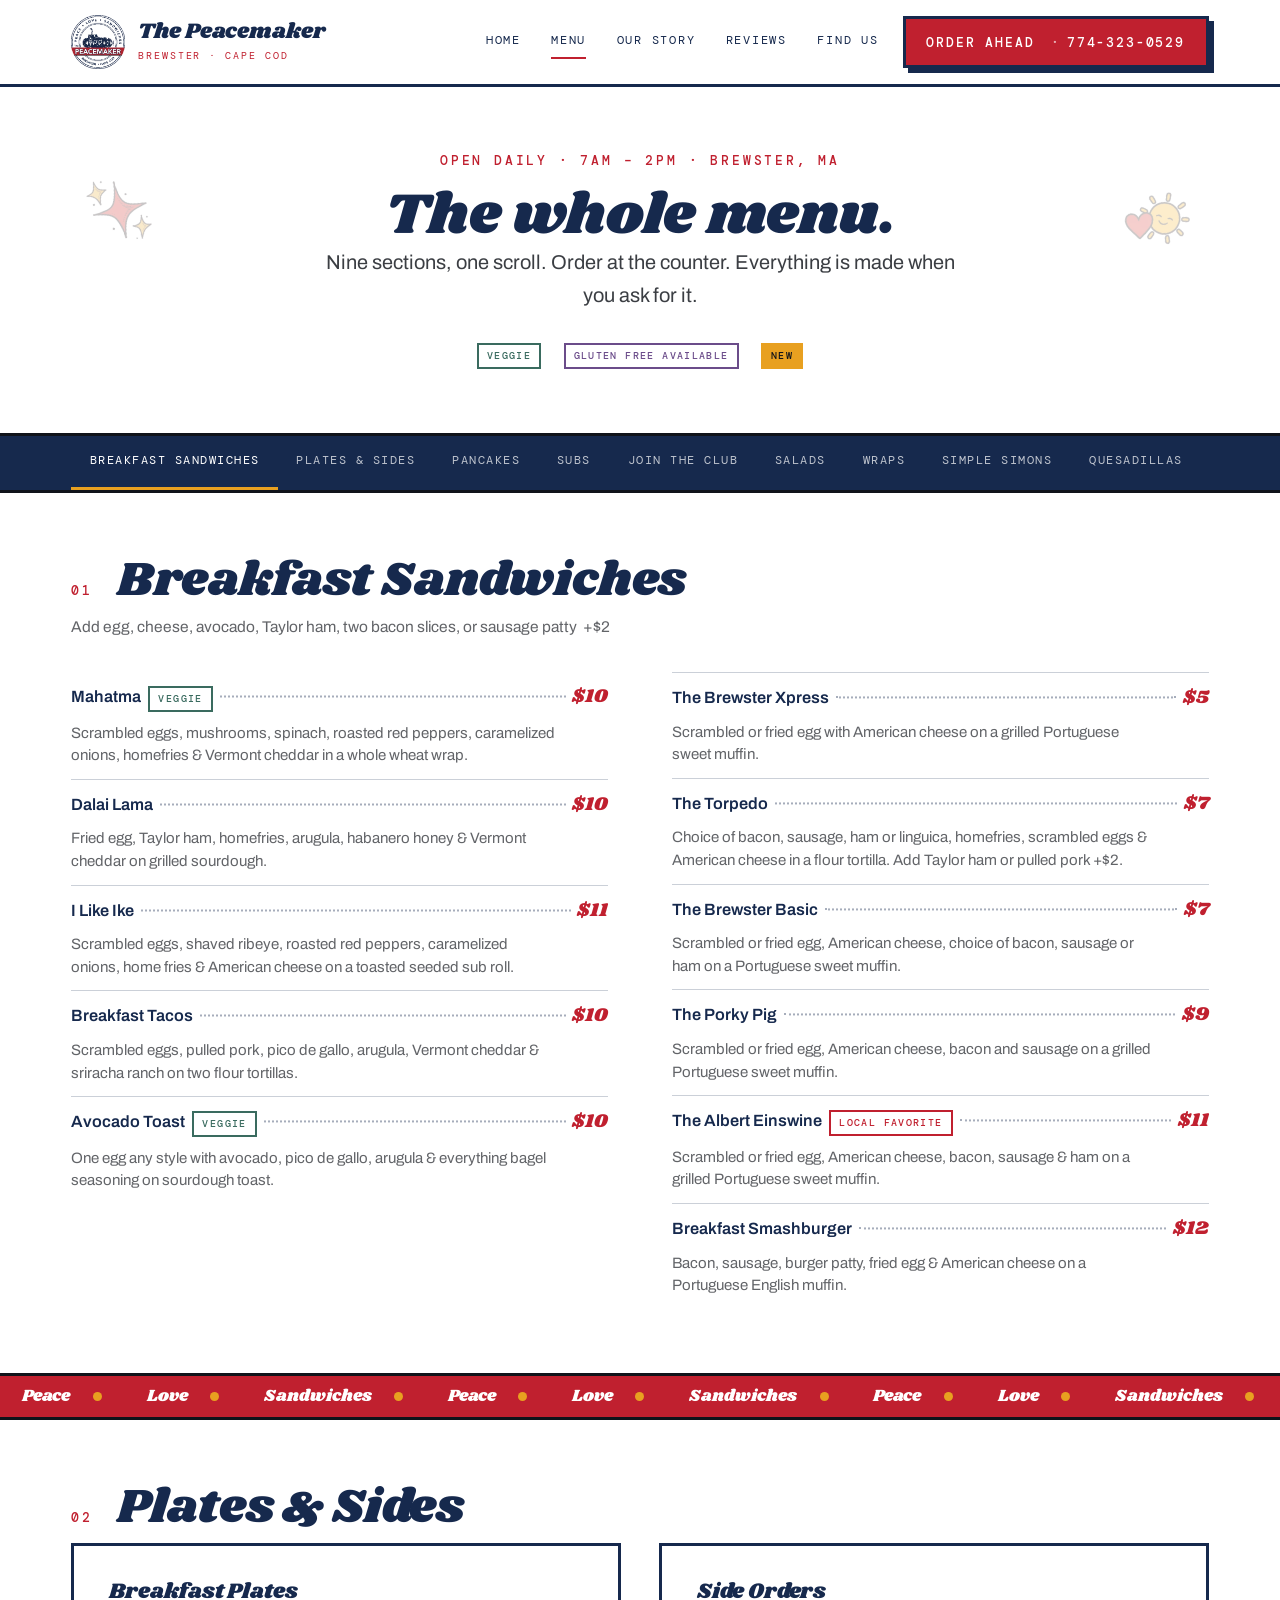
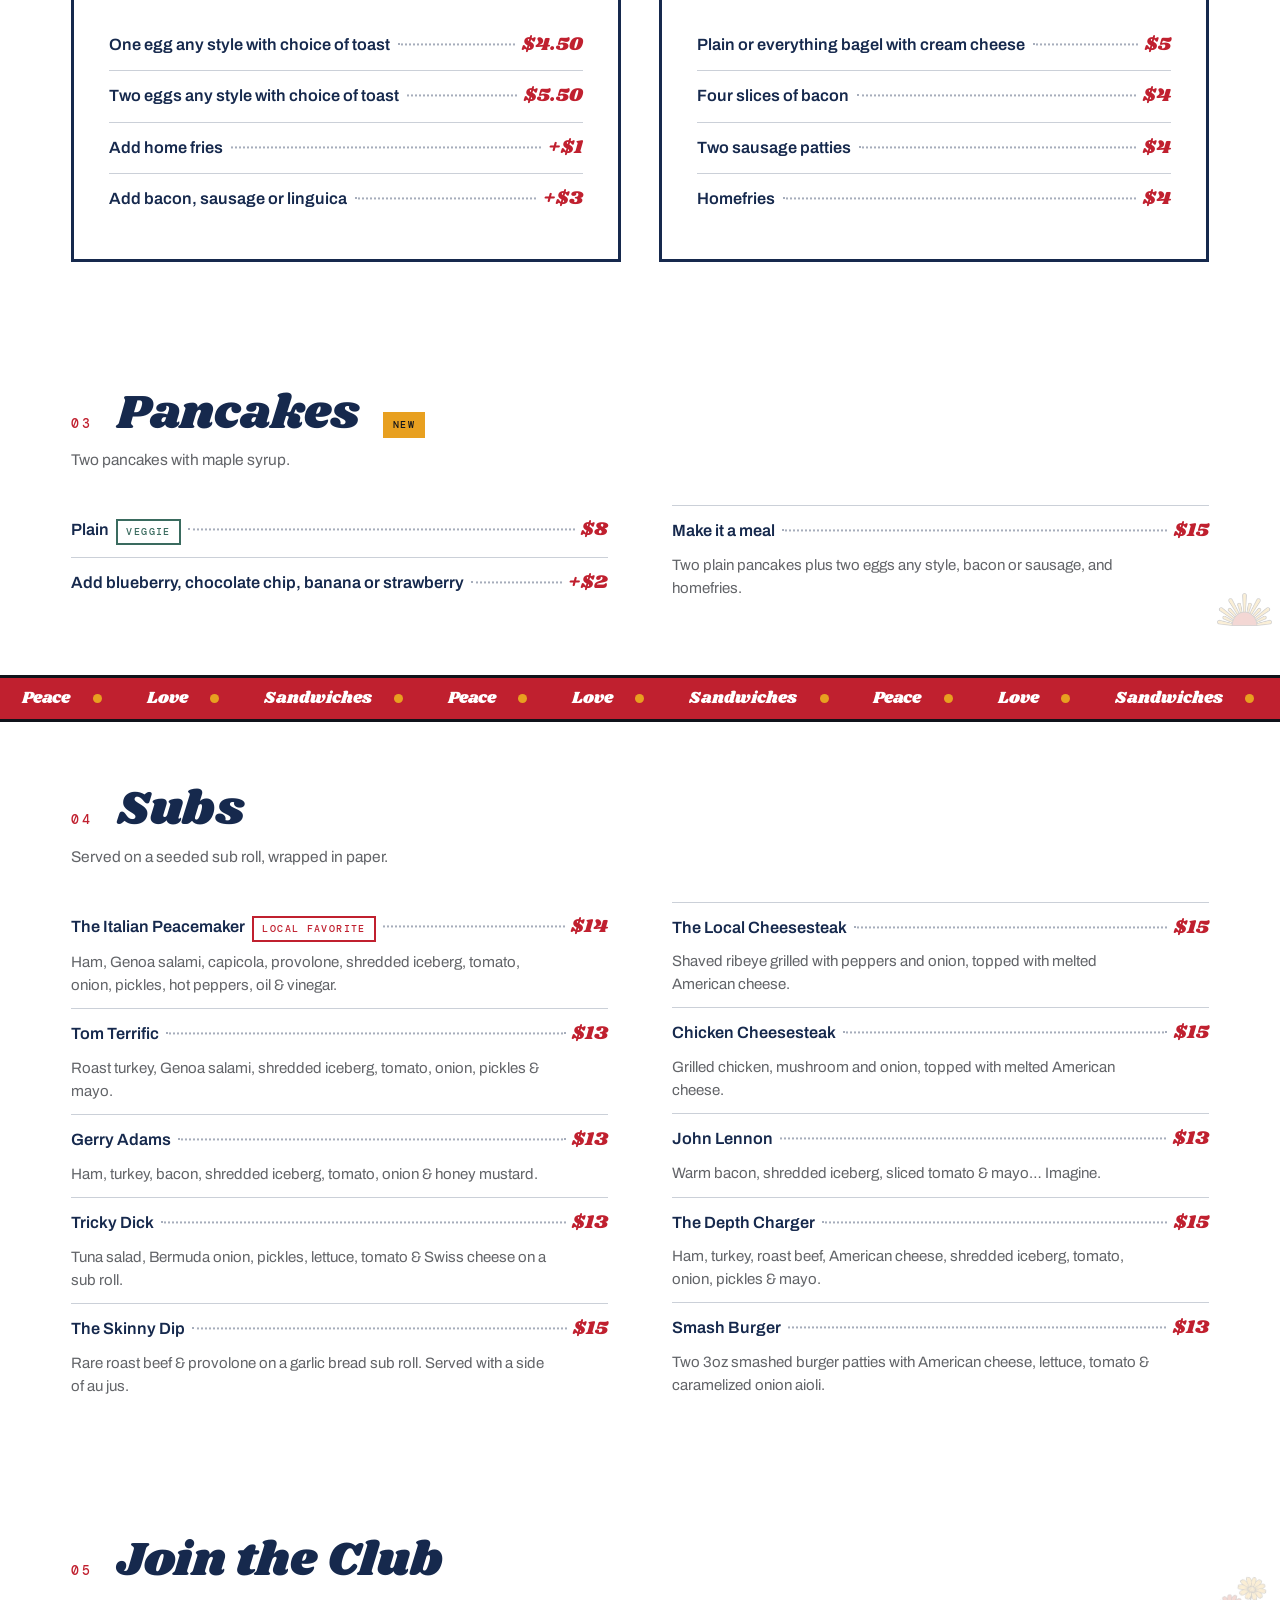
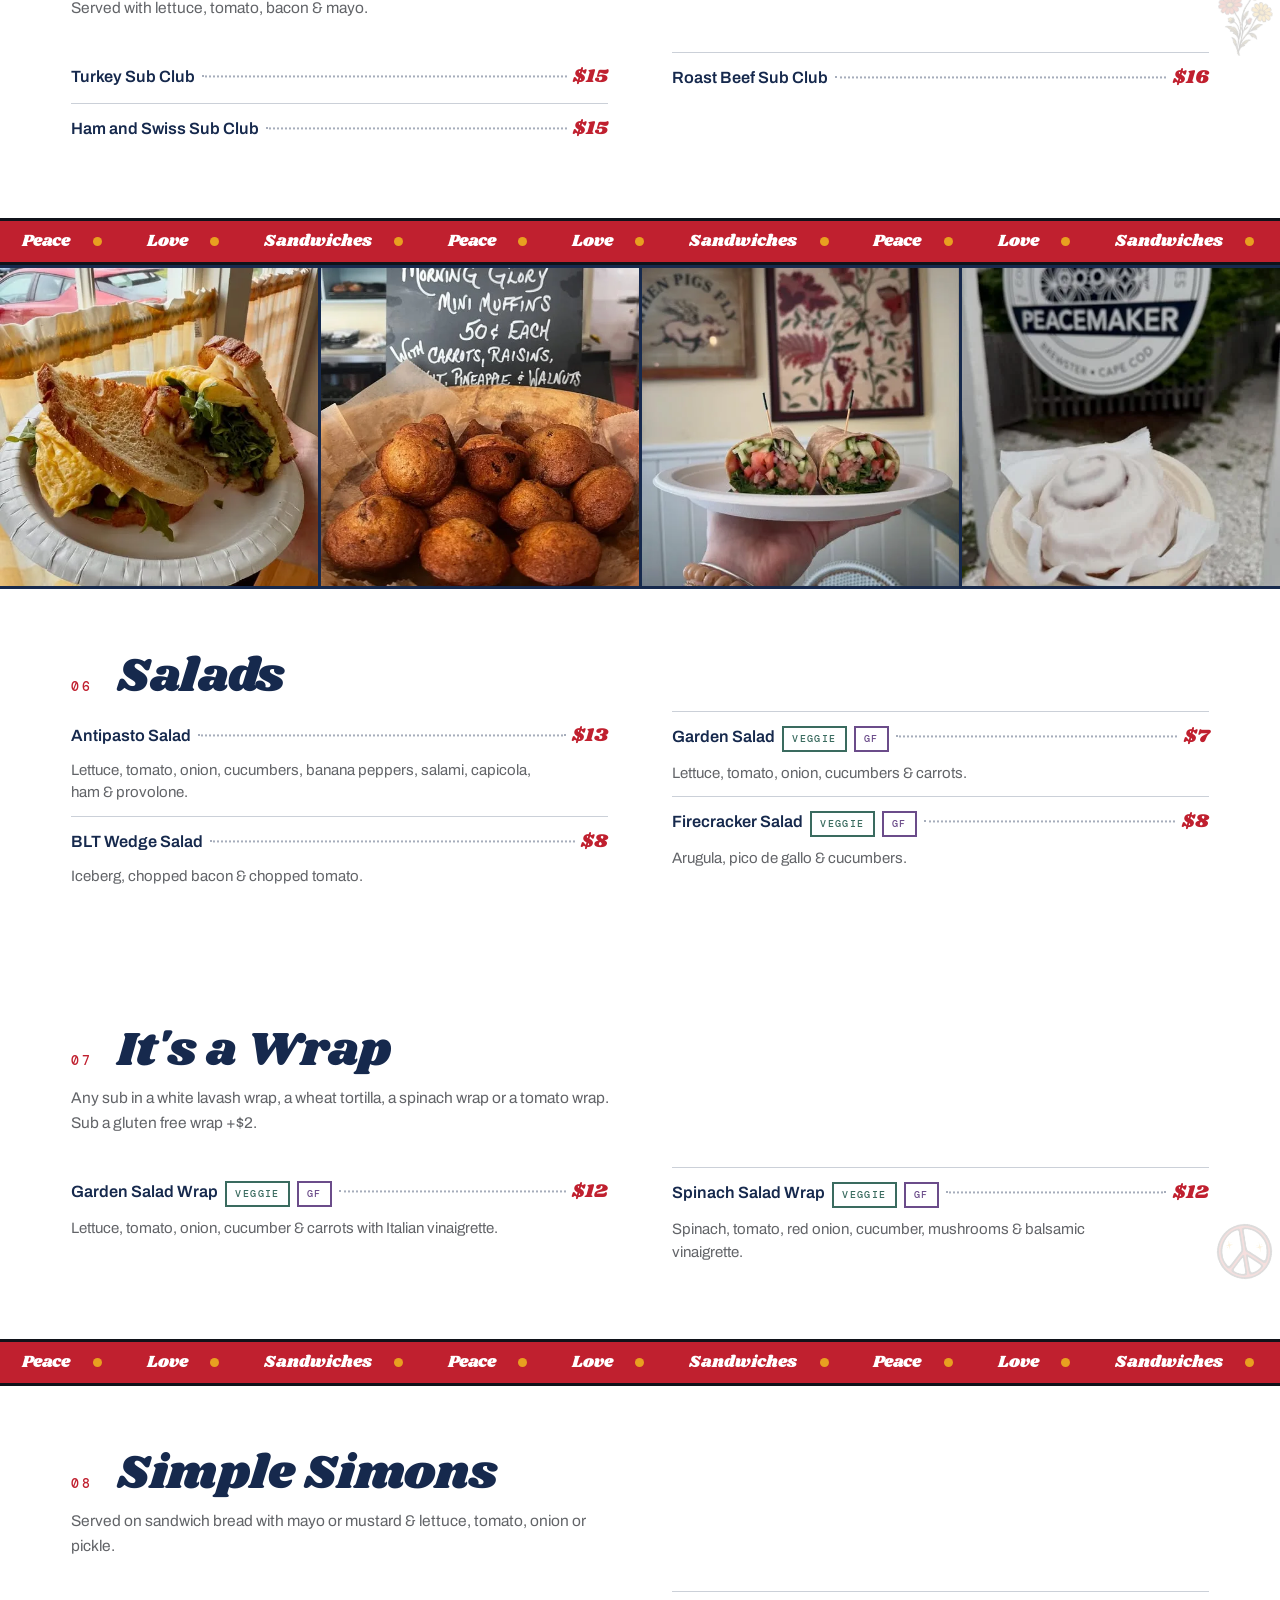
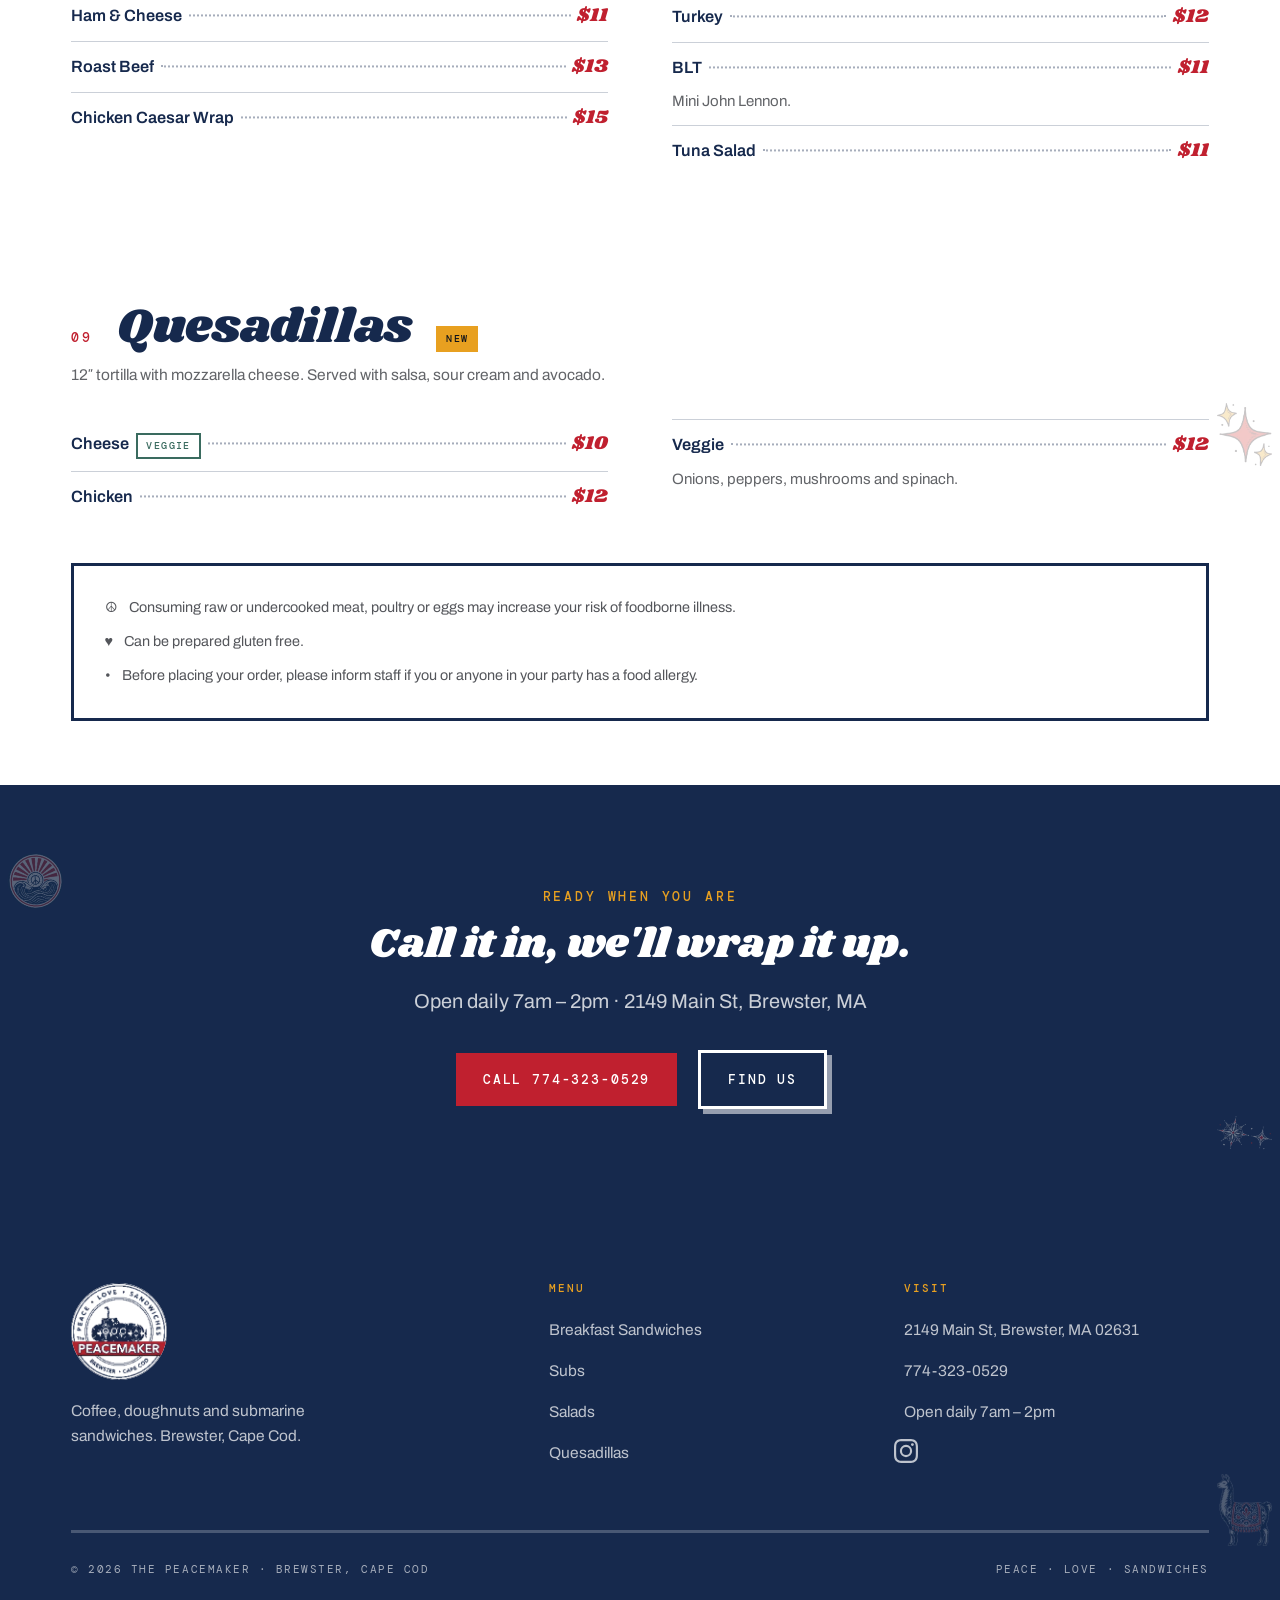
==== menu/index.html @ bcae7b51 "SEO: fix canonical host, orphaned menu schema, titles and H1 Pre-launch SEO pass. Adds the Cloudflar" ====
<!DOCTYPE html>
<html lang="en">
<head>
<meta charset="utf-8">
<meta name="viewport" content="width=device-width, initial-scale=1">
<title>Menu: Breakfast Sandwiches &amp; Subs | The Peacemaker, Brewster</title>
<meta name="description" content="The full Peacemaker menu: breakfast sandwiches, subs, clubs, salads, wraps, quesadillas and pancakes. 2149 Main St, Brewster, MA. Open daily 7am–2pm.">
<link rel="canonical" href="https://www.peacemakerbrewster.com/menu/">
<meta name="theme-color" content="#16294D">
<link rel="icon" href="../favicon.ico" sizes="any">
<link rel="icon" type="image/png" href="../assets/img/logo-mark.png">
<link rel="apple-touch-icon" href="../apple-touch-icon.png">
<meta property="og:site_name" content="The Peacemaker">
<meta property="og:type" content="website">
<meta property="og:locale" content="en_US">
<meta property="og:title" content="Menu | The Peacemaker | Brewster, Cape Cod">
<meta property="og:description" content="The full Peacemaker menu: breakfast sandwiches, plates and sides, pancakes, subs, clubs, salads, wraps, simple simons and quesadillas. 2149 Main St, Brewster, MA.">
<meta property="og:url" content="https://www.peacemakerbrewster.com/menu/">
<meta property="og:image" content="https://www.peacemakerbrewster.com/assets/img/og-image.jpg">
<meta property="og:image:type" content="image/jpeg">
<meta property="og:image:width" content="1200">
<meta property="og:image:height" content="630">
<meta property="og:image:alt" content="The Peacemaker logo: peace, love, sandwiches. Brewster, Cape Cod.">
<meta name="twitter:card" content="summary_large_image">
<meta name="twitter:title" content="Menu | The Peacemaker | Brewster, Cape Cod">
<meta name="twitter:description" content="The full Peacemaker menu: breakfast sandwiches, plates and sides, pancakes, subs, clubs, salads, wraps, simple simons and quesadillas. 2149 Main St, Brewster, MA.">
<meta name="twitter:image" content="https://www.peacemakerbrewster.com/assets/img/og-image.jpg">
<meta name="twitter:image:alt" content="The Peacemaker logo: peace, love, sandwiches. Brewster, Cape Cod.">
<link rel="preconnect" href="https://fonts.googleapis.com">
<link rel="preconnect" href="https://fonts.gstatic.com" crossorigin>
<link href="https://fonts.googleapis.com/css2?family=Archivo:wght@400;600&family=DM+Mono:wght@400;500&family=Shrikhand&display=swap" rel="stylesheet">
<link rel="stylesheet" href="../assets/css/style.css">
<!-- The business node below is repeated from the homepage on purpose. Google
     evaluates each URL's structured data on its own, so an @id pointing at a
     node defined on another page is a dangling reference. Its hasMenu also
     attaches this page's Menu to the establishment that serves it, which is
     what Google's menu markup expects. Keep the two copies in step. -->
<script type="application/ld+json">
{
  "@context": "https://schema.org",
  "@graph": [
    {
      "@type": "Menu",
      "@id": "https://www.peacemakerbrewster.com/menu/#menu",
      "name": "The Peacemaker menu",
      "url": "https://www.peacemakerbrewster.com/menu/",
      "inLanguage": "en-US",
      "hasMenuSection": [
        {
          "@type": "MenuSection",
          "name": "Breakfast Sandwiches",
          "description": "Add egg, cheese, avocado, Taylor ham, two bacon slices, or sausage patty +$2",
          "hasMenuItem": [
            {
              "@type": "MenuItem",
              "name": "Mahatma",
              "description": "Scrambled eggs, mushrooms, spinach, roasted red peppers, caramelized onions, homefries & Vermont cheddar in a whole wheat wrap.",
              "offers": {
                "@type": "Offer",
                "price": "10",
                "priceCurrency": "USD"
              }
            },
            {
              "@type": "MenuItem",
              "name": "Dalai Lama",
              "description": "Fried egg, Taylor ham, homefries, arugula, habanero honey & Vermont cheddar on grilled sourdough.",
              "offers": {
                "@type": "Offer",
                "price": "10",
                "priceCurrency": "USD"
              }
            },
            {
              "@type": "MenuItem",
              "name": "I Like Ike",
              "description": "Scrambled eggs, shaved ribeye, roasted red peppers, caramelized onions, home fries & American cheese on a toasted seeded sub roll.",
              "offers": {
                "@type": "Offer",
                "price": "11",
                "priceCurrency": "USD"
              }
            },
            {
              "@type": "MenuItem",
              "name": "Breakfast Tacos",
              "description": "Scrambled eggs, pulled pork, pico de gallo, arugula, Vermont cheddar & sriracha ranch on two flour tortillas.",
              "offers": {
                "@type": "Offer",
                "price": "10",
                "priceCurrency": "USD"
              }
            },
            {
              "@type": "MenuItem",
              "name": "Avocado Toast",
              "description": "One egg any style with avocado, pico de gallo, arugula & everything bagel seasoning on sourdough toast.",
              "offers": {
                "@type": "Offer",
                "price": "10",
                "priceCurrency": "USD"
              }
            },
            {
              "@type": "MenuItem",
              "name": "The Brewster Xpress",
              "description": "Scrambled or fried egg with American cheese on a grilled Portuguese sweet muffin.",
              "offers": {
                "@type": "Offer",
                "price": "5",
                "priceCurrency": "USD"
              }
            },
            {
              "@type": "MenuItem",
              "name": "The Torpedo",
              "description": "Choice of bacon, sausage, ham or linguica, homefries, scrambled eggs & American cheese in a flour tortilla. Add Taylor ham or pulled pork +$2.",
              "offers": {
                "@type": "Offer",
                "price": "7",
                "priceCurrency": "USD"
              }
            },
            {
              "@type": "MenuItem",
              "name": "The Brewster Basic",
              "description": "Scrambled or fried egg, American cheese, choice of bacon, sausage or ham on a Portuguese sweet muffin.",
              "offers": {
                "@type": "Offer",
                "price": "7",
                "priceCurrency": "USD"
              }
            },
            {
              "@type": "MenuItem",
              "name": "The Porky Pig",
              "description": "Scrambled or fried egg, American cheese, bacon and sausage on a grilled Portuguese sweet muffin.",
              "offers": {
                "@type": "Offer",
                "price": "9",
                "priceCurrency": "USD"
              }
            },
            {
              "@type": "MenuItem",
              "name": "The Albert Einswine",
              "description": "Scrambled or fried egg, American cheese, bacon, sausage & ham on a grilled Portuguese sweet muffin.",
              "offers": {
                "@type": "Offer",
                "price": "11",
                "priceCurrency": "USD"
              }
            },
            {
              "@type": "MenuItem",
              "name": "Breakfast Smashburger",
              "description": "Bacon, sausage, burger patty, fried egg & American cheese on a Portuguese English muffin.",
              "offers": {
                "@type": "Offer",
                "price": "12",
                "priceCurrency": "USD"
              }
            }
          ]
        },
        {
          "@type": "MenuSection",
          "name": "Plates & Sides",
          "hasMenuItem": [
            {
              "@type": "MenuItem",
              "name": "One egg any style with choice of toast",
              "offers": {
                "@type": "Offer",
                "price": "4.50",
                "priceCurrency": "USD"
              }
            },
            {
              "@type": "MenuItem",
              "name": "Two eggs any style with choice of toast",
              "offers": {
                "@type": "Offer",
                "price": "5.50",
                "priceCurrency": "USD"
              }
            },
            {
              "@type": "MenuItem",
              "name": "Add home fries",
              "offers": {
                "@type": "Offer",
                "price": "1",
                "priceCurrency": "USD"
              }
            },
            {
              "@type": "MenuItem",
              "name": "Add bacon, sausage or linguica",
              "offers": {
                "@type": "Offer",
                "price": "3",
                "priceCurrency": "USD"
              }
            },
            {
              "@type": "MenuItem",
              "name": "Plain or everything bagel with cream cheese",
              "offers": {
                "@type": "Offer",
                "price": "5",
                "priceCurrency": "USD"
              }
            },
            {
              "@type": "MenuItem",
              "name": "Four slices of bacon",
              "offers": {
                "@type": "Offer",
                "price": "4",
                "priceCurrency": "USD"
              }
            },
            {
              "@type": "MenuItem",
              "name": "Two sausage patties",
              "offers": {
                "@type": "Offer",
                "price": "4",
                "priceCurrency": "USD"
              }
            },
            {
              "@type": "MenuItem",
              "name": "Homefries",
              "offers": {
                "@type": "Offer",
                "price": "4",
                "priceCurrency": "USD"
              }
            }
          ]
        },
        {
          "@type": "MenuSection",
          "name": "Pancakes",
          "description": "Two pancakes with maple syrup.",
          "hasMenuItem": [
            {
              "@type": "MenuItem",
              "name": "Plain",
              "offers": {
                "@type": "Offer",
                "price": "8",
                "priceCurrency": "USD"
              }
            },
            {
              "@type": "MenuItem",
              "name": "Add blueberry, chocolate chip, banana or strawberry",
              "offers": {
                "@type": "Offer",
                "price": "2",
                "priceCurrency": "USD"
              }
            },
            {
              "@type": "MenuItem",
              "name": "Make it a meal",
              "description": "Two plain pancakes plus two eggs any style, bacon or sausage, and homefries.",
              "offers": {
                "@type": "Offer",
                "price": "15",
                "priceCurrency": "USD"
              }
            }
          ]
        },
        {
          "@type": "MenuSection",
          "name": "Subs",
          "description": "Served on a seeded sub roll, wrapped in paper.",
          "hasMenuItem": [
            {
              "@type": "MenuItem",
              "name": "The Italian Peacemaker",
              "description": "Ham, Genoa salami, capicola, provolone, shredded iceberg, tomato, onion, pickles, hot peppers, oil & vinegar.",
              "offers": {
                "@type": "Offer",
                "price": "14",
                "priceCurrency": "USD"
              }
            },
            {
              "@type": "MenuItem",
              "name": "Tom Terrific",
              "description": "Roast turkey, Genoa salami, shredded iceberg, tomato, onion, pickles & mayo.",
              "offers": {
                "@type": "Offer",
                "price": "13",
                "priceCurrency": "USD"
              }
            },
            {
              "@type": "MenuItem",
              "name": "Gerry Adams",
              "description": "Ham, turkey, bacon, shredded iceberg, tomato, onion & honey mustard.",
              "offers": {
                "@type": "Offer",
                "price": "13",
                "priceCurrency": "USD"
              }
            },
            {
              "@type": "MenuItem",
              "name": "Tricky Dick",
              "description": "Tuna salad, Bermuda onion, pickles, lettuce, tomato & Swiss cheese on a sub roll.",
              "offers": {
                "@type": "Offer",
                "price": "13",
                "priceCurrency": "USD"
              }
            },
            {
              "@type": "MenuItem",
              "name": "The Skinny Dip",
              "description": "Rare roast beef & provolone on a garlic bread sub roll. Served with a side of au jus.",
              "offers": {
                "@type": "Offer",
                "price": "15",
                "priceCurrency": "USD"
              }
            },
            {
              "@type": "MenuItem",
              "name": "The Local Cheesesteak",
              "description": "Shaved ribeye grilled with peppers and onion, topped with melted American cheese.",
              "offers": {
                "@type": "Offer",
                "price": "15",
                "priceCurrency": "USD"
              }
            },
            {
              "@type": "MenuItem",
              "name": "Chicken Cheesesteak",
              "description": "Grilled chicken, mushroom and onion, topped with melted American cheese.",
              "offers": {
                "@type": "Offer",
                "price": "15",
                "priceCurrency": "USD"
              }
            },
            {
              "@type": "MenuItem",
              "name": "John Lennon",
              "description": "Warm bacon, shredded iceberg, sliced tomato & mayo… Imagine.",
              "offers": {
                "@type": "Offer",
                "price": "13",
                "priceCurrency": "USD"
              }
            },
            {
              "@type": "MenuItem",
              "name": "The Depth Charger",
              "description": "Ham, turkey, roast beef, American cheese, shredded iceberg, tomato, onion, pickles & mayo.",
              "offers": {
                "@type": "Offer",
                "price": "15",
                "priceCurrency": "USD"
              }
            },
            {
              "@type": "MenuItem",
              "name": "Smash Burger",
              "description": "Two 3oz smashed burger patties with American cheese, lettuce, tomato & caramelized onion aioli.",
              "offers": {
                "@type": "Offer",
                "price": "13",
                "priceCurrency": "USD"
              }
            }
          ]
        },
        {
          "@type": "MenuSection",
          "name": "Join the Club",
          "description": "Served with lettuce, tomato, bacon & mayo.",
          "hasMenuItem": [
            {
              "@type": "MenuItem",
              "name": "Turkey Sub Club",
              "offers": {
                "@type": "Offer",
                "price": "15",
                "priceCurrency": "USD"
              }
            },
            {
              "@type": "MenuItem",
              "name": "Ham and Swiss Sub Club",
              "offers": {
                "@type": "Offer",
                "price": "15",
                "priceCurrency": "USD"
              }
            },
            {
              "@type": "MenuItem",
              "name": "Roast Beef Sub Club",
              "offers": {
                "@type": "Offer",
                "price": "16",
                "priceCurrency": "USD"
              }
            }
          ]
        },
        {
          "@type": "MenuSection",
          "name": "Salads",
          "hasMenuItem": [
            {
              "@type": "MenuItem",
              "name": "Antipasto Salad",
              "description": "Lettuce, tomato, onion, cucumbers, banana peppers, salami, capicola, ham & provolone.",
              "offers": {
                "@type": "Offer",
                "price": "13",
                "priceCurrency": "USD"
              }
            },
            {
              "@type": "MenuItem",
              "name": "BLT Wedge Salad",
              "description": "Iceberg, chopped bacon & chopped tomato.",
              "offers": {
                "@type": "Offer",
                "price": "8",
                "priceCurrency": "USD"
              }
            },
            {
              "@type": "MenuItem",
              "name": "Garden Salad",
              "description": "Lettuce, tomato, onion, cucumbers & carrots.",
              "offers": {
                "@type": "Offer",
                "price": "7",
                "priceCurrency": "USD"
              }
            },
            {
              "@type": "MenuItem",
              "name": "Firecracker Salad",
              "description": "Arugula, pico de gallo & cucumbers.",
              "offers": {
                "@type": "Offer",
                "price": "8",
                "priceCurrency": "USD"
              }
            }
          ]
        },
        {
          "@type": "MenuSection",
          "name": "It's a Wrap",
          "description": "Any sub in a white lavash wrap, a wheat tortilla, a spinach wrap or a tomato wrap. Sub a gluten free wrap +$2.",
          "hasMenuItem": [
            {
              "@type": "MenuItem",
              "name": "Garden Salad Wrap",
              "description": "Lettuce, tomato, onion, cucumber & carrots with Italian vinaigrette.",
              "offers": {
                "@type": "Offer",
                "price": "12",
                "priceCurrency": "USD"
              }
            },
            {
              "@type": "MenuItem",
              "name": "Spinach Salad Wrap",
              "description": "Spinach, tomato, red onion, cucumber, mushrooms & balsamic vinaigrette.",
              "offers": {
                "@type": "Offer",
                "price": "12",
                "priceCurrency": "USD"
              }
            }
          ]
        },
        {
          "@type": "MenuSection",
          "name": "Simple Simons",
          "description": "Served on sandwich bread with mayo or mustard & lettuce, tomato, onion or pickle.",
          "hasMenuItem": [
            {
              "@type": "MenuItem",
              "name": "Ham & Cheese",
              "offers": {
                "@type": "Offer",
                "price": "11",
                "priceCurrency": "USD"
              }
            },
            {
              "@type": "MenuItem",
              "name": "Roast Beef",
              "offers": {
                "@type": "Offer",
                "price": "13",
                "priceCurrency": "USD"
              }
            },
            {
              "@type": "MenuItem",
              "name": "Chicken Caesar Wrap",
              "offers": {
                "@type": "Offer",
                "price": "15",
                "priceCurrency": "USD"
              }
            },
            {
              "@type": "MenuItem",
              "name": "Turkey",
              "offers": {
                "@type": "Offer",
                "price": "12",
                "priceCurrency": "USD"
              }
            },
            {
              "@type": "MenuItem",
              "name": "BLT",
              "description": "Mini John Lennon.",
              "offers": {
                "@type": "Offer",
                "price": "11",
                "priceCurrency": "USD"
              }
            },
            {
              "@type": "MenuItem",
              "name": "Tuna Salad",
              "offers": {
                "@type": "Offer",
                "price": "11",
                "priceCurrency": "USD"
              }
            }
          ]
        },
        {
          "@type": "MenuSection",
          "name": "Quesadillas",
          "description": "12″ tortilla with mozzarella cheese. Served with salsa, sour cream and avocado.",
          "hasMenuItem": [
            {
              "@type": "MenuItem",
              "name": "Cheese",
              "offers": {
                "@type": "Offer",
                "price": "10",
                "priceCurrency": "USD"
              }
            },
            {
              "@type": "MenuItem",
              "name": "Chicken",
              "offers": {
                "@type": "Offer",
                "price": "12",
                "priceCurrency": "USD"
              }
            },
            {
              "@type": "MenuItem",
              "name": "Veggie",
              "description": "Onions, peppers, mushrooms and spinach.",
              "offers": {
                "@type": "Offer",
                "price": "12",
                "priceCurrency": "USD"
              }
            }
          ]
        }
      ]
    },
    {
      "@type": "CafeOrCoffeeShop",
      "@id": "https://www.peacemakerbrewster.com/#business",
      "name": "The Peacemaker",
      "url": "https://www.peacemakerbrewster.com/",
      "telephone": "+1-774-323-0529",
      "priceRange": "$",
      "servesCuisine": [
        "Sandwiches",
        "Breakfast",
        "Coffee"
      ],
      "image": [
        "https://www.peacemakerbrewster.com/assets/img/storefront.webp"
      ],
      "hasMenu": {
        "@id": "https://www.peacemakerbrewster.com/menu/#menu"
      },
      "address": {
        "@type": "PostalAddress",
        "streetAddress": "2149 Main St",
        "addressLocality": "Brewster",
        "addressRegion": "MA",
        "postalCode": "02631",
        "addressCountry": "US"
      },
      "geo": {
        "@type": "GeoCoordinates",
        "latitude": 41.7640792,
        "longitude": -70.0759229
      },
      "openingHoursSpecification": [
        {
          "@type": "OpeningHoursSpecification",
          "dayOfWeek": [
            "Monday",
            "Tuesday",
            "Wednesday",
            "Thursday",
            "Friday",
            "Saturday",
            "Sunday"
          ],
          "opens": "07:00",
          "closes": "14:00"
        }
      ],
      "sameAs": [
        "https://www.instagram.com/peacemakerbrewster/",
        "https://www.google.com/maps?cid=10643129443793307910"
      ]
    },
    {
      "@type": "WebPage",
      "@id": "https://www.peacemakerbrewster.com/menu/#webpage",
      "url": "https://www.peacemakerbrewster.com/menu/",
      "name": "Menu | The Peacemaker | Brewster, Cape Cod",
      "description": "The full Peacemaker menu: breakfast sandwiches, plates and sides, pancakes, subs, clubs, salads, wraps, simple simons and quesadillas. 2149 Main St, Brewster, MA.",
      "isPartOf": {
        "@id": "https://www.peacemakerbrewster.com/#website"
      },
      "about": {
        "@id": "https://www.peacemakerbrewster.com/#business"
      },
      "inLanguage": "en-US",
      "mainEntity": {
        "@id": "https://www.peacemakerbrewster.com/menu/#menu"
      },
      "breadcrumb": {
        "@id": "https://www.peacemakerbrewster.com/menu/#breadcrumb"
      }
    },
    {
      "@type": "BreadcrumbList",
      "@id": "https://www.peacemakerbrewster.com/menu/#breadcrumb",
      "itemListElement": [
        {
          "@type": "ListItem",
          "position": 1,
          "name": "Home",
          "item": "https://www.peacemakerbrewster.com/"
        },
        {
          "@type": "ListItem",
          "position": 2,
          "name": "Menu"
        }
      ]
    }
  ]
}
</script>
</head>
<body>

<a class="skip" href="#main">Skip to content</a>

<header class="site-header">
  <div class="wrap header-bar">
    <a class="brand" href="../">
      <img src="../assets/img/logo-mark-sm.webp" alt="" width="199" height="200">
      <span>
        <span class="brand-name">The Peacemaker</span>
        <span class="brand-sub">Brewster · Cape Cod</span>
      </span>
    </a>

    <nav class="nav" id="nav" aria-label="Main">
      <a href="../">Home</a>
      <a href="./" aria-current="page">Menu</a>
      <a href="../#story">Our Story</a>
      <a href="../#reviews">Reviews</a>
      <a href="../#find">Find Us</a>
      <a class="btn btn--primary" href="tel:+17743230529">Order Ahead<span class="cta-num">774-323-0529</span></a>
    </nav>

    <a class="btn btn--primary header-cta" href="tel:+17743230529">Order Ahead<span class="cta-num">774-323-0529</span></a>

    <button class="nav-toggle" id="navToggle" aria-expanded="false" aria-controls="nav" aria-label="Menu">
      <span></span>
    </button>
  </div>
</header>

<main id="main">

  <section class="menu-hero deco-host">
    <span class="deco deco--mh-l" aria-hidden="true"></span>
    <span class="deco deco--mh-r" aria-hidden="true"></span>

    <div class="wrap">
      <p class="eyebrow">Open daily · 7am – 2pm · Brewster, MA</p>
      <h1 class="display-l">The whole menu.</h1>
      <p class="lede">Nine sections, one scroll. Order at the counter. Everything is made when you ask for it.</p>

      <div class="menu-legend">
        <span class="tag tag--veg">Veggie</span>
        <span class="tag tag--gf">Gluten free available</span>
        <span class="tag tag--new">New</span>
      </div>
    </div>
  </section>

  <nav class="catnav" id="catnav" aria-label="Menu sections">
    <div class="wrap catnav-scroll">
      <a href="#breakfast">Breakfast Sandwiches</a>
      <a href="#plates">Plates &amp; Sides</a>
      <a href="#pancakes">Pancakes</a>
      <a href="#subs">Subs</a>
      <a href="#club">Join the Club</a>
      <a href="#salads">Salads</a>
      <a href="#wraps">Wraps</a>
      <a href="#simons">Simple Simons</a>
      <a href="#quesadillas">Quesadillas</a>
    </div>
  </nav>

  <!-- Breakfast Sandwiches -->
  <section class="menu-section" id="breakfast">
    <div class="wrap">
      <div class="menu-section-head">
        <p class="eyebrow" style="margin:0">01</p>
        <h2>Breakfast Sandwiches</h2>
      </div>
      <p class="menu-section-note">Add egg, cheese, avocado, Taylor ham, two bacon slices, or sausage patty &nbsp;+$2</p>

      <div class="menu-cols">
        <div class="menu-row">
          <span class="menu-row-name">Mahatma <span class="tag tag--veg">Veggie</span></span>
          <span class="menu-row-price">$10</span>
          <span class="menu-row-desc">Scrambled eggs, mushrooms, spinach, roasted red peppers, caramelized onions, homefries &amp; Vermont cheddar in a whole wheat wrap.</span>
        </div>
        <div class="menu-row">
          <span class="menu-row-name">Dalai Lama</span>
          <span class="menu-row-price">$10</span>
          <span class="menu-row-desc">Fried egg, Taylor ham, homefries, arugula, habanero honey &amp; Vermont cheddar on grilled sourdough.</span>
        </div>
        <div class="menu-row">
          <span class="menu-row-name">I Like Ike</span>
          <span class="menu-row-price">$11</span>
          <span class="menu-row-desc">Scrambled eggs, shaved ribeye, roasted red peppers, caramelized onions, home fries &amp; American cheese on a toasted seeded sub roll.</span>
        </div>
        <div class="menu-row">
          <span class="menu-row-name">Breakfast Tacos</span>
          <span class="menu-row-price">$10</span>
          <span class="menu-row-desc">Scrambled eggs, pulled pork, pico de gallo, arugula, Vermont cheddar &amp; sriracha ranch on two flour tortillas.</span>
        </div>
        <div class="menu-row">
          <span class="menu-row-name">Avocado Toast <span class="tag tag--veg">Veggie</span></span>
          <span class="menu-row-price">$10</span>
          <span class="menu-row-desc">One egg any style with avocado, pico de gallo, arugula &amp; everything bagel seasoning on sourdough toast.</span>
        </div>
        <div class="menu-row">
          <span class="menu-row-name">The Brewster Xpress</span>
          <span class="menu-row-price">$5</span>
          <span class="menu-row-desc">Scrambled or fried egg with American cheese on a grilled Portuguese sweet muffin.</span>
        </div>
        <div class="menu-row">
          <span class="menu-row-name">The Torpedo</span>
          <span class="menu-row-price">$7</span>
          <span class="menu-row-desc">Choice of bacon, sausage, ham or linguica, homefries, scrambled eggs &amp; American cheese in a flour tortilla. Add Taylor ham or pulled pork +$2.</span>
        </div>
        <div class="menu-row">
          <span class="menu-row-name">The Brewster Basic</span>
          <span class="menu-row-price">$7</span>
          <span class="menu-row-desc">Scrambled or fried egg, American cheese, choice of bacon, sausage or ham on a Portuguese sweet muffin.</span>
        </div>
        <div class="menu-row">
          <span class="menu-row-name">The Porky Pig</span>
          <span class="menu-row-price">$9</span>
          <span class="menu-row-desc">Scrambled or fried egg, American cheese, bacon and sausage on a grilled Portuguese sweet muffin.</span>
        </div>
        <div class="menu-row">
          <span class="menu-row-name">The Albert Einswine <span class="tag tag--fav">Local favorite</span></span>
          <span class="menu-row-price">$11</span>
          <span class="menu-row-desc">Scrambled or fried egg, American cheese, bacon, sausage &amp; ham on a grilled Portuguese sweet muffin.</span>
        </div>
        <div class="menu-row">
          <span class="menu-row-name">Breakfast Smashburger</span>
          <span class="menu-row-price">$12</span>
          <span class="menu-row-desc">Bacon, sausage, burger patty, fried egg &amp; American cheese on a Portuguese English muffin.</span>
        </div>
      </div>
    </div>
  </section>

  <div class="ribbon ribbon--thin" aria-hidden="true">
    <div class="ribbon-track">
      <span>Peace</span><span>Love</span><span>Sandwiches</span><span>Peace</span><span>Love</span><span>Sandwiches</span>
      <span>Peace</span><span>Love</span><span>Sandwiches</span><span>Peace</span><span>Love</span><span>Sandwiches</span>
      <span>Peace</span><span>Love</span><span>Sandwiches</span><span>Peace</span><span>Love</span><span>Sandwiches</span>
      <span>Peace</span><span>Love</span><span>Sandwiches</span><span>Peace</span><span>Love</span><span>Sandwiches</span>
    </div>
  </div>

  <!-- Plates & Sides -->
  <section class="menu-section" id="plates">
    <div class="wrap">
      <div class="menu-section-head">
        <p class="eyebrow" style="margin:0">02</p>
        <h2>Plates &amp; Sides</h2>
      </div>

      <div class="grid-2">
        <div class="info-block">
          <h3>Breakfast Plates</h3>
          <div class="menu-row">
            <span class="menu-row-name">One egg any style with choice of toast</span>
            <span class="menu-row-price">$4.50</span>
          </div>
          <div class="menu-row">
            <span class="menu-row-name">Two eggs any style with choice of toast</span>
            <span class="menu-row-price">$5.50</span>
          </div>
          <div class="menu-row">
            <span class="menu-row-name">Add home fries</span>
            <span class="menu-row-price">+$1</span>
          </div>
          <div class="menu-row">
            <span class="menu-row-name">Add bacon, sausage or linguica</span>
            <span class="menu-row-price">+$3</span>
          </div>
        </div>

        <div class="info-block">
          <h3>Side Orders</h3>
          <div class="menu-row">
            <span class="menu-row-name">Plain or everything bagel with cream cheese</span>
            <span class="menu-row-price">$5</span>
          </div>
          <div class="menu-row">
            <span class="menu-row-name">Four slices of bacon</span>
            <span class="menu-row-price">$4</span>
          </div>
          <div class="menu-row">
            <span class="menu-row-name">Two sausage patties</span>
            <span class="menu-row-price">$4</span>
          </div>
          <div class="menu-row">
            <span class="menu-row-name">Homefries</span>
            <span class="menu-row-price">$4</span>
          </div>
        </div>
      </div>
    </div>
  </section>

  <!-- Pancakes -->
  <section class="menu-section deco-host" id="pancakes">
    <span class="deco deco--edge deco--m-pancakes" aria-hidden="true"></span>

    <div class="wrap">
      <div class="menu-section-head">
        <p class="eyebrow" style="margin:0">03</p>
        <h2>Pancakes</h2>
        <span class="tag tag--new">New</span>
      </div>
      <p class="menu-section-note">Two pancakes with maple syrup.</p>

      <div class="menu-cols">
        <div class="menu-row">
          <span class="menu-row-name">Plain <span class="tag tag--veg">Veggie</span></span>
          <span class="menu-row-price">$8</span>
        </div>
        <div class="menu-row">
          <span class="menu-row-name">Add blueberry, chocolate chip, banana or strawberry</span>
          <span class="menu-row-price">+$2</span>
        </div>
        <div class="menu-row">
          <span class="menu-row-name">Make it a meal</span>
          <span class="menu-row-price">$15</span>
          <span class="menu-row-desc">Two plain pancakes plus two eggs any style, bacon or sausage, and homefries.</span>
        </div>
      </div>
    </div>
  </section>

  <div class="ribbon ribbon--thin" aria-hidden="true">
    <div class="ribbon-track">
      <span>Peace</span><span>Love</span><span>Sandwiches</span><span>Peace</span><span>Love</span><span>Sandwiches</span>
      <span>Peace</span><span>Love</span><span>Sandwiches</span><span>Peace</span><span>Love</span><span>Sandwiches</span>
      <span>Peace</span><span>Love</span><span>Sandwiches</span><span>Peace</span><span>Love</span><span>Sandwiches</span>
      <span>Peace</span><span>Love</span><span>Sandwiches</span><span>Peace</span><span>Love</span><span>Sandwiches</span>
    </div>
  </div>

  <!-- Subs -->
  <section class="menu-section" id="subs">
    <div class="wrap">
      <div class="menu-section-head">
        <p class="eyebrow" style="margin:0">04</p>
        <h2>Subs</h2>
      </div>
      <p class="menu-section-note">Served on a seeded sub roll, wrapped in paper.</p>

      <div class="menu-cols">
        <div class="menu-row">
          <span class="menu-row-name">The Italian Peacemaker <span class="tag tag--fav">Local favorite</span></span>
          <span class="menu-row-price">$14</span>
          <span class="menu-row-desc">Ham, Genoa salami, capicola, provolone, shredded iceberg, tomato, onion, pickles, hot peppers, oil &amp; vinegar.</span>
        </div>
        <div class="menu-row">
          <span class="menu-row-name">Tom Terrific</span>
          <span class="menu-row-price">$13</span>
          <span class="menu-row-desc">Roast turkey, Genoa salami, shredded iceberg, tomato, onion, pickles &amp; mayo.</span>
        </div>
        <div class="menu-row">
          <span class="menu-row-name">Gerry Adams</span>
          <span class="menu-row-price">$13</span>
          <span class="menu-row-desc">Ham, turkey, bacon, shredded iceberg, tomato, onion &amp; honey mustard.</span>
        </div>
        <div class="menu-row">
          <span class="menu-row-name">Tricky Dick</span>
          <span class="menu-row-price">$13</span>
          <span class="menu-row-desc">Tuna salad, Bermuda onion, pickles, lettuce, tomato &amp; Swiss cheese on a sub roll.</span>
        </div>
        <div class="menu-row">
          <span class="menu-row-name">The Skinny Dip</span>
          <span class="menu-row-price">$15</span>
          <span class="menu-row-desc">Rare roast beef &amp; provolone on a garlic bread sub roll. Served with a side of au jus.</span>
        </div>
        <div class="menu-row">
          <span class="menu-row-name">The Local Cheesesteak</span>
          <span class="menu-row-price">$15</span>
          <span class="menu-row-desc">Shaved ribeye grilled with peppers and onion, topped with melted American cheese.</span>
        </div>
        <div class="menu-row">
          <span class="menu-row-name">Chicken Cheesesteak</span>
          <span class="menu-row-price">$15</span>
          <span class="menu-row-desc">Grilled chicken, mushroom and onion, topped with melted American cheese.</span>
        </div>
        <div class="menu-row">
          <span class="menu-row-name">John Lennon</span>
          <span class="menu-row-price">$13</span>
          <span class="menu-row-desc">Warm bacon, shredded iceberg, sliced tomato &amp; mayo… Imagine.</span>
        </div>
        <div class="menu-row">
          <span class="menu-row-name">The Depth Charger</span>
          <span class="menu-row-price">$15</span>
          <span class="menu-row-desc">Ham, turkey, roast beef, American cheese, shredded iceberg, tomato, onion, pickles &amp; mayo.</span>
        </div>
        <div class="menu-row">
          <span class="menu-row-name">Smash Burger</span>
          <span class="menu-row-price">$13</span>
          <span class="menu-row-desc">Two 3oz smashed burger patties with American cheese, lettuce, tomato &amp; caramelized onion aioli.</span>
        </div>
      </div>
    </div>
  </section>

  <!-- Join the Club -->
  <section class="menu-section deco-host" id="club">
    <span class="deco deco--edge deco--m-club" aria-hidden="true"></span>

    <div class="wrap">
      <div class="menu-section-head">
        <p class="eyebrow" style="margin:0">05</p>
        <h2>Join the Club</h2>
      </div>
      <p class="menu-section-note">Served with lettuce, tomato, bacon &amp; mayo.</p>

      <div class="menu-cols">
        <div class="menu-row">
          <span class="menu-row-name">Turkey Sub Club</span>
          <span class="menu-row-price">$15</span>
        </div>
        <div class="menu-row">
          <span class="menu-row-name">Ham and Swiss Sub Club</span>
          <span class="menu-row-price">$15</span>
        </div>
        <div class="menu-row">
          <span class="menu-row-name">Roast Beef Sub Club</span>
          <span class="menu-row-price">$16</span>
        </div>
      </div>
    </div>
  </section>

  <div class="ribbon ribbon--thin" aria-hidden="true">
    <div class="ribbon-track">
      <span>Peace</span><span>Love</span><span>Sandwiches</span><span>Peace</span><span>Love</span><span>Sandwiches</span>
      <span>Peace</span><span>Love</span><span>Sandwiches</span><span>Peace</span><span>Love</span><span>Sandwiches</span>
      <span>Peace</span><span>Love</span><span>Sandwiches</span><span>Peace</span><span>Love</span><span>Sandwiches</span>
      <span>Peace</span><span>Love</span><span>Sandwiches</span><span>Peace</span><span>Love</span><span>Sandwiches</span>
    </div>
  </div>

  <!-- Salads -->
  <div class="strip">
    <img src="../assets/img/breakfast-sandwich.webp" alt="A breakfast sandwich on grilled sourdough with egg, bacon and greens" loading="lazy" width="512" height="512">
    <img src="../assets/img/muffins.webp" alt="A basket of Morning Glory mini muffins under a handwritten chalkboard sign" loading="lazy" width="576" height="576">
    <img src="../assets/img/wrap.webp" alt="A salad wrap cut in half and stood up on a cake stand" loading="lazy" width="512" height="512">
    <img src="../assets/img/cinnamon-roll.webp" alt="A frosted cinnamon roll held up in front of the Peacemaker window sign" loading="lazy" width="480" height="480">
  </div>

  <section class="menu-section" id="salads">
    <div class="wrap">
      <div class="menu-section-head">
        <p class="eyebrow" style="margin:0">06</p>
        <h2>Salads</h2>
      </div>

      <div class="menu-cols">
        <div class="menu-row">
          <span class="menu-row-name">Antipasto Salad</span>
          <span class="menu-row-price">$13</span>
          <span class="menu-row-desc">Lettuce, tomato, onion, cucumbers, banana peppers, salami, capicola, ham &amp; provolone.</span>
        </div>
        <div class="menu-row">
          <span class="menu-row-name">BLT Wedge Salad</span>
          <span class="menu-row-price">$8</span>
          <span class="menu-row-desc">Iceberg, chopped bacon &amp; chopped tomato.</span>
        </div>
        <div class="menu-row">
          <span class="menu-row-name">Garden Salad <span class="tag tag--veg">Veggie</span> <span class="tag tag--gf">GF</span></span>
          <span class="menu-row-price">$7</span>
          <span class="menu-row-desc">Lettuce, tomato, onion, cucumbers &amp; carrots.</span>
        </div>
        <div class="menu-row">
          <span class="menu-row-name">Firecracker Salad <span class="tag tag--veg">Veggie</span> <span class="tag tag--gf">GF</span></span>
          <span class="menu-row-price">$8</span>
          <span class="menu-row-desc">Arugula, pico de gallo &amp; cucumbers.</span>
        </div>
      </div>
    </div>
  </section>

  <!-- Wraps -->
  <section class="menu-section deco-host" id="wraps">
    <span class="deco deco--edge deco--m-wraps" aria-hidden="true"></span>

    <div class="wrap">
      <div class="menu-section-head">
        <p class="eyebrow" style="margin:0">07</p>
        <h2>It's a Wrap</h2>
      </div>
      <p class="menu-section-note">Any sub in a white lavash wrap, a wheat tortilla, a spinach wrap or a tomato wrap. Sub a gluten free wrap +$2.</p>

      <div class="menu-cols">
        <div class="menu-row">
          <span class="menu-row-name">Garden Salad Wrap <span class="tag tag--veg">Veggie</span> <span class="tag tag--gf">GF</span></span>
          <span class="menu-row-price">$12</span>
          <span class="menu-row-desc">Lettuce, tomato, onion, cucumber &amp; carrots with Italian vinaigrette.</span>
        </div>
        <div class="menu-row">
          <span class="menu-row-name">Spinach Salad Wrap <span class="tag tag--veg">Veggie</span> <span class="tag tag--gf">GF</span></span>
          <span class="menu-row-price">$12</span>
          <span class="menu-row-desc">Spinach, tomato, red onion, cucumber, mushrooms &amp; balsamic vinaigrette.</span>
        </div>
      </div>
    </div>
  </section>

  <div class="ribbon ribbon--thin" aria-hidden="true">
    <div class="ribbon-track">
      <span>Peace</span><span>Love</span><span>Sandwiches</span><span>Peace</span><span>Love</span><span>Sandwiches</span>
      <span>Peace</span><span>Love</span><span>Sandwiches</span><span>Peace</span><span>Love</span><span>Sandwiches</span>
      <span>Peace</span><span>Love</span><span>Sandwiches</span><span>Peace</span><span>Love</span><span>Sandwiches</span>
      <span>Peace</span><span>Love</span><span>Sandwiches</span><span>Peace</span><span>Love</span><span>Sandwiches</span>
    </div>
  </div>

  <!-- Simple Simons -->
  <section class="menu-section" id="simons">
    <div class="wrap">
      <div class="menu-section-head">
        <p class="eyebrow" style="margin:0">08</p>
        <h2>Simple Simons</h2>
      </div>
      <p class="menu-section-note">Served on sandwich bread with mayo or mustard &amp; lettuce, tomato, onion or pickle.</p>

      <div class="menu-cols">
        <div class="menu-row">
          <span class="menu-row-name">Ham &amp; Cheese</span>
          <span class="menu-row-price">$11</span>
        </div>
        <div class="menu-row">
          <span class="menu-row-name">Roast Beef</span>
          <span class="menu-row-price">$13</span>
        </div>
        <div class="menu-row">
          <span class="menu-row-name">Chicken Caesar Wrap</span>
          <span class="menu-row-price">$15</span>
        </div>
        <div class="menu-row">
          <span class="menu-row-name">Turkey</span>
          <span class="menu-row-price">$12</span>
        </div>
        <div class="menu-row">
          <span class="menu-row-name">BLT</span>
          <span class="menu-row-price">$11</span>
          <span class="menu-row-desc">Mini John Lennon.</span>
        </div>
        <div class="menu-row">
          <span class="menu-row-name">Tuna Salad</span>
          <span class="menu-row-price">$11</span>
        </div>
      </div>
    </div>
  </section>

  <!-- Quesadillas -->
  <section class="menu-section deco-host" id="quesadillas">
    <span class="deco deco--edge deco--m-quesa" aria-hidden="true"></span>

    <div class="wrap">
      <div class="menu-section-head">
        <p class="eyebrow" style="margin:0">09</p>
        <h2>Quesadillas</h2>
        <span class="tag tag--new">New</span>
      </div>
      <p class="menu-section-note">12&Prime; tortilla with mozzarella cheese. Served with salsa, sour cream and avocado.</p>

      <div class="menu-cols">
        <div class="menu-row">
          <span class="menu-row-name">Cheese <span class="tag tag--veg">Veggie</span></span>
          <span class="menu-row-price">$10</span>
        </div>
        <div class="menu-row">
          <span class="menu-row-name">Chicken</span>
          <span class="menu-row-price">$12</span>
        </div>
        <div class="menu-row">
          <span class="menu-row-name">Veggie</span>
          <span class="menu-row-price">$12</span>
          <span class="menu-row-desc">Onions, peppers, mushrooms and spinach.</span>
        </div>
      </div>

      <div class="menu-note-box">
        <p><span aria-hidden="true">☮</span> Consuming raw or undercooked meat, poultry or eggs may increase your risk of foodborne illness.</p>
        <p><span aria-hidden="true">♥</span> Can be prepared gluten free.</p>
        <p><span aria-hidden="true">•</span> Before placing your order, please inform staff if you or anyone in your party has a food allergy.</p>
      </div>
    </div>
  </section>

  <section class="section section--navy deco-host">
    <span class="deco deco--edge deco--navy-sun" aria-hidden="true"></span>
    <span class="deco deco--edge deco--navy-spark" aria-hidden="true"></span>

    <div class="wrap" style="text-align:center">
      <p class="eyebrow eyebrow--light">Ready when you are</p>
      <h2 class="display-m" style="margin-bottom:1.2rem">Call it in, we'll wrap it up.</h2>
      <p class="lede" style="margin-inline:auto;margin-bottom:2rem">Open daily 7am – 2pm · 2149 Main St, Brewster, MA</p>
      <div class="btn-row" style="justify-content:center">
        <a class="btn btn--primary" href="tel:+17743230529">Call 774-323-0529</a>
        <a class="btn btn--onDark" href="../#find">Find Us</a>
      </div>
    </div>
  </section>

</main>

<footer class="site-footer deco-host">
  <span class="deco deco--edge deco--foot-llama" aria-hidden="true"></span>

  <div class="wrap">
    <div class="footer-grid">
      <div class="footer-brand">
        <img src="../assets/img/logo-mark-sm.webp" alt="The Peacemaker" width="199" height="200" loading="lazy">
        <p>Coffee, doughnuts and submarine sandwiches. Brewster, Cape Cod.</p>
      </div>

      <div>
        <h3>Menu</h3>
        <ul class="footer-list">
          <li><a href="#breakfast">Breakfast Sandwiches</a></li>
          <li><a href="#subs">Subs</a></li>
          <li><a href="#salads">Salads</a></li>
          <li><a href="#quesadillas">Quesadillas</a></li>
        </ul>
      </div>

      <div>
        <h3>Visit</h3>
        <ul class="footer-list">
          <li><a href="../#find">2149 Main St, Brewster, MA 02631</a></li>
          <li><a href="tel:+17743230529">774-323-0529</a></li>
          <li><a href="../#find">Open daily 7am – 2pm</a></li>
          <li class="social-item"><a class="social-link" href="https://www.instagram.com/peacemakerbrewster/" target="_blank" rel="noopener" aria-label="The Peacemaker on Instagram"><svg viewBox="0 0 24 24" aria-hidden="true" focusable="false"><path d="M12 2.163c3.204 0 3.584.012 4.85.07 1.366.062 2.633.335 3.608 1.31.975.975 1.248 2.242 1.31 3.608.058 1.266.07 1.646.07 4.85s-.012 3.584-.07 4.85c-.062 1.366-.335 2.633-1.31 3.608-.975.975-2.242 1.248-3.608 1.31-1.266.058-1.646.07-4.85.07s-3.584-.012-4.85-.07c-1.366-.062-2.633-.335-3.608-1.31-.975-.975-1.248-2.242-1.31-3.608C2.175 15.584 2.163 15.204 2.163 12s.012-3.584.07-4.85c.062-1.366.335-2.633 1.31-3.608.975-.975 2.242-1.248 3.608-1.31C8.416 2.175 8.796 2.163 12 2.163zM12 0C8.741 0 8.332.014 7.052.072 5.197.157 3.355.673 2.014 2.014.673 3.355.157 5.197.072 7.052.014 8.332 0 8.741 0 12s.014 3.668.072 4.948c.085 1.855.601 3.697 1.942 5.038 1.341 1.341 3.183 1.857 5.038 1.942C8.332 23.986 8.741 24 12 24s3.668-.014 4.948-.072c1.855-.085 3.697-.601 5.038-1.942 1.341-1.341 1.857-3.183 1.942-5.038.058-1.28.072-1.689.072-4.948s-.014-3.668-.072-4.948c-.085-1.855-.601-3.697-1.942-5.038C20.645.673 18.803.157 16.948.072 15.668.014 15.259 0 12 0zm0 5.838a6.162 6.162 0 100 12.324 6.162 6.162 0 000-12.324zM12 16a4 4 0 110-8 4 4 0 010 8zm6.406-11.845a1.44 1.44 0 100 2.881 1.44 1.44 0 000-2.881z"/></svg></a></li>
        </ul>
      </div>
    </div>

    <div class="footer-base">
      <span>© <span id="year">2026</span> The Peacemaker · Brewster, Cape Cod</span>
      <span>Peace · Love · Sandwiches</span>
    </div>
  </div>
</footer>

<script src="../assets/js/main.js" defer></script>
</body>
</html>
---- assets/css/style.css ----
/* The Peacemaker · Brewster, Cape Cod */

:root {
  --navy: #16294D;
  --red: #C0202F;
  --white: #FFFFFF;
  --ink: #10131A;
  --marigold: #E8A020;
  --seaglass: #4E8C7E;
  --grape: #6B4C8A;

  --line: 3px solid var(--navy);
  --hair: 1px solid rgba(22, 41, 77, 0.22);

  --display: "Shrikhand", Georgia, serif;
  --body: "Archivo", -apple-system, BlinkMacSystemFont, "Segoe UI", sans-serif;
  --mono: "DM Mono", ui-monospace, "SF Mono", Menlo, monospace;

  --gutter: clamp(1.25rem, 4vw, 4rem);
  --stack: clamp(3.5rem, 8vw, 7rem);
  --maxw: 1240px;

  /* Width of the empty band outside the centred content box, one side. The
     ornaments that sit beside a full-width column have only this to live in.
     The 100% resolves at the point of use, against the .deco-host's own box —
     not 100vw, which would overcount by the scrollbar and push the art onto
     the column by those few pixels. */
  --strip: calc((100% - var(--maxw)) / 2 + var(--gutter));

  /* Ornament art, named once so a placement rule only has to say which piece
     it wants. See "Decorative icon layer" below. */
  --ic-sandwich:   url("../img/deco/peace-sandwich.webp");
  --ic-flower:     url("../img/deco/peace-flower.webp");
  --ic-cape-sun:   url("../img/deco/cape-sun.webp");
  --ic-llama:      url("../img/deco/llama.webp");
  --ic-spark-navy: url("../img/deco/sparkles-navy.webp");
  --ic-peace:      url("../img/deco/peace-sign.webp");
  --ic-sunburst:   url("../img/deco/sunburst.webp");
  --ic-flowers:    url("../img/deco/wildflowers.webp");
  --ic-sparkles:   url("../img/deco/sparkles.webp");
  --ic-heart-sun:  url("../img/deco/heart-sun.webp");
}

*,
*::before,
*::after { box-sizing: border-box; }

html {
  scroll-behavior: smooth;
  -webkit-text-size-adjust: 100%;
}

body {
  margin: 0;
  background: var(--white);
  color: var(--ink);
  font-family: var(--body);
  font-size: 1.0625rem;
  line-height: 1.6;
  font-weight: 400;
  -webkit-font-smoothing: antialiased;
}

img { display: block; max-width: 100%; height: auto; }

a { color: inherit; }

h1, h2, h3, h4 {
  margin: 0;
  font-family: var(--display);
  font-weight: 400;
  line-height: 1.02;
  letter-spacing: -0.005em;
  color: var(--navy);
}

p { margin: 0; }

:focus-visible {
  outline: 3px solid var(--marigold);
  outline-offset: 3px;
}

.wrap {
  width: 100%;
  max-width: var(--maxw);
  margin-inline: auto;
  padding-inline: var(--gutter);
}

.skip {
  position: absolute;
  left: -9999px;
  top: 0;
  background: var(--navy);
  color: #fff;
  padding: 0.75rem 1.25rem;
  z-index: 999;
  font-family: var(--mono);
  text-transform: uppercase;
  letter-spacing: 0.1em;
  font-size: 0.8rem;
}
.skip:focus { left: 0; }

/* ── Type utilities ─────────────────────────────── */

.eyebrow {
  font-family: var(--mono);
  font-size: clamp(0.7rem, 1.4vw, 0.8rem);
  text-transform: uppercase;
  letter-spacing: 0.22em;
  font-weight: 500;
  color: var(--red);
  margin: 0 0 1rem;
}
.eyebrow--light { color: var(--marigold); }

.display-xl { font-size: clamp(2.9rem, 9vw, 6rem); }
.display-l  { font-size: clamp(2.1rem, 5.2vw, 3.6rem); }
.display-m  { font-size: clamp(1.75rem, 3.6vw, 2.6rem); }

.lede {
  font-size: clamp(1.0625rem, 1.7vw, 1.25rem);
  line-height: 1.62;
  color: rgba(16, 19, 26, 0.82);
  max-width: 58ch;
}

/* ── Buttons ────────────────────────────────────── */

.btn {
  display: inline-flex;
  align-items: center;
  justify-content: center;
  gap: 0.55rem;
  font-family: var(--mono);
  font-size: 0.82rem;
  font-weight: 500;
  text-transform: uppercase;
  letter-spacing: 0.14em;
  text-decoration: none;
  padding: 1rem 1.7rem;
  border: 3px solid var(--navy);
  background: var(--white);
  color: var(--navy);
  box-shadow: 5px 5px 0 var(--navy);
  cursor: pointer;
  transition: transform 0.12s ease, box-shadow 0.12s ease;
}

.btn:hover {
  transform: translate(2px, 2px);
  box-shadow: 3px 3px 0 var(--navy);
}
.btn:active {
  transform: translate(5px, 5px);
  box-shadow: 0 0 0 var(--navy);
}

.btn--primary {
  background: var(--red);
  border-color: var(--navy);
  color: #fff;
}

.btn--onDark {
  background: transparent;
  border-color: #fff;
  color: #fff;
  box-shadow: 5px 5px 0 rgba(255, 255, 255, 0.55);
}
.btn--onDark:hover { box-shadow: 3px 3px 0 rgba(255, 255, 255, 0.55); }
.btn--onDark:active { box-shadow: 0 0 0 rgba(255, 255, 255, 0); }

.btn-row {
  display: flex;
  flex-wrap: wrap;
  gap: 1rem 1.1rem;
}

/* Phone number shown inside the Order Ahead CTA */
.cta-num {
  white-space: nowrap;
}
.cta-num::before {
  content: "·";
  margin-inline: 0.55em 0.5em;
  opacity: 0.65;
}
/* The header CTA shares a row with the brand and nav, so drop the number
   before it can squeeze them. The nav's own button keeps it at every width. */
@media (max-width: 1120px) {
  .header-cta .cta-num { display: none; }
}

/* ── Tags ───────────────────────────────────────── */

.tag {
  display: inline-flex;
  align-items: center;
  gap: 0.35rem;
  font-family: var(--mono);
  font-size: 0.62rem;
  text-transform: uppercase;
  letter-spacing: 0.14em;
  font-weight: 500;
  padding: 0.2rem 0.5rem;
  border: 2px solid currentColor;
  white-space: nowrap;
  vertical-align: 0.14em;
}
.tag--veg { color: #3A6B5F; }
.tag--fav { color: var(--red); }
.tag--gf  { color: var(--grape); }
.tag--new { color: var(--ink); background: var(--marigold); border-color: var(--marigold); }

/* ── Header ─────────────────────────────────────── */

.site-header {
  position: sticky;
  top: 0;
  z-index: 60;
  background: var(--white);
  border-bottom: var(--line);
}

.header-bar {
  display: flex;
  align-items: center;
  gap: 1.5rem;
  min-height: 84px;
  padding-block: 0.7rem;
}

.brand {
  display: flex;
  align-items: center;
  gap: 0.8rem;
  text-decoration: none;
  margin-right: auto;
}
.brand img { width: 54px; height: auto; }
.brand-name {
  display: block;
  font-family: var(--display);
  font-size: 1.35rem;
  color: var(--navy);
  line-height: 1;
}
.brand-sub {
  display: block;
  font-family: var(--mono);
  font-size: 0.6rem;
  text-transform: uppercase;
  letter-spacing: 0.2em;
  color: var(--red);
  margin-top: 0.3rem;
}

.nav {
  display: flex;
  align-items: center;
  gap: 1.9rem;
}
.nav a {
  font-family: var(--mono);
  font-size: 0.78rem;
  text-transform: uppercase;
  letter-spacing: 0.14em;
  text-decoration: none;
  color: var(--navy);
  padding-block: 0.4rem;
  border-bottom: 2px solid transparent;
}
.nav a:hover,
.nav a[aria-current="page"] { border-bottom-color: var(--red); }

.nav .btn { display: none; }
.nav .btn:hover { border-bottom-color: var(--navy); }

.header-cta { padding: 0.8rem 1.3rem; }

.nav-toggle {
  display: none;
  width: 46px;
  height: 46px;
  border: var(--line);
  background: var(--white);
  cursor: pointer;
  padding: 0;
  position: relative;
}
.nav-toggle span,
.nav-toggle span::before,
.nav-toggle span::after {
  position: absolute;
  left: 50%;
  width: 20px;
  height: 3px;
  background: var(--navy);
  transform: translateX(-50%);
  content: "";
}
.nav-toggle span { top: 50%; margin-top: -1.5px; }
.nav-toggle span::before { top: -7px; left: 0; transform: none; }
.nav-toggle span::after  { top: 7px;  left: 0; transform: none; }

@media (max-width: 860px) {
  .nav-toggle { display: block; order: 3; }
  .header-cta { display: none; }
  .nav {
    position: fixed;
    inset: 87px 0 auto;
    flex-direction: column;
    align-items: stretch;
    gap: 0;
    background: var(--white);
    border-bottom: var(--line);
    padding: 0.5rem var(--gutter) 1.6rem;
    transform: translateY(-130%);
    /* visibility, not just transform: a panel that is only moved off-screen
       still hands its links to the keyboard, so they sat at tab positions 2-7
       while invisible. visibility flips to visible instantly on open and only
       after the slide finishes on close, so the animation still reads. */
    visibility: hidden;
    transition: transform 0.28s cubic-bezier(0.4, 0, 0.2, 1), visibility 0.28s;
    max-height: calc(100vh - 87px);
    overflow-y: auto;
  }
  .nav[data-open="true"] { transform: translateY(0); visibility: visible; }
  .nav a {
    padding: 1rem 0;
    border-bottom: var(--hair);
    font-size: 0.9rem;
  }
  .nav .btn {
    display: inline-flex;
    margin-top: 1.4rem;
    border-bottom: 3px solid var(--navy);
  }
}

/* ── Marquee ribbon ─────────────────────────────── */

.ribbon {
  background: var(--red);
  border-block: 3px solid var(--ink);
  overflow: hidden;
  padding-block: 0.72rem;
}

.ribbon-track {
  display: flex;
  width: max-content;
  animation: slide 34s linear infinite;
}

.ribbon-track span {
  font-family: var(--display);
  font-size: clamp(1.05rem, 2.2vw, 1.55rem);
  color: #fff;
  padding-inline: 1.4rem;
  white-space: nowrap;
  display: inline-flex;
  align-items: center;
  gap: 1.4rem;
}
.ribbon-track span::after {
  content: "";
  width: 9px;
  height: 9px;
  background: var(--marigold);
  border-radius: 50%;
  flex: none;
}

@keyframes slide {
  from { transform: translateX(0); }
  to   { transform: translateX(-50%); }
}

.ribbon--thin { padding-block: 0.45rem; }
.ribbon--thin .ribbon-track span { font-size: clamp(0.85rem, 1.6vw, 1.05rem); }

/* Menu-name marquees carry ~3x the text of the tagline ones, so they need a
   longer duration to hold the same ~50px/s scroll. The thin variant sets a
   smaller font, so its track is shorter and its duration is shorter to match. */
.ribbon--items .ribbon-track { animation-duration: 76s; }
.ribbon--items.ribbon--thin .ribbon-track { animation-duration: 67s; }

@media (prefers-reduced-motion: reduce) {
  html { scroll-behavior: auto; }
  .ribbon-track { animation: none; }
}

/* ── Hero ───────────────────────────────────────── */

.hero {
  position: relative;
  isolation: isolate;
  padding-block: clamp(3.25rem, 8vw, 6.5rem);
  background: var(--navy);
  overflow: hidden;
  border-bottom: var(--line);
}

/* Storefront photo as the hero ground, with a navy overlay for legibility */
.hero-bg {
  position: absolute;
  inset: 0;
  width: 100%;
  height: 100%;
  object-fit: cover;
  object-position: 50% 46%;
  z-index: -2;
}
.hero::after {
  content: "";
  position: absolute;
  inset: 0;
  background: linear-gradient(
    180deg,
    rgba(22, 41, 77, 0.88) 0%,
    rgba(22, 41, 77, 0.8) 45%,
    rgba(16, 19, 26, 0.9) 100%
  );
  z-index: -1;
}

.hero-inner {
  max-width: 46rem;
  margin-inline: auto;
  text-align: center;
  display: flex;
  flex-direction: column;
  align-items: center;
}

.hero-logo {
  width: clamp(104px, 13vw, 152px);
  height: auto;
  background: var(--white);
  border-radius: 50%;
  padding: 6px;
  margin-bottom: 1.6rem;
}

/* The h1 is the business name plus what and where, set at eyebrow scale above
   the tagline. It carries the page's only topical heading text, so it earns the
   length; 1.4 is here because it wraps to two lines on narrow screens. */
.hero h1.eyebrow {
  line-height: 1.4;
  margin-bottom: 1rem;
}

.hero-tagline {
  font-family: var(--display);
  line-height: 1.02;
  letter-spacing: -0.005em;
  margin-bottom: 1.4rem;
  color: var(--white);
}
.hero-tagline em {
  font-style: normal;
  color: var(--marigold);
}
.hero .lede { color: rgba(255, 255, 255, 0.88); }
/* Marigold clears 4.5:1 on solid navy but not over the photo at this size */
.hero .eyebrow--light { color: var(--white); }

.hero-hours {
  display: flex;
  flex-wrap: wrap;
  align-items: center;
  gap: 0.6rem 1rem;
  margin: 1.9rem 0 2.1rem;
  padding: 0.95rem 1.15rem;
  border: 3px solid var(--white);
  background: rgba(255, 255, 255, 0.12);
  width: fit-content;
}
.hero-hours .dot {
  width: 10px;
  height: 10px;
  background: var(--marigold);
  border-radius: 50%;
  flex: none;
}
.hero-hours strong {
  font-family: var(--mono);
  font-size: 0.78rem;
  text-transform: uppercase;
  letter-spacing: 0.14em;
  font-weight: 500;
  color: var(--white);
}

/* The navy keyline and shadow would vanish against the dark hero */
.hero .btn--primary {
  border-color: var(--white);
  box-shadow: 5px 5px 0 rgba(16, 19, 26, 0.6);
}
.hero .btn--primary:hover { box-shadow: 3px 3px 0 rgba(16, 19, 26, 0.6); }
.hero .btn--primary:active { box-shadow: 0 0 0 rgba(16, 19, 26, 0); }

@media (max-width: 900px) {
  .hero .btn-row { justify-content: center; }
  .hero .lede { margin-inline: auto; }
}

/* ── Sections ───────────────────────────────────── */

.section { padding-block: var(--stack); }
.section--navy {
  background: var(--navy);
  color: rgba(255, 255, 255, 0.86);
}
.section--navy h2,
.section--navy h3 { color: #fff; }
.section--navy .lede { color: rgba(255, 255, 255, 0.78); }

.section-head { margin-bottom: clamp(2.2rem, 4vw, 3.2rem); }
.section-head h2 { margin-bottom: 1rem; }

/* ── Decorative icon layer ──────────────────────── */

/* Brand line art dropped into the empty margins of a band. Each .deco is an
   empty aria-hidden span, and pointer-events:none here, so it never lands in
   the tab order and never swallows a click on the content nearby.
   .deco-host clips the art at the band's edge — that is what lets a piece
   bleed off the side instead of forcing a horizontal scrollbar. */
.deco-host {
  position: relative;
  isolation: isolate;
  overflow: hidden;
  overflow: clip;
}

/* Lifts real content above the ornament layer once, here, so no individual
   card, heading or link needs a z-index of its own. */
.deco-host > .wrap {
  position: relative;
  z-index: 1;
}

/* Painted as a background rather than an <img> on purpose: a browser skips
   fetching the background of a display:none element, so the phone breakpoint
   below costs mobile nothing. A lazy <img> is still downloaded when hidden. */
.deco {
  position: absolute;
  z-index: 0;
  width: var(--dw);
  aspect-ratio: var(--dar, 1);
  background: var(--dimg) center / contain no-repeat;
  opacity: var(--do, 0.2);
  transform: rotate(var(--dr, 0deg));
  pointer-events: none;
}

/* One line per placement. Everything sits in the outer margins the layout
   already leaves empty, so nothing here moves or resizes a single existing
   element. Opacities run higher on navy, where only the cream and marigold in
   the art carry, and lower on white, where the black keylines would otherwise
   compete with body copy. */

/* Home · hero */
.deco--hero-l    { --dimg: var(--ic-spark-navy); --dar: 200/120; left: 4%;  top: 17%;    --dw: clamp(52px, 5vw, 74px);   --do: 0.42; --dr: -10deg; }
.deco--hero-r    { --dimg: var(--ic-spark-navy); --dar: 200/120; right: 5%; bottom: 22%; --dw: clamp(46px, 4.5vw, 64px); --do: 0.36; --dr: 172deg; }
.deco--hero-sun  { --dimg: var(--ic-sunburst);   --dar: 200/121; left: 7%;  bottom: 12%; --dw: clamp(58px, 6vw, 86px);   --do: 0.3;  --dr: -8deg; }

/* Home · what we do. The -head piece sits in the gap to the right of a two-line
   headline — the widest patch of empty page on the site. */
.deco--why-peace { --dimg: var(--ic-peace);    left: 8px;  bottom: 8%; --dw: clamp(58px, 6vw, 84px);   --do: 0.16; --dr: -12deg; }
.deco--why-spark { --dimg: var(--ic-sparkles); --dar: 175/200; right: 8px; top: 31%; --dw: clamp(44px, 4.5vw, 62px); --do: 0.26; --dr: 8deg; }
.deco--why-head  { --dimg: var(--ic-sandwich); right: 7%; top: 9%;    --dw: clamp(52px, 5.5vw, 78px); --do: 0.18; --dr: 6deg; }

/* Home · our story */
.deco--story-flowers { --dimg: var(--ic-flowers);   --dar: 137/200; right: 8px; bottom: 6%; --dw: clamp(50px, 5vw, 74px);   --do: 0.2;  --dr: 6deg; }
.deco--story-heart   { --dimg: var(--ic-heart-sun); --dar: 200/158; left: 8px;  top: 9%;    --dw: clamp(46px, 4.5vw, 66px); --do: 0.24; --dr: -8deg; }

/* Home · reviews */
.deco--rev-sun   { --dimg: var(--ic-sunburst); --dar: 200/121; left: 8px;  bottom: 6%; --dw: clamp(56px, 5.5vw, 82px); --do: 0.2;  --dr: -4deg; }
.deco--rev-spark { --dimg: var(--ic-sparkles); --dar: 175/200; right: 8px; top: 22%;   --dw: clamp(44px, 4.5vw, 62px); --do: 0.26; --dr: -14deg; }
.deco--rev-head  { --dimg: var(--ic-flower);   --dar: 194/200; right: 8%; top: 4%;    --dw: clamp(50px, 5vw, 72px);   --do: 0.18; }

/* Home · find us */
.deco--find-flowers { --dimg: var(--ic-flowers);   --dar: 137/200; left: 8px;  top: 30%;   --dw: clamp(50px, 5vw, 72px);   --do: 0.2;  --dr: -10deg; }
.deco--find-heart   { --dimg: var(--ic-heart-sun); --dar: 200/158; right: 8px; bottom: 7%; --dw: clamp(46px, 4.5vw, 66px); --do: 0.24; --dr: 12deg; }
.deco--find-head    { --dimg: var(--ic-cape-sun);  --dar: 198/200; right: 8%; top: 4%;    --dw: clamp(52px, 5.5vw, 78px); --do: 0.18; --dr: -5deg; }

/* Navy bands, both pages */
.deco--navy-sun   { --dimg: var(--ic-cape-sun);   --dar: 198/200; left: 8px;  top: 16%;    --dw: clamp(54px, 5.5vw, 78px); --do: 0.3; --dr: -6deg; }
.deco--navy-spark { --dimg: var(--ic-spark-navy); --dar: 200/120; right: 8px; bottom: 14%; --dw: clamp(50px, 5vw, 72px);   --do: 0.4; --dr: 10deg; }

/* Footer, both pages */
.deco--foot-llama { --dimg: var(--ic-llama); --dar: 153/200; right: 8px; bottom: 16%; --dw: clamp(46px, 4.5vw, 66px); --do: 0.26; }

/* Menu · hero */
.deco--mh-l { --dimg: var(--ic-sparkles);  --dar: 175/200; left: 7%;  top: 26%; --dw: clamp(44px, 4.5vw, 62px); --do: 0.26; --dr: -12deg; }
.deco--mh-r { --dimg: var(--ic-heart-sun); --dar: 200/158; right: 7%; top: 30%; --dw: clamp(48px, 5vw, 68px);   --do: 0.24; --dr: 10deg; }

/* Menu · the short sections, where a two-column list leaves the page half empty */
.deco--m-pancakes { --dimg: var(--ic-sunburst); --dar: 200/121; right: 8px; bottom: 14%; --dw: clamp(56px, 5.5vw, 80px); --do: 0.2; }
.deco--m-club     { --dimg: var(--ic-flowers);  --dar: 137/200; right: 8px; top: 30%;    --dw: clamp(50px, 5vw, 72px);   --do: 0.2;  --dr: 8deg; }
.deco--m-wraps    { --dimg: var(--ic-peace);    right: 8px; bottom: 16%; --dw: clamp(54px, 5.5vw, 78px); --do: 0.16; --dr: -10deg; }
.deco--m-quesa    { --dimg: var(--ic-sparkles); --dar: 175/200; right: 8px; top: 30%;    --dw: clamp(44px, 4.5vw, 62px); --do: 0.26; }

/* An ornament that sits in the flow instead of a margin, for filling the gap
   left beside a short button. Dropped on narrow screens, where the button takes
   the full row and there is no gap to fill. */
.deco-inline {
  flex: none;
  width: clamp(44px, 5vw, 62px);
  aspect-ratio: var(--dar, 1);
  background: var(--dimg) center / contain no-repeat;
  opacity: var(--do, 0.3);
}
.deco-inline--flower { --dimg: var(--ic-flower); --dar: 194/200; --do: 0.32; }

@media (max-width: 620px) {
  .deco-inline { display: none; }
}

/* Two kinds of empty space, two rules.

   Plain .deco sits in slack the layout leaves *inside* the content box — the
   centred hero column, the gap right of a two-line heading. That slack is
   proportional, so these hold up down to the tablet breakpoint.

   .deco--edge sits beside a full-width column, where the only free space is the
   strip outside the content box. That strip is ~38px at 950px and ~158px at
   1440px, so these are pinned flush to the outer edge, capped to the strip, and
   dropped once it is too thin to hold them. Without this they land on a card
   link or a price. The 8px anchor plus the 16px taken off the cap leaves the
   column 8px of clearance at every width. */
.deco--edge { width: min(var(--dw), max(0px, calc(var(--strip) - 16px))); }

@media (max-width: 1279px) {
  .deco--edge { display: none; }
}

/* Below the tablet breakpoint no ornament has anywhere to go. display:none on
   a background box also means the art is never fetched, so mobile pays
   nothing — a lazy <img> would still have downloaded it. */
@media (max-width: 900px) {
  .deco { display: none; }
}

/* ── Three-up cards ─────────────────────────────── */

.three-up {
  display: grid;
  grid-template-columns: repeat(3, 1fr);
  gap: clamp(1.25rem, 2.4vw, 2rem);
}

.card {
  border: var(--line);
  background: var(--white);
  display: flex;
  flex-direction: column;
  overflow: hidden;
}

.card-figure {
  aspect-ratio: 4 / 3;
  overflow: hidden;
  border-bottom: var(--line);
  background: var(--white);
}
.card-figure img {
  width: 100%;
  height: 100%;
  object-fit: cover;
  transition: transform 0.5s cubic-bezier(0.2, 0, 0.2, 1);
}
.card:hover .card-figure img { transform: scale(1.045); }

.card-body {
  padding: clamp(1.35rem, 2.3vw, 1.85rem);
  display: flex;
  flex-direction: column;
  gap: 0.85rem;
  flex: 1;
}
.card-body h3 { font-size: clamp(1.45rem, 2.3vw, 1.85rem); }
.card-body p {
  color: rgba(16, 19, 26, 0.78);
  font-size: 1rem;
}
.card-link {
  margin-top: auto;
  font-family: var(--mono);
  font-size: 0.74rem;
  text-transform: uppercase;
  letter-spacing: 0.15em;
  color: var(--red);
  text-decoration: none;
  border-bottom: 2px solid var(--red);
  align-self: flex-start;
  padding-bottom: 2px;
}
.card-link { padding-bottom: 5px; }
.card-link:hover { color: var(--navy); border-color: var(--navy); }

@media (max-width: 880px) {
  .three-up { grid-template-columns: 1fr; }
  .card-figure { aspect-ratio: 16 / 9; }
}

/* ── Story band ─────────────────────────────────── */

.story {
  display: grid;
  grid-template-columns: 1.1fr 1fr;
  gap: clamp(2rem, 5vw, 4rem);
  align-items: stretch;
}
.story-figure {
  border: var(--line);
  overflow: hidden;
  min-height: 100%;
}
.story-figure img {
  width: 100%;
  height: 100%;
  object-fit: cover;
}
.story-text > * + * { margin-top: 1.3rem; }

.story-stats {
  display: flex;
  flex-wrap: wrap;
  gap: 1.6rem 2.6rem;
  margin-top: 2.2rem;
  padding-top: 1.8rem;
  border-top: var(--line);
}
.story-stats div span {
  display: block;
  font-family: var(--display);
  font-size: clamp(1.7rem, 3vw, 2.3rem);
  color: var(--red);
  line-height: 1;
}
.story-stats div small {
  font-family: var(--mono);
  font-size: 0.68rem;
  text-transform: uppercase;
  letter-spacing: 0.16em;
  color: rgba(16, 19, 26, 0.6);
  display: block;
  margin-top: 0.5rem;
}

@media (max-width: 900px) {
  .story { grid-template-columns: 1fr; }
}

/* ── Photo strip ────────────────────────────────── */

.strip {
  display: grid;
  grid-template-columns: repeat(4, 1fr);
  gap: 3px;
  background: var(--navy);
  border-block: var(--line);
}
.strip img {
  width: 100%;
  aspect-ratio: 1 / 1;
  object-fit: cover;
}
@media (max-width: 700px) {
  .strip { grid-template-columns: repeat(2, 1fr); }
}

/* ── Menu teaser ────────────────────────────────── */

.teaser {
  display: grid;
  grid-template-columns: 1fr 1fr;
  gap: clamp(2rem, 5vw, 4rem);
  align-items: center;
}

.teaser-list {
  border: 3px solid #fff;
  padding: clamp(1.5rem, 3vw, 2.4rem);
}
.teaser-list h3 {
  font-size: 1.5rem;
  margin-bottom: 1.4rem;
  padding-bottom: 1rem;
  border-bottom: 3px solid rgba(255, 255, 255, 0.35);
}

@media (max-width: 900px) {
  .teaser { grid-template-columns: 1fr; }
}

/* ── Menu rows (leader dots) ────────────────────── */

.menu-row {
  display: grid;
  grid-template-columns: 1fr auto;
  align-items: baseline;
  gap: 0.4rem;
  padding-block: 0.75rem;
}
.menu-row + .menu-row { border-top: var(--hair); }

.menu-row-name {
  display: flex;
  flex-wrap: wrap;
  align-items: baseline;
  gap: 0.45rem;
  font-weight: 600;
  font-size: 1.02rem;
  color: var(--navy);
  position: relative;
}
.menu-row-name::after {
  content: "";
  flex: 1;
  min-width: 1.5rem;
  border-bottom: 2px dotted rgba(22, 41, 77, 0.38);
  transform: translateY(-0.28em);
}
.menu-row-price {
  font-family: var(--display);
  font-size: 1.2rem;
  color: var(--red);
  line-height: 1;
}
.menu-row-desc {
  grid-column: 1 / -1;
  font-size: 0.94rem;
  line-height: 1.5;
  color: rgba(16, 19, 26, 0.66);
  margin-top: 0.2rem;
  max-width: 54ch;
}

.teaser .menu-row-name { color: #fff; }
.teaser .menu-row-name::after { border-bottom-color: rgba(255, 255, 255, 0.4); }
.teaser .menu-row-price { color: var(--marigold); }
.teaser .menu-row + .menu-row { border-top-color: rgba(255, 255, 255, 0.22); }

/* ── Find us ────────────────────────────────────── */

.find {
  display: grid;
  grid-template-columns: 1fr 1fr;
  gap: clamp(2rem, 4vw, 3.5rem);
}

.info-block {
  border: var(--line);
  background: var(--white);
  padding: clamp(1.5rem, 3vw, 2.2rem);
}
.find .info-block + .info-block { margin-top: 1.5rem; }
.info-block h3 {
  font-size: 1.35rem;
  margin-bottom: 1.1rem;
}

.hours-list {
  list-style: none;
  margin: 0;
  padding: 0;
}
.hours-list li {
  display: flex;
  justify-content: space-between;
  gap: 1rem;
  padding-block: 0.6rem;
  font-size: 0.97rem;
}
.hours-list li + li { border-top: var(--hair); }
.hours-list span:first-child { font-weight: 600; color: var(--navy); }
.hours-list span:last-child {
  font-family: var(--mono);
  font-size: 0.8rem;
  letter-spacing: 0.06em;
  color: rgba(16, 19, 26, 0.72);
}

.contact-line {
  display: flex;
  align-items: flex-start;
  gap: 0.9rem;
  padding-block: 0.85rem;
}
.contact-line + .contact-line { border-top: var(--hair); }
.contact-line .k {
  font-family: var(--mono);
  font-size: 0.68rem;
  text-transform: uppercase;
  letter-spacing: 0.16em;
  color: var(--red);
  width: 84px;
  flex: none;
  padding-top: 0.28rem;
}
.contact-line .v { font-size: 1.02rem; color: var(--navy); font-weight: 600; }
/* inline-block + padding lifts these from 19px to ~28px tall for the WCAG 2.2
   target minimum, without disturbing the label/value alignment */
.contact-line a {
  display: inline-block;
  padding-block: 0.2rem;
  text-decoration: none;
  border-bottom: 2px solid rgba(22, 41, 77, 0.25);
}
.contact-line a:hover { border-bottom-color: var(--red); }

.facts {
  list-style: none;
  margin: 0;
  padding: 0;
  display: grid;
  grid-template-columns: 1fr 1fr;
  gap: 0.6rem 1.2rem;
}
.facts li {
  display: flex;
  align-items: baseline;
  gap: 0.55rem;
  font-size: 0.95rem;
  color: rgba(16, 19, 26, 0.78);
}
.facts li::before {
  content: "";
  width: 7px;
  height: 7px;
  background: var(--seaglass);
  border-radius: 50%;
  flex: none;
}

.map-frame {
  width: 100%;
  border: var(--line);
  aspect-ratio: 4 / 3;
}
.map-frame iframe {
  display: block;
  width: 100%;
  height: 100%;
  border: 0;
  filter: saturate(0.8);
}

@media (max-width: 900px) {
  .find { grid-template-columns: 1fr; }
}

/* ── Instagram gallery ──────────────────────────── */

.ig-head {
  display: flex;
  flex-wrap: wrap;
  align-items: end;
  justify-content: space-between;
  gap: 1.2rem 2rem;
  padding-bottom: clamp(1.5rem, 3vw, 2.2rem);
  padding-top: var(--stack);
}
.ig-head .eyebrow { margin-bottom: 0.5rem; }

.ig-gallery {
  overflow: hidden;
  border-block: var(--line);
  background: var(--navy);
}
/* Duration tracks the tile count so the drift stays at the same ~39px/s it ran
   at with 7 tiles: 58s x 13/7 = 108s. Add or remove a photo and this needs
   rescaling by the same ratio, or the belt visibly speeds up. */
.ig-track {
  display: flex;
  width: max-content;
  margin: 0;
  padding: 0;
  list-style: none;
  animation: slide 108s linear infinite;
}
/* margin-right on every tile (not gap) keeps the two halves exactly equal,
   so the -50% translate lands on a seam-free loop point. */
.ig-track > li {
  flex: none;
  width: clamp(190px, 23vw, 320px);
  margin-right: 3px;
}
.ig-track img {
  display: block;
  width: 100%;
  aspect-ratio: 1 / 1;
  object-fit: cover;
}
.ig-gallery:hover .ig-track,
.ig-gallery:focus-within .ig-track { animation-play-state: paused; }

@media (prefers-reduced-motion: reduce) {
  /* stop the drift, but let people pan through the row by hand */
  .ig-track { animation: none; }
  .ig-gallery { overflow-x: auto; }
}

/* ── Reviews ────────────────────────────────────── */

/* stretch, not start: the mentions panel and the quote carousel are meant to
   read as a matched pair, so both columns take the height of the taller one.
   The carousel already grows into it via .rv-viewport { flex: 1 }. */
/* stretch, not start: the mentions panel and the quote carousel are meant to
   read as a matched pair, so both columns take the height of the taller one.
   The carousel already grows into it via .rv-viewport { flex: 1 }. */
.reviews {
  display: grid;
  grid-template-columns: 0.85fr 1.15fr;
  gap: clamp(2rem, 4vw, 3.5rem);
  align-items: stretch;
}

/* The chip list sets this column's height and three of the five reviews are one
   liners, so the quote frame keeps ~100px spare above and below its content.
   Two ornaments occupy those bands instead of leaving them blank. Both are
   pinned to the frame rather than the track, so they hold still while the slides
   move past, and both clear the tallest slide's text. */
.deco-quote {
  position: absolute;
  z-index: -1;
  background: var(--dimg) center / contain no-repeat;
  opacity: var(--do, 0.2);
  pointer-events: none;
}
.deco-quote--tl {
  --dimg: var(--ic-sparkles);
  --do: 0.22;
  left: 22px;
  top: 16px;
  width: clamp(38px, 4vw, 54px);
  aspect-ratio: 175/200;
}
.deco-quote--br {
  --dimg: var(--ic-sunburst);
  right: 20px;
  bottom: 18px;
  width: clamp(50px, 6vw, 78px);
  aspect-ratio: 200/121;
}

@media (max-width: 620px) {
  .deco-quote { display: none; }
}

/* A column, so .rating-foot can take the slack with margin-top:auto and pin the
   button to the bottom edge instead of leaving a gap under it. */
.rating-card {
  border: var(--line);
  background: var(--white);
  padding: clamp(1.6rem, 3vw, 2.3rem);
  display: flex;
  flex-direction: column;
}

.mentions-title {
  font-size: clamp(1.5rem, 2.6vw, 2rem);
  margin-bottom: 0.9rem;
}
.mentions-intro {
  font-size: 0.97rem;
  color: rgba(16, 19, 26, 0.7);
}

/* Chips rather than eight full-width rows: the same information in roughly half
   the height, which keeps this card near the carousel's natural size instead of
   stretching it into a tall empty box. */
.mention-list {
  list-style: none;
  margin: 1.3rem 0 0;
  padding: 0;
  display: flex;
  flex-wrap: wrap;
  gap: 0.5rem;
}
.mention-list li {
  display: inline-flex;
  align-items: center;
  gap: 0.5rem;
  border: 2px solid var(--navy);
  padding: 0.38rem 0.62rem;
  font-size: 0.86rem;
  color: var(--navy);
}
.mention-list li span {
  font-family: var(--mono);
  font-size: 0.7rem;
  background: var(--marigold);
  color: var(--ink);
  padding: 0.1rem 0.4rem;
}

/* margin-top:auto absorbs whatever height the carousel forces on this column,
   so the leftover space lands here rather than as a dead band mid-card. */
.rating-foot {
  margin-top: auto;
  padding-top: 1.8rem;
  display: flex;
  align-items: center;
  justify-content: space-between;
  gap: 1rem;
}
/* No aggregate score anywhere in this section. Stars are left to the individual
   quotes in the carousel, where every one of them is a five. */
.star { width: 22px; height: 22px; fill: var(--marigold); flex: none; }

/* Review carousel */
/* min-width:0 is load-bearing: the flex track's min-content width is 5 slides
   wide, and a 1fr grid column would otherwise stretch to fit it. */
.rv-carousel { display: flex; flex-direction: column; min-width: 0; }
.reviews > * { min-width: 0; }
/* relative + isolate so .deco-quote anchors here and its negative z-index stays
   inside this frame, above the white ground but under the review text. */
.rv-viewport {
  position: relative;
  isolation: isolate;
  overflow: hidden;
  border: var(--line);
  background: var(--white);
  flex: 1;
}
/* height:100% so the track, and therefore each slide, fills the stretched
   viewport. Without it the slides keep their content height and the leftover
   sits as dead space along the bottom of the frame. */
.rv-track {
  list-style: none;
  margin: 0;
  padding: 0;
  display: flex;
  height: 100%;
  transition: transform 0.5s cubic-bezier(0.4, 0, 0.2, 1);
}
/* Centred, not top-aligned: the viewport is stretched to match the mentions
   card, so a two-line review would otherwise leave a void under it. Centring
   splits that slack above and below, where it reads as generous padding. */
.rv-slide {
  flex: 0 0 100%;
  padding: clamp(1.6rem, 3vw, 2.4rem);
  display: flex;
  flex-direction: column;
  justify-content: center;
  gap: 1.1rem;
}
.rv-stars { display: flex; gap: 0.2rem; }
/* Set larger than body copy: it reads as a pull quote, and the extra line height
   takes up slack the mentions card would otherwise leave empty in this frame. */
.rv-slide blockquote {
  margin: 0;
  font-size: clamp(1.1rem, 1.95vw, 1.45rem);
  line-height: 1.55;
  color: var(--ink);
}
.rv-slide blockquote::before { content: "“"; }
.rv-slide blockquote::after  { content: "”"; }
.rv-slide footer { display: flex; flex-wrap: wrap; align-items: baseline; gap: 0.3rem 0.7rem; }
.rv-slide cite {
  font-style: normal;
  font-weight: 600;
  color: var(--navy);
}
.rv-slide footer span {
  font-family: var(--mono);
  font-size: 0.68rem;
  text-transform: uppercase;
  letter-spacing: 0.13em;
  color: rgba(16, 19, 26, 0.55);
}

.rv-controls { display: flex; align-items: center; gap: 0.9rem; margin-top: 1.1rem; }
.rv-arrow {
  width: 44px;
  height: 44px;
  flex: none;
  border: 3px solid var(--navy);
  background: var(--white);
  color: var(--navy);
  font-size: 1rem;
  cursor: pointer;
  line-height: 1;
}
.rv-arrow:hover { background: var(--navy); color: #fff; }
/* The dot stays 12px but the button is 24px so it clears the WCAG 2.2 minimum
   target size. The visible mark is drawn by ::before. */
.rv-dots { display: flex; gap: 0.15rem; margin-inline: auto; }
.rv-dots button {
  width: 24px;
  height: 24px;
  padding: 0;
  border: 0;
  background: transparent;
  cursor: pointer;
  display: grid;
  place-items: center;
}
.rv-dots button::before {
  content: "";
  width: 12px;
  height: 12px;
  border: 2px solid var(--navy);
}
.rv-dots button[aria-current="true"]::before { background: var(--red); border-color: var(--red); }

@media (prefers-reduced-motion: reduce) {
  .rv-track { transition: none; }
}

/* Stacks at 1100px rather than 860: below that the chip column is narrow enough
   that the list runs to six rows and drags the quote frame past 600px to match.
   Full width, one under the other, and each box takes its own height. */
@media (max-width: 1100px) {
  .reviews { grid-template-columns: 1fr; align-items: start; }
}

/* ── Footer ─────────────────────────────────────── */

.site-footer {
  background: var(--navy);
  color: rgba(255, 255, 255, 0.72);
  padding-block: clamp(3rem, 6vw, 4.5rem) 2rem;
}
.footer-grid {
  display: grid;
  grid-template-columns: 1.4fr 1fr 1fr;
  gap: clamp(2rem, 4vw, 3.5rem);
  padding-bottom: 2.75rem;
  border-bottom: 3px solid rgba(255, 255, 255, 0.22);
}
.site-footer h3 {
  font-family: var(--mono);
  font-size: 0.7rem;
  text-transform: uppercase;
  letter-spacing: 0.18em;
  color: var(--marigold);
  font-weight: 500;
  margin-bottom: 1.1rem;
}
.footer-brand img {
  width: 96px;
  margin-bottom: 1.2rem;
  background: #fff;
  border-radius: 50%;
}
.footer-brand p { font-size: 0.97rem; max-width: 34ch; }
.footer-list { list-style: none; margin: 0; padding: 0; }
.footer-list li + li { margin-top: 0.25rem; }
/* inline-block + vertical padding takes these from 18px to ~30px tall, which
   clears the WCAG 2.2 target minimum without changing the visual rhythm much */
.footer-list a {
  display: inline-block;
  padding-block: 0.35rem;
  text-decoration: none;
  font-size: 0.97rem;
  border-bottom: 1px solid transparent;
}
.footer-list a:hover { color: #fff; border-bottom-color: var(--marigold); }

/* Icon-only social link. The 44px box is the touch target; the negative
   margin pulls the 24px glyph back into line with the text links above. */
.footer-list .social-item { margin-top: 0.15rem; }
.social-link {
  display: inline-flex;
  align-items: center;
  justify-content: center;
  width: 44px;
  height: 44px;
  margin-left: -10px;
  border-bottom: 0;
}
.social-link svg {
  display: block;
  width: 24px;
  height: 24px;
  fill: currentColor;
}
.footer-list .social-link:hover {
  color: #fff;
  border-bottom-color: transparent;
}

.footer-base {
  display: flex;
  flex-wrap: wrap;
  justify-content: space-between;
  gap: 1rem;
  padding-top: 1.75rem;
  font-family: var(--mono);
  font-size: 0.68rem;
  text-transform: uppercase;
  letter-spacing: 0.14em;
  color: rgba(255, 255, 255, 0.62);
}

@media (max-width: 800px) {
  .footer-grid { grid-template-columns: 1fr; }
}

/* ── Menu page ──────────────────────────────────── */

.menu-hero {
  padding-block: clamp(2.5rem, 5vw, 4rem);
  text-align: center;
  background: var(--white);
}
.menu-hero .lede { margin-inline: auto; }

.menu-legend {
  display: flex;
  flex-wrap: wrap;
  justify-content: center;
  gap: 0.7rem 1.4rem;
  margin-top: 2rem;
}

/* 87px, not 84: the header is 84px of content plus its 3px bottom border, so a
   84px offset tucked this bar's own top border underneath it. */
.catnav {
  position: sticky;
  top: 87px;
  z-index: 50;
  background: var(--navy);
  border-block: 3px solid var(--ink);
}
.catnav-scroll {
  display: flex;
  gap: 0;
  overflow-x: auto;
  scrollbar-width: none;
}
.catnav-scroll::-webkit-scrollbar { display: none; }
.catnav a {
  flex: none;
  font-family: var(--mono);
  font-size: 0.72rem;
  text-transform: uppercase;
  letter-spacing: 0.13em;
  text-decoration: none;
  color: rgba(255, 255, 255, 0.72);
  padding: 1rem 1.15rem;
  white-space: nowrap;
  border-bottom: 3px solid transparent;
  transition: color 0.15s ease;
}
.catnav a:hover { color: #fff; }
.catnav a.is-active {
  color: #fff;
  border-bottom-color: var(--marigold);
}

@media (max-width: 860px) {
  .catnav { top: 87px; }
}

.menu-section { padding-block: clamp(2.75rem, 5vw, 4.25rem); scroll-margin-top: 150px; }

.menu-section-head {
  display: flex;
  flex-wrap: wrap;
  align-items: baseline;
  gap: 0.75rem 1.5rem;
  margin-bottom: 0.6rem;
}
.menu-section-head h2 { font-size: clamp(1.9rem, 4vw, 3rem); }
.menu-section-note {
  font-size: 0.97rem;
  color: rgba(16, 19, 26, 0.66);
  margin-bottom: 2rem;
  max-width: 62ch;
}

.menu-cols {
  columns: 2;
  column-gap: clamp(2rem, 5vw, 4rem);
}
.menu-cols > * { break-inside: avoid; }

@media (max-width: 820px) {
  .menu-cols { columns: 1; }
}

.menu-note-box {
  border: var(--line);
  background: var(--white);
  padding: clamp(1.35rem, 2.5vw, 1.9rem);
  margin-top: 2.5rem;
}
.menu-note-box p + p { margin-top: 0.7rem; }
.menu-note-box p {
  font-size: 0.9rem;
  color: rgba(16, 19, 26, 0.72);
  display: flex;
  gap: 0.7rem;
}

.grid-2 {
  display: grid;
  grid-template-columns: 1fr 1fr;
  gap: clamp(1.25rem, 3vw, 2.5rem);
}
@media (max-width: 820px) {
  .grid-2 { grid-template-columns: 1fr; }
}
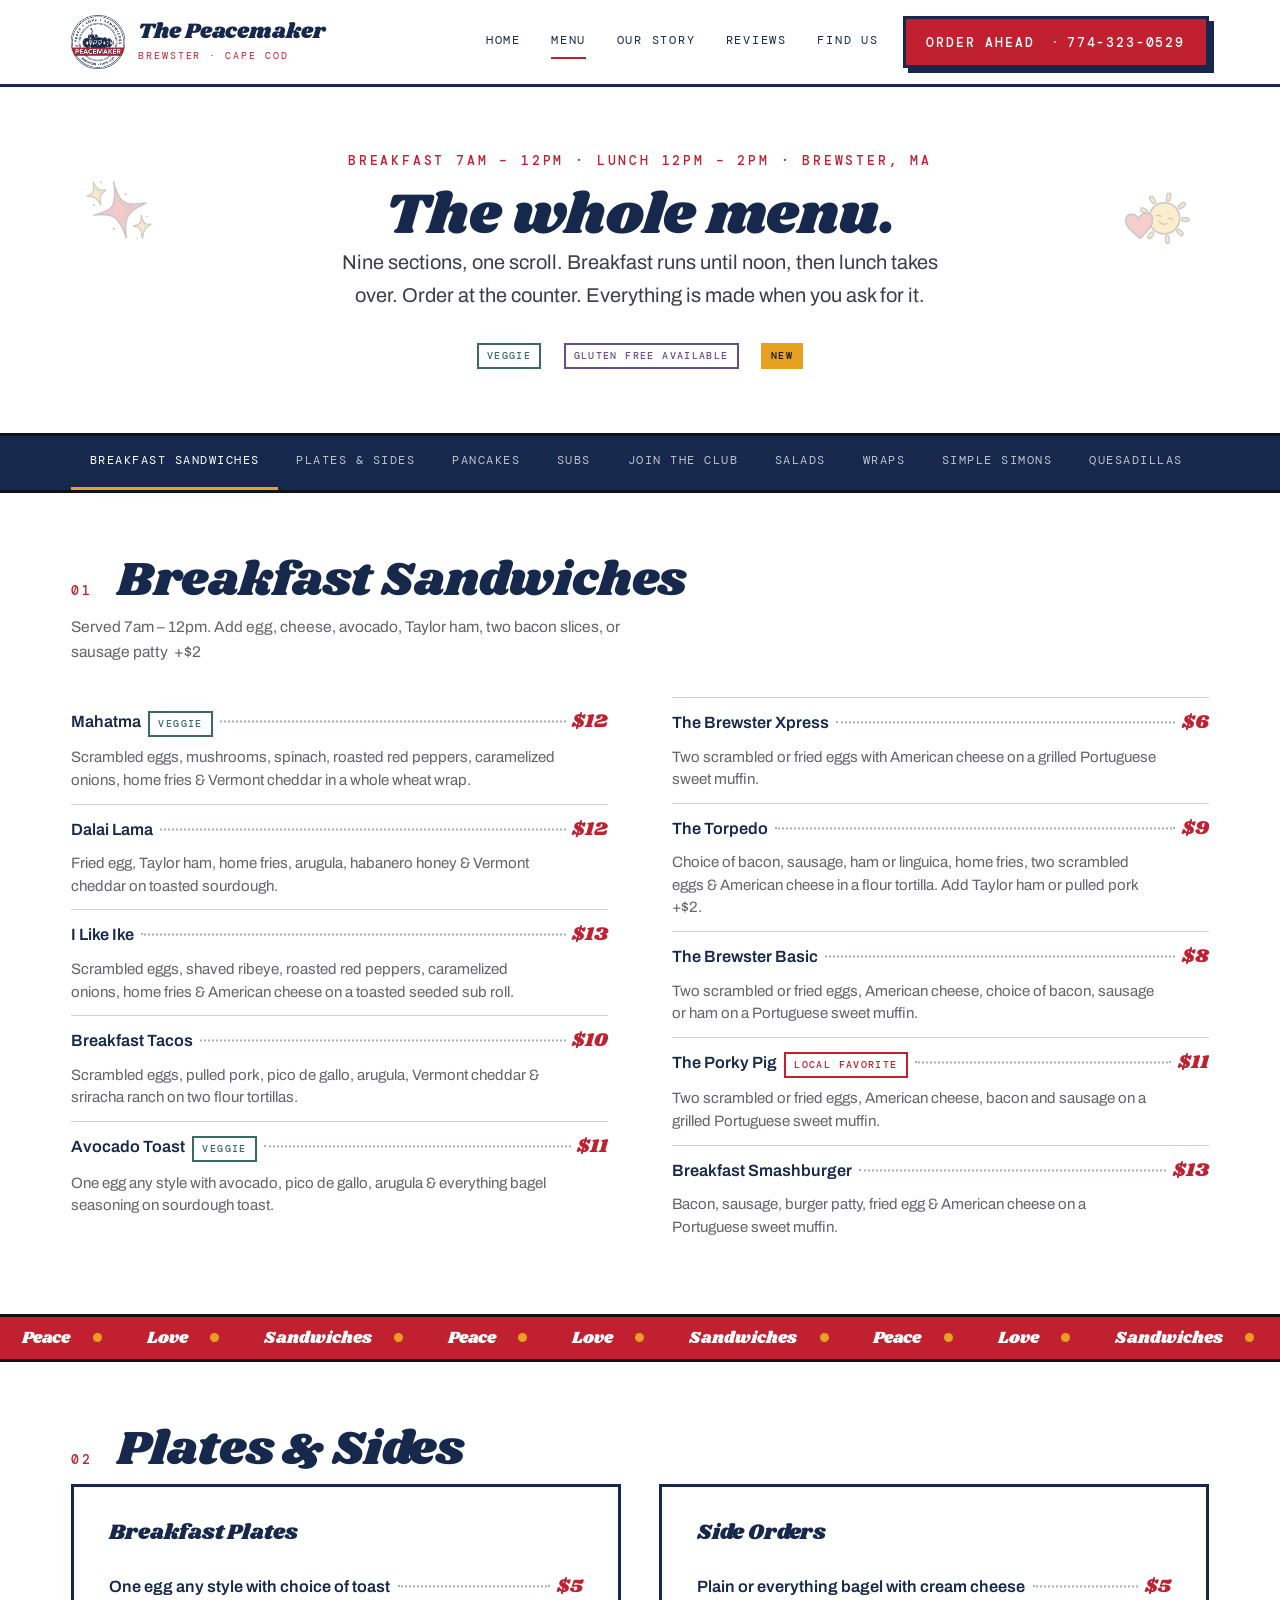
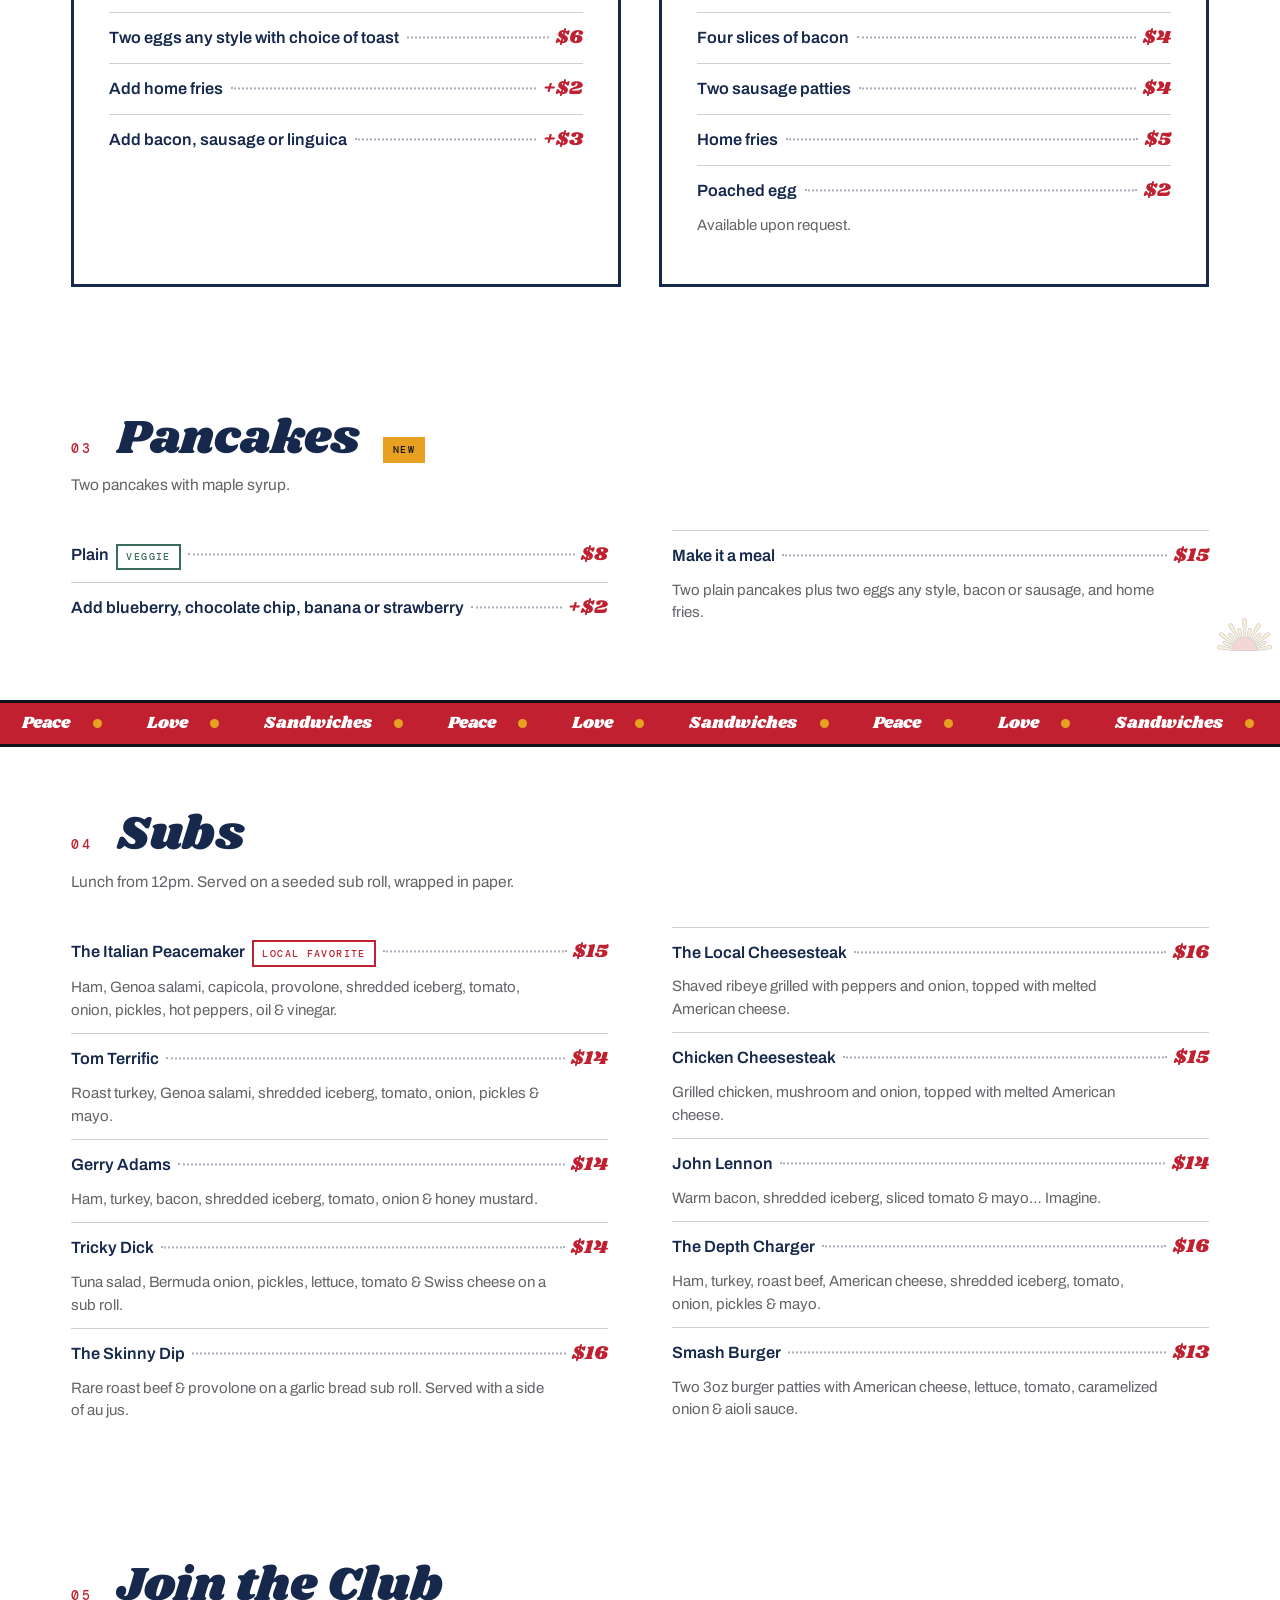
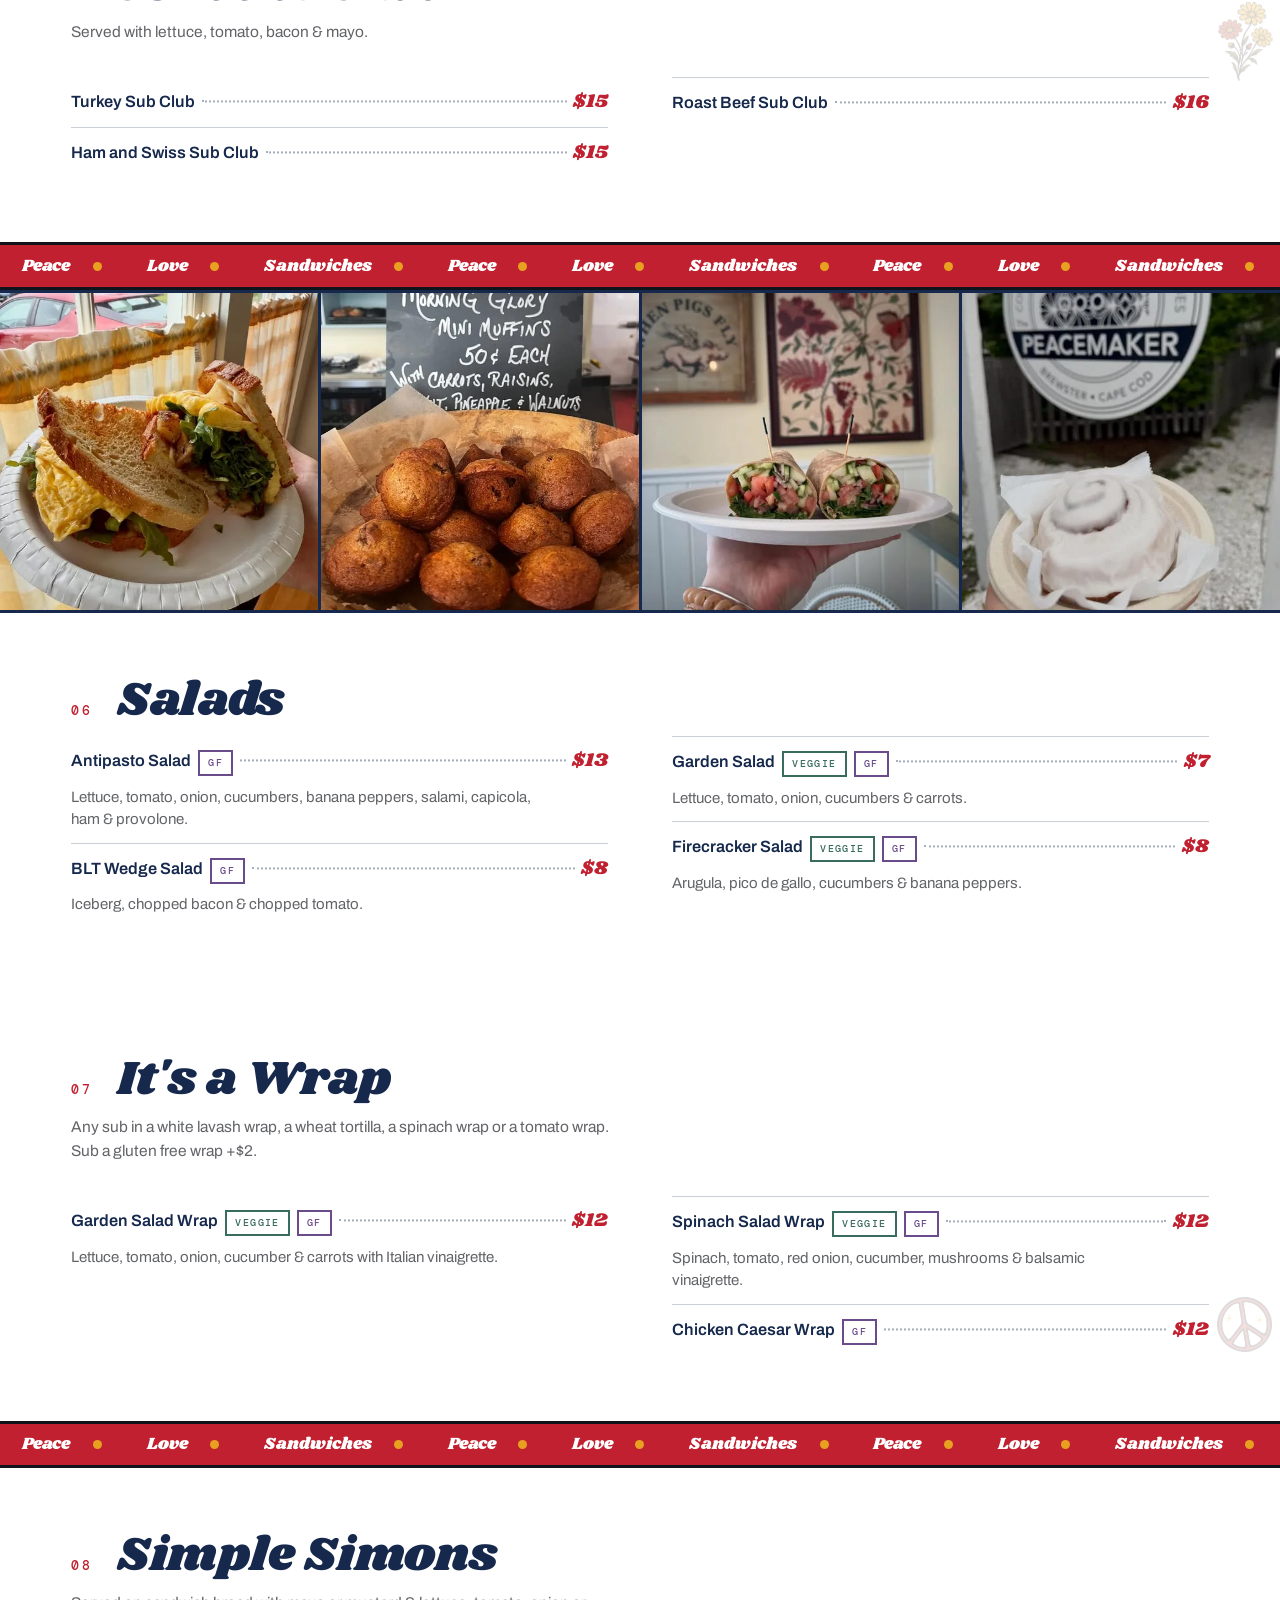
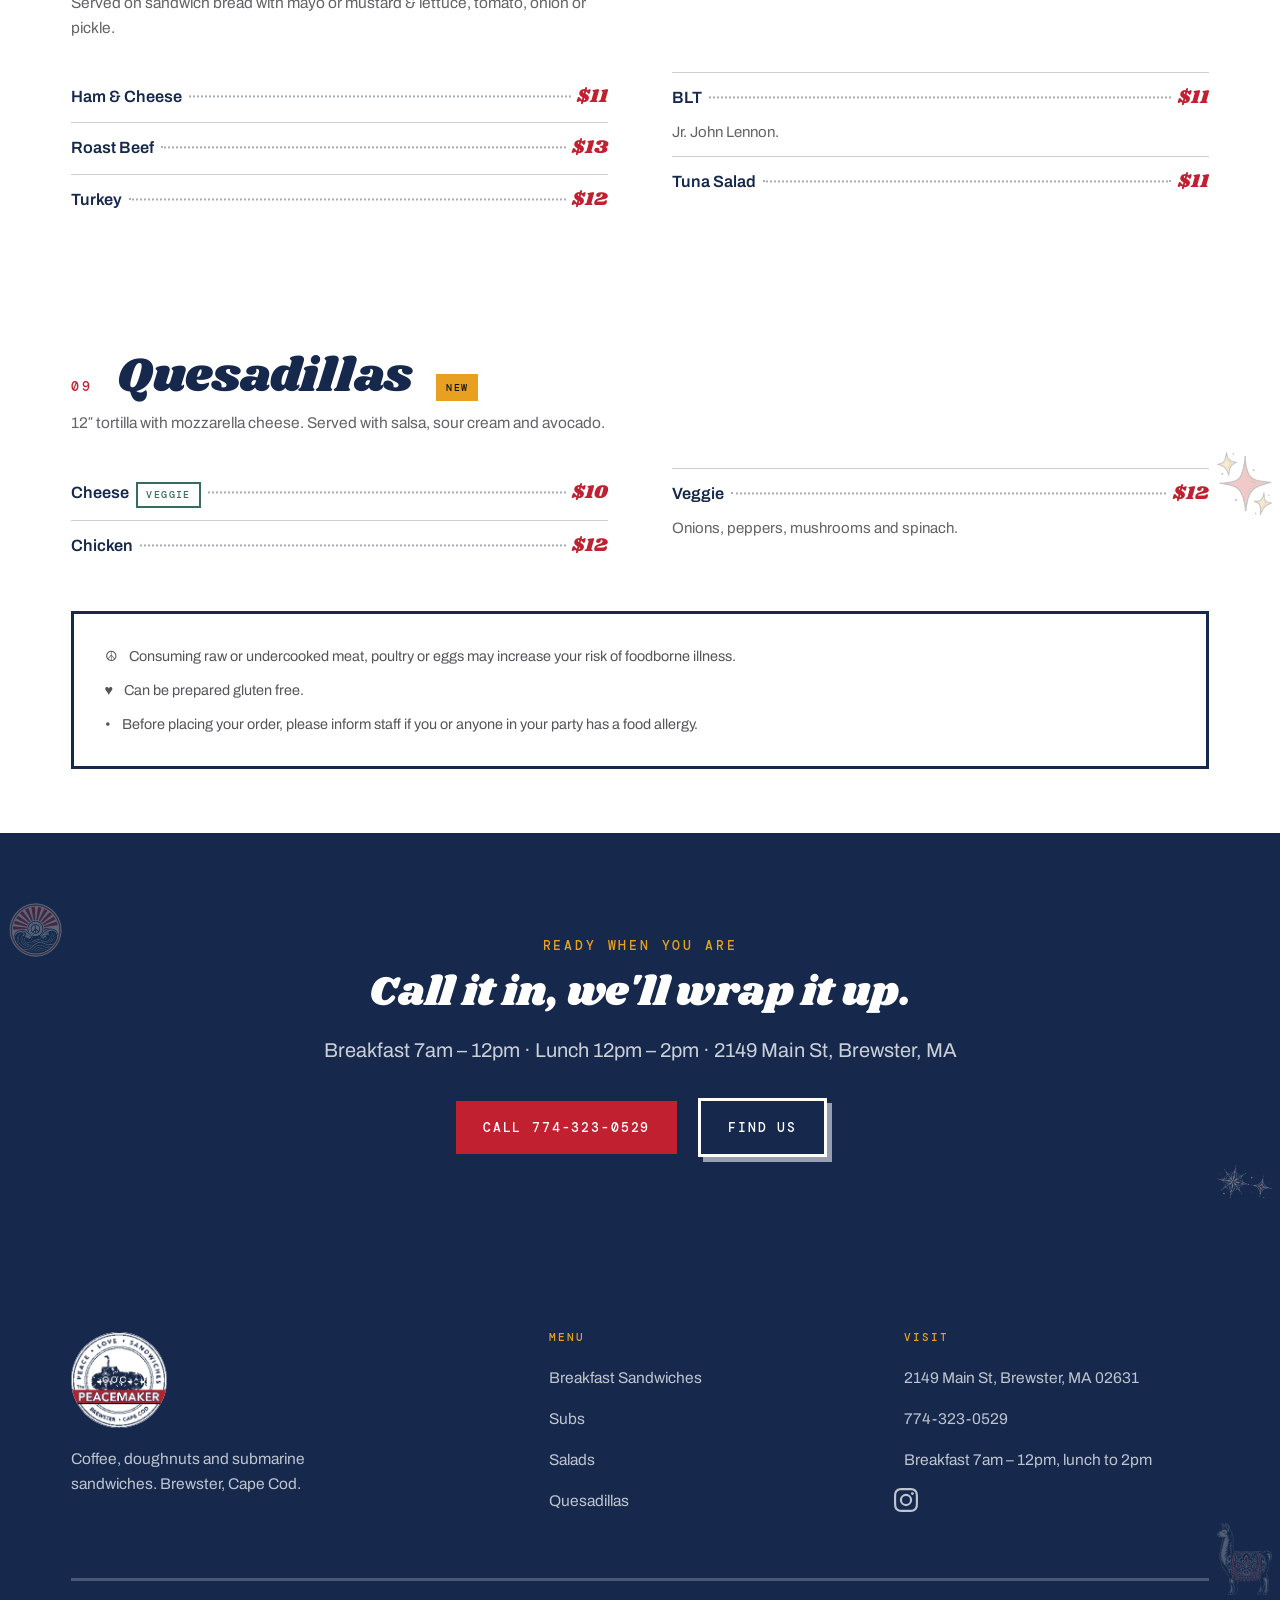
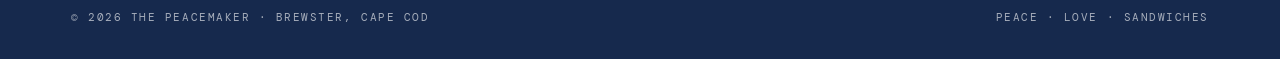
==== commit 6e3db5d6: "Update menu to the new printed breakfast and lunch boards Prices, item descriptions and section cont" ====
--- a/menu/index.html
+++ b/menu/index.html
@@ -4,8 +4,8 @@
 <meta charset="utf-8">
 <meta name="viewport" content="width=device-width, initial-scale=1">
 <title>Menu: Breakfast Sandwiches &amp; Subs | The Peacemaker, Brewster</title>
-<meta name="description" content="The full Peacemaker menu: breakfast sandwiches, subs, clubs, salads, wraps, quesadillas and pancakes. 2149 Main St, Brewster, MA. Open daily 7am–2pm.">
-<link rel="canonical" href="https://www.peacemakerbrewster.com/menu/">
+<meta name="description" content="The full Peacemaker menu: breakfast sandwiches, subs, clubs, salads, wraps, quesadillas and pancakes. 2149 Main St, Brewster, MA. Breakfast 7am–12pm, lunch until 2pm.">
+<link rel="canonical" href="https://thepeacemakerbrewster.com/menu/">
 <meta name="theme-color" content="#16294D">
 <link rel="icon" href="../favicon.ico" sizes="any">
 <link rel="icon" type="image/png" href="../assets/img/logo-mark.png">
@@ -15,8 +15,8 @@
 <meta property="og:locale" content="en_US">
 <meta property="og:title" content="Menu | The Peacemaker | Brewster, Cape Cod">
 <meta property="og:description" content="The full Peacemaker menu: breakfast sandwiches, plates and sides, pancakes, subs, clubs, salads, wraps, simple simons and quesadillas. 2149 Main St, Brewster, MA.">
-<meta property="og:url" content="https://www.peacemakerbrewster.com/menu/">
-<meta property="og:image" content="https://www.peacemakerbrewster.com/assets/img/og-image.jpg">
+<meta property="og:url" content="https://thepeacemakerbrewster.com/menu/">
+<meta property="og:image" content="https://thepeacemakerbrewster.com/assets/img/og-image.jpg">
 <meta property="og:image:type" content="image/jpeg">
 <meta property="og:image:width" content="1200">
 <meta property="og:image:height" content="630">
@@ -24,7 +24,7 @@
 <meta name="twitter:card" content="summary_large_image">
 <meta name="twitter:title" content="Menu | The Peacemaker | Brewster, Cape Cod">
 <meta name="twitter:description" content="The full Peacemaker menu: breakfast sandwiches, plates and sides, pancakes, subs, clubs, salads, wraps, simple simons and quesadillas. 2149 Main St, Brewster, MA.">
-<meta name="twitter:image" content="https://www.peacemakerbrewster.com/assets/img/og-image.jpg">
+<meta name="twitter:image" content="https://thepeacemakerbrewster.com/assets/img/og-image.jpg">
 <meta name="twitter:image:alt" content="The Peacemaker logo: peace, love, sandwiches. Brewster, Cape Cod.">
 <link rel="preconnect" href="https://fonts.googleapis.com">
 <link rel="preconnect" href="https://fonts.gstatic.com" crossorigin>
@@ -41,33 +41,33 @@
   "@graph": [
     {
       "@type": "Menu",
-      "@id": "https://www.peacemakerbrewster.com/menu/#menu",
+      "@id": "https://thepeacemakerbrewster.com/menu/#menu",
       "name": "The Peacemaker menu",
-      "url": "https://www.peacemakerbrewster.com/menu/",
+      "url": "https://thepeacemakerbrewster.com/menu/",
       "inLanguage": "en-US",
       "hasMenuSection": [
         {
           "@type": "MenuSection",
           "name": "Breakfast Sandwiches",
-          "description": "Add egg, cheese, avocado, Taylor ham, two bacon slices, or sausage patty +$2",
+          "description": "Served 7am–12pm. Add egg, cheese, avocado, Taylor ham, two bacon slices, or sausage patty +$2",
           "hasMenuItem": [
             {
               "@type": "MenuItem",
               "name": "Mahatma",
-              "description": "Scrambled eggs, mushrooms, spinach, roasted red peppers, caramelized onions, homefries & Vermont cheddar in a whole wheat wrap.",
-              "offers": {
-                "@type": "Offer",
-                "price": "10",
+              "description": "Scrambled eggs, mushrooms, spinach, roasted red peppers, caramelized onions, home fries & Vermont cheddar in a whole wheat wrap.",
+              "offers": {
+                "@type": "Offer",
+                "price": "12",
                 "priceCurrency": "USD"
               }
             },
             {
               "@type": "MenuItem",
               "name": "Dalai Lama",
-              "description": "Fried egg, Taylor ham, homefries, arugula, habanero honey & Vermont cheddar on grilled sourdough.",
-              "offers": {
-                "@type": "Offer",
-                "price": "10",
+              "description": "Fried egg, Taylor ham, home fries, arugula, habanero honey & Vermont cheddar on toasted sourdough bread.",
+              "offers": {
+                "@type": "Offer",
+                "price": "12",
                 "priceCurrency": "USD"
               }
             },
@@ -77,7 +77,7 @@
               "description": "Scrambled eggs, shaved ribeye, roasted red peppers, caramelized onions, home fries & American cheese on a toasted seeded sub roll.",
               "offers": {
                 "@type": "Offer",
-                "price": "11",
+                "price": "13",
                 "priceCurrency": "USD"
               }
             },
@@ -97,54 +97,44 @@
               "description": "One egg any style with avocado, pico de gallo, arugula & everything bagel seasoning on sourdough toast.",
               "offers": {
                 "@type": "Offer",
-                "price": "10",
+                "price": "11",
                 "priceCurrency": "USD"
               }
             },
             {
               "@type": "MenuItem",
               "name": "The Brewster Xpress",
-              "description": "Scrambled or fried egg with American cheese on a grilled Portuguese sweet muffin.",
-              "offers": {
-                "@type": "Offer",
-                "price": "5",
+              "description": "Two scrambled or fried eggs with American cheese on a grilled Portuguese sweet muffin.",
+              "offers": {
+                "@type": "Offer",
+                "price": "6",
                 "priceCurrency": "USD"
               }
             },
             {
               "@type": "MenuItem",
               "name": "The Torpedo",
-              "description": "Choice of bacon, sausage, ham or linguica, homefries, scrambled eggs & American cheese in a flour tortilla. Add Taylor ham or pulled pork +$2.",
-              "offers": {
-                "@type": "Offer",
-                "price": "7",
+              "description": "Choice of bacon, sausage, ham or linguica, home fries, two scrambled eggs & American cheese in a flour tortilla. Add Taylor ham or pulled pork +$2.",
+              "offers": {
+                "@type": "Offer",
+                "price": "9",
                 "priceCurrency": "USD"
               }
             },
             {
               "@type": "MenuItem",
               "name": "The Brewster Basic",
-              "description": "Scrambled or fried egg, American cheese, choice of bacon, sausage or ham on a Portuguese sweet muffin.",
-              "offers": {
-                "@type": "Offer",
-                "price": "7",
+              "description": "Two scrambled or fried eggs, American cheese, choice of bacon, sausage or ham on a Portuguese sweet muffin.",
+              "offers": {
+                "@type": "Offer",
+                "price": "8",
                 "priceCurrency": "USD"
               }
             },
             {
               "@type": "MenuItem",
               "name": "The Porky Pig",
-              "description": "Scrambled or fried egg, American cheese, bacon and sausage on a grilled Portuguese sweet muffin.",
-              "offers": {
-                "@type": "Offer",
-                "price": "9",
-                "priceCurrency": "USD"
-              }
-            },
-            {
-              "@type": "MenuItem",
-              "name": "The Albert Einswine",
-              "description": "Scrambled or fried egg, American cheese, bacon, sausage & ham on a grilled Portuguese sweet muffin.",
+              "description": "Two scrambled or fried eggs, American cheese, bacon and sausage on a grilled Portuguese sweet muffin.",
               "offers": {
                 "@type": "Offer",
                 "price": "11",
@@ -154,10 +144,10 @@
             {
               "@type": "MenuItem",
               "name": "Breakfast Smashburger",
-              "description": "Bacon, sausage, burger patty, fried egg & American cheese on a Portuguese English muffin.",
-              "offers": {
-                "@type": "Offer",
-                "price": "12",
+              "description": "Bacon, sausage, burger patty, fried egg & American cheese on a Portuguese sweet muffin.",
+              "offers": {
+                "@type": "Offer",
+                "price": "13",
                 "priceCurrency": "USD"
               }
             }
@@ -172,7 +162,7 @@
               "name": "One egg any style with choice of toast",
               "offers": {
                 "@type": "Offer",
-                "price": "4.50",
+                "price": "5",
                 "priceCurrency": "USD"
               }
             },
@@ -181,7 +171,7 @@
               "name": "Two eggs any style with choice of toast",
               "offers": {
                 "@type": "Offer",
-                "price": "5.50",
+                "price": "6",
                 "priceCurrency": "USD"
               }
             },
@@ -190,7 +180,7 @@
               "name": "Add home fries",
               "offers": {
                 "@type": "Offer",
-                "price": "1",
+                "price": "2",
                 "priceCurrency": "USD"
               }
             },
@@ -232,10 +222,20 @@
             },
             {
               "@type": "MenuItem",
-              "name": "Homefries",
-              "offers": {
-                "@type": "Offer",
-                "price": "4",
+              "name": "Home fries",
+              "offers": {
+                "@type": "Offer",
+                "price": "5",
+                "priceCurrency": "USD"
+              }
+            },
+            {
+              "@type": "MenuItem",
+              "name": "Poached egg",
+              "description": "Available upon request.",
+              "offers": {
+                "@type": "Offer",
+                "price": "2",
                 "priceCurrency": "USD"
               }
             }
@@ -267,7 +267,7 @@
             {
               "@type": "MenuItem",
               "name": "Make it a meal",
-              "description": "Two plain pancakes plus two eggs any style, bacon or sausage, and homefries.",
+              "description": "Two plain pancakes plus two eggs any style, bacon or sausage, and home fries.",
               "offers": {
                 "@type": "Offer",
                 "price": "15",
@@ -279,7 +279,7 @@
         {
           "@type": "MenuSection",
           "name": "Subs",
-          "description": "Served on a seeded sub roll, wrapped in paper.",
+          "description": "Lunch from 12pm. Served on a seeded sub roll, wrapped in paper.",
           "hasMenuItem": [
             {
               "@type": "MenuItem",
@@ -287,7 +287,7 @@
               "description": "Ham, Genoa salami, capicola, provolone, shredded iceberg, tomato, onion, pickles, hot peppers, oil & vinegar.",
               "offers": {
                 "@type": "Offer",
-                "price": "14",
+                "price": "15",
                 "priceCurrency": "USD"
               }
             },
@@ -297,7 +297,7 @@
               "description": "Roast turkey, Genoa salami, shredded iceberg, tomato, onion, pickles & mayo.",
               "offers": {
                 "@type": "Offer",
-                "price": "13",
+                "price": "14",
                 "priceCurrency": "USD"
               }
             },
@@ -307,7 +307,7 @@
               "description": "Ham, turkey, bacon, shredded iceberg, tomato, onion & honey mustard.",
               "offers": {
                 "@type": "Offer",
-                "price": "13",
+                "price": "14",
                 "priceCurrency": "USD"
               }
             },
@@ -317,7 +317,7 @@
               "description": "Tuna salad, Bermuda onion, pickles, lettuce, tomato & Swiss cheese on a sub roll.",
               "offers": {
                 "@type": "Offer",
-                "price": "13",
+                "price": "14",
                 "priceCurrency": "USD"
               }
             },
@@ -327,7 +327,7 @@
               "description": "Rare roast beef & provolone on a garlic bread sub roll. Served with a side of au jus.",
               "offers": {
                 "@type": "Offer",
-                "price": "15",
+                "price": "16",
                 "priceCurrency": "USD"
               }
             },
@@ -337,7 +337,7 @@
               "description": "Shaved ribeye grilled with peppers and onion, topped with melted American cheese.",
               "offers": {
                 "@type": "Offer",
-                "price": "15",
+                "price": "16",
                 "priceCurrency": "USD"
               }
             },
@@ -357,7 +357,7 @@
               "description": "Warm bacon, shredded iceberg, sliced tomato & mayo… Imagine.",
               "offers": {
                 "@type": "Offer",
-                "price": "13",
+                "price": "14",
                 "priceCurrency": "USD"
               }
             },
@@ -367,14 +367,14 @@
               "description": "Ham, turkey, roast beef, American cheese, shredded iceberg, tomato, onion, pickles & mayo.",
               "offers": {
                 "@type": "Offer",
-                "price": "15",
+                "price": "16",
                 "priceCurrency": "USD"
               }
             },
             {
               "@type": "MenuItem",
               "name": "Smash Burger",
-              "description": "Two 3oz smashed burger patties with American cheese, lettuce, tomato & caramelized onion aioli.",
+              "description": "Two 3oz burger patties with American cheese, lettuce, tomato, caramelized onion & aioli sauce.",
               "offers": {
                 "@type": "Offer",
                 "price": "13",
@@ -454,7 +454,7 @@
             {
               "@type": "MenuItem",
               "name": "Firecracker Salad",
-              "description": "Arugula, pico de gallo & cucumbers.",
+              "description": "Arugula, pico de gallo, cucumbers & banana peppers.",
               "offers": {
                 "@type": "Offer",
                 "price": "8",
@@ -487,6 +487,15 @@
                 "price": "12",
                 "priceCurrency": "USD"
               }
+            },
+            {
+              "@type": "MenuItem",
+              "name": "Chicken Caesar Wrap",
+              "offers": {
+                "@type": "Offer",
+                "price": "12",
+                "priceCurrency": "USD"
+              }
             }
           ]
         },
@@ -515,15 +524,6 @@
             },
             {
               "@type": "MenuItem",
-              "name": "Chicken Caesar Wrap",
-              "offers": {
-                "@type": "Offer",
-                "price": "15",
-                "priceCurrency": "USD"
-              }
-            },
-            {
-              "@type": "MenuItem",
               "name": "Turkey",
               "offers": {
                 "@type": "Offer",
@@ -534,7 +534,7 @@
             {
               "@type": "MenuItem",
               "name": "BLT",
-              "description": "Mini John Lennon.",
+              "description": "Jr. John Lennon.",
               "offers": {
                 "@type": "Offer",
                 "price": "11",
@@ -591,9 +591,9 @@
     },
     {
       "@type": "CafeOrCoffeeShop",
-      "@id": "https://www.peacemakerbrewster.com/#business",
+      "@id": "https://thepeacemakerbrewster.com/#business",
       "name": "The Peacemaker",
-      "url": "https://www.peacemakerbrewster.com/",
+      "url": "https://thepeacemakerbrewster.com/",
       "telephone": "+1-774-323-0529",
       "priceRange": "$",
       "servesCuisine": [
@@ -602,10 +602,10 @@
         "Coffee"
       ],
       "image": [
-        "https://www.peacemakerbrewster.com/assets/img/storefront.webp"
+        "https://thepeacemakerbrewster.com/assets/img/storefront.webp"
       ],
       "hasMenu": {
-        "@id": "https://www.peacemakerbrewster.com/menu/#menu"
+        "@id": "https://thepeacemakerbrewster.com/menu/#menu"
       },
       "address": {
         "@type": "PostalAddress",
@@ -643,33 +643,33 @@
     },
     {
       "@type": "WebPage",
-      "@id": "https://www.peacemakerbrewster.com/menu/#webpage",
-      "url": "https://www.peacemakerbrewster.com/menu/",
+      "@id": "https://thepeacemakerbrewster.com/menu/#webpage",
+      "url": "https://thepeacemakerbrewster.com/menu/",
       "name": "Menu | The Peacemaker | Brewster, Cape Cod",
       "description": "The full Peacemaker menu: breakfast sandwiches, plates and sides, pancakes, subs, clubs, salads, wraps, simple simons and quesadillas. 2149 Main St, Brewster, MA.",
       "isPartOf": {
-        "@id": "https://www.peacemakerbrewster.com/#website"
+        "@id": "https://thepeacemakerbrewster.com/#website"
       },
       "about": {
-        "@id": "https://www.peacemakerbrewster.com/#business"
+        "@id": "https://thepeacemakerbrewster.com/#business"
       },
       "inLanguage": "en-US",
       "mainEntity": {
-        "@id": "https://www.peacemakerbrewster.com/menu/#menu"
+        "@id": "https://thepeacemakerbrewster.com/menu/#menu"
       },
       "breadcrumb": {
-        "@id": "https://www.peacemakerbrewster.com/menu/#breadcrumb"
+        "@id": "https://thepeacemakerbrewster.com/menu/#breadcrumb"
       }
     },
     {
       "@type": "BreadcrumbList",
-      "@id": "https://www.peacemakerbrewster.com/menu/#breadcrumb",
+      "@id": "https://thepeacemakerbrewster.com/menu/#breadcrumb",
       "itemListElement": [
         {
           "@type": "ListItem",
           "position": 1,
           "name": "Home",
-          "item": "https://www.peacemakerbrewster.com/"
+          "item": "https://thepeacemakerbrewster.com/"
         },
         {
           "@type": "ListItem",
@@ -720,9 +720,9 @@
     <span class="deco deco--mh-r" aria-hidden="true"></span>
 
     <div class="wrap">
-      <p class="eyebrow">Open daily · 7am – 2pm · Brewster, MA</p>
+      <p class="eyebrow">Breakfast 7am – 12pm · Lunch 12pm – 2pm · Brewster, MA</p>
       <h1 class="display-l">The whole menu.</h1>
-      <p class="lede">Nine sections, one scroll. Order at the counter. Everything is made when you ask for it.</p>
+      <p class="lede">Nine sections, one scroll. Breakfast runs until noon, then lunch takes over. Order at the counter. Everything is made when you ask for it.</p>
 
       <div class="menu-legend">
         <span class="tag tag--veg">Veggie</span>
@@ -753,22 +753,22 @@
         <p class="eyebrow" style="margin:0">01</p>
         <h2>Breakfast Sandwiches</h2>
       </div>
-      <p class="menu-section-note">Add egg, cheese, avocado, Taylor ham, two bacon slices, or sausage patty &nbsp;+$2</p>
+      <p class="menu-section-note">Served 7am – 12pm. Add egg, cheese, avocado, Taylor ham, two bacon slices, or sausage patty &nbsp;+$2</p>
 
       <div class="menu-cols">
         <div class="menu-row">
           <span class="menu-row-name">Mahatma <span class="tag tag--veg">Veggie</span></span>
-          <span class="menu-row-price">$10</span>
-          <span class="menu-row-desc">Scrambled eggs, mushrooms, spinach, roasted red peppers, caramelized onions, homefries &amp; Vermont cheddar in a whole wheat wrap.</span>
+          <span class="menu-row-price">$12</span>
+          <span class="menu-row-desc">Scrambled eggs, mushrooms, spinach, roasted red peppers, caramelized onions, home fries &amp; Vermont cheddar in a whole wheat wrap.</span>
         </div>
         <div class="menu-row">
           <span class="menu-row-name">Dalai Lama</span>
-          <span class="menu-row-price">$10</span>
-          <span class="menu-row-desc">Fried egg, Taylor ham, homefries, arugula, habanero honey &amp; Vermont cheddar on grilled sourdough.</span>
+          <span class="menu-row-price">$12</span>
+          <span class="menu-row-desc">Fried egg, Taylor ham, home fries, arugula, habanero honey &amp; Vermont cheddar on toasted sourdough.</span>
         </div>
         <div class="menu-row">
           <span class="menu-row-name">I Like Ike</span>
-          <span class="menu-row-price">$11</span>
+          <span class="menu-row-price">$13</span>
           <span class="menu-row-desc">Scrambled eggs, shaved ribeye, roasted red peppers, caramelized onions, home fries &amp; American cheese on a toasted seeded sub roll.</span>
         </div>
         <div class="menu-row">
@@ -778,38 +778,33 @@
         </div>
         <div class="menu-row">
           <span class="menu-row-name">Avocado Toast <span class="tag tag--veg">Veggie</span></span>
-          <span class="menu-row-price">$10</span>
+          <span class="menu-row-price">$11</span>
           <span class="menu-row-desc">One egg any style with avocado, pico de gallo, arugula &amp; everything bagel seasoning on sourdough toast.</span>
         </div>
         <div class="menu-row">
           <span class="menu-row-name">The Brewster Xpress</span>
-          <span class="menu-row-price">$5</span>
-          <span class="menu-row-desc">Scrambled or fried egg with American cheese on a grilled Portuguese sweet muffin.</span>
+          <span class="menu-row-price">$6</span>
+          <span class="menu-row-desc">Two scrambled or fried eggs with American cheese on a grilled Portuguese sweet muffin.</span>
         </div>
         <div class="menu-row">
           <span class="menu-row-name">The Torpedo</span>
-          <span class="menu-row-price">$7</span>
-          <span class="menu-row-desc">Choice of bacon, sausage, ham or linguica, homefries, scrambled eggs &amp; American cheese in a flour tortilla. Add Taylor ham or pulled pork +$2.</span>
+          <span class="menu-row-price">$9</span>
+          <span class="menu-row-desc">Choice of bacon, sausage, ham or linguica, home fries, two scrambled eggs &amp; American cheese in a flour tortilla. Add Taylor ham or pulled pork +$2.</span>
         </div>
         <div class="menu-row">
           <span class="menu-row-name">The Brewster Basic</span>
-          <span class="menu-row-price">$7</span>
-          <span class="menu-row-desc">Scrambled or fried egg, American cheese, choice of bacon, sausage or ham on a Portuguese sweet muffin.</span>
-        </div>
-        <div class="menu-row">
-          <span class="menu-row-name">The Porky Pig</span>
-          <span class="menu-row-price">$9</span>
-          <span class="menu-row-desc">Scrambled or fried egg, American cheese, bacon and sausage on a grilled Portuguese sweet muffin.</span>
-        </div>
-        <div class="menu-row">
-          <span class="menu-row-name">The Albert Einswine <span class="tag tag--fav">Local favorite</span></span>
+          <span class="menu-row-price">$8</span>
+          <span class="menu-row-desc">Two scrambled or fried eggs, American cheese, choice of bacon, sausage or ham on a Portuguese sweet muffin.</span>
+        </div>
+        <div class="menu-row">
+          <span class="menu-row-name">The Porky Pig <span class="tag tag--fav">Local favorite</span></span>
           <span class="menu-row-price">$11</span>
-          <span class="menu-row-desc">Scrambled or fried egg, American cheese, bacon, sausage &amp; ham on a grilled Portuguese sweet muffin.</span>
+          <span class="menu-row-desc">Two scrambled or fried eggs, American cheese, bacon and sausage on a grilled Portuguese sweet muffin.</span>
         </div>
         <div class="menu-row">
           <span class="menu-row-name">Breakfast Smashburger</span>
-          <span class="menu-row-price">$12</span>
-          <span class="menu-row-desc">Bacon, sausage, burger patty, fried egg &amp; American cheese on a Portuguese English muffin.</span>
+          <span class="menu-row-price">$13</span>
+          <span class="menu-row-desc">Bacon, sausage, burger patty, fried egg &amp; American cheese on a Portuguese sweet muffin.</span>
         </div>
       </div>
     </div>
@@ -837,15 +832,15 @@
           <h3>Breakfast Plates</h3>
           <div class="menu-row">
             <span class="menu-row-name">One egg any style with choice of toast</span>
-            <span class="menu-row-price">$4.50</span>
+            <span class="menu-row-price">$5</span>
           </div>
           <div class="menu-row">
             <span class="menu-row-name">Two eggs any style with choice of toast</span>
-            <span class="menu-row-price">$5.50</span>
+            <span class="menu-row-price">$6</span>
           </div>
           <div class="menu-row">
             <span class="menu-row-name">Add home fries</span>
-            <span class="menu-row-price">+$1</span>
+            <span class="menu-row-price">+$2</span>
           </div>
           <div class="menu-row">
             <span class="menu-row-name">Add bacon, sausage or linguica</span>
@@ -868,8 +863,13 @@
             <span class="menu-row-price">$4</span>
           </div>
           <div class="menu-row">
-            <span class="menu-row-name">Homefries</span>
-            <span class="menu-row-price">$4</span>
+            <span class="menu-row-name">Home fries</span>
+            <span class="menu-row-price">$5</span>
+          </div>
+          <div class="menu-row">
+            <span class="menu-row-name">Poached egg</span>
+            <span class="menu-row-price">$2</span>
+            <span class="menu-row-desc">Available upon request.</span>
           </div>
         </div>
       </div>
@@ -900,7 +900,7 @@
         <div class="menu-row">
           <span class="menu-row-name">Make it a meal</span>
           <span class="menu-row-price">$15</span>
-          <span class="menu-row-desc">Two plain pancakes plus two eggs any style, bacon or sausage, and homefries.</span>
+          <span class="menu-row-desc">Two plain pancakes plus two eggs any style, bacon or sausage, and home fries.</span>
         </div>
       </div>
     </div>
@@ -922,37 +922,37 @@
         <p class="eyebrow" style="margin:0">04</p>
         <h2>Subs</h2>
       </div>
-      <p class="menu-section-note">Served on a seeded sub roll, wrapped in paper.</p>
+      <p class="menu-section-note">Lunch from 12pm. Served on a seeded sub roll, wrapped in paper.</p>
 
       <div class="menu-cols">
         <div class="menu-row">
           <span class="menu-row-name">The Italian Peacemaker <span class="tag tag--fav">Local favorite</span></span>
+          <span class="menu-row-price">$15</span>
+          <span class="menu-row-desc">Ham, Genoa salami, capicola, provolone, shredded iceberg, tomato, onion, pickles, hot peppers, oil &amp; vinegar.</span>
+        </div>
+        <div class="menu-row">
+          <span class="menu-row-name">Tom Terrific</span>
           <span class="menu-row-price">$14</span>
-          <span class="menu-row-desc">Ham, Genoa salami, capicola, provolone, shredded iceberg, tomato, onion, pickles, hot peppers, oil &amp; vinegar.</span>
-        </div>
-        <div class="menu-row">
-          <span class="menu-row-name">Tom Terrific</span>
-          <span class="menu-row-price">$13</span>
           <span class="menu-row-desc">Roast turkey, Genoa salami, shredded iceberg, tomato, onion, pickles &amp; mayo.</span>
         </div>
         <div class="menu-row">
           <span class="menu-row-name">Gerry Adams</span>
-          <span class="menu-row-price">$13</span>
+          <span class="menu-row-price">$14</span>
           <span class="menu-row-desc">Ham, turkey, bacon, shredded iceberg, tomato, onion &amp; honey mustard.</span>
         </div>
         <div class="menu-row">
           <span class="menu-row-name">Tricky Dick</span>
-          <span class="menu-row-price">$13</span>
+          <span class="menu-row-price">$14</span>
           <span class="menu-row-desc">Tuna salad, Bermuda onion, pickles, lettuce, tomato &amp; Swiss cheese on a sub roll.</span>
         </div>
         <div class="menu-row">
           <span class="menu-row-name">The Skinny Dip</span>
-          <span class="menu-row-price">$15</span>
+          <span class="menu-row-price">$16</span>
           <span class="menu-row-desc">Rare roast beef &amp; provolone on a garlic bread sub roll. Served with a side of au jus.</span>
         </div>
         <div class="menu-row">
           <span class="menu-row-name">The Local Cheesesteak</span>
-          <span class="menu-row-price">$15</span>
+          <span class="menu-row-price">$16</span>
           <span class="menu-row-desc">Shaved ribeye grilled with peppers and onion, topped with melted American cheese.</span>
         </div>
         <div class="menu-row">
@@ -962,18 +962,18 @@
         </div>
         <div class="menu-row">
           <span class="menu-row-name">John Lennon</span>
-          <span class="menu-row-price">$13</span>
+          <span class="menu-row-price">$14</span>
           <span class="menu-row-desc">Warm bacon, shredded iceberg, sliced tomato &amp; mayo… Imagine.</span>
         </div>
         <div class="menu-row">
           <span class="menu-row-name">The Depth Charger</span>
-          <span class="menu-row-price">$15</span>
+          <span class="menu-row-price">$16</span>
           <span class="menu-row-desc">Ham, turkey, roast beef, American cheese, shredded iceberg, tomato, onion, pickles &amp; mayo.</span>
         </div>
         <div class="menu-row">
           <span class="menu-row-name">Smash Burger</span>
           <span class="menu-row-price">$13</span>
-          <span class="menu-row-desc">Two 3oz smashed burger patties with American cheese, lettuce, tomato &amp; caramelized onion aioli.</span>
+          <span class="menu-row-desc">Two 3oz burger patties with American cheese, lettuce, tomato, caramelized onion &amp; aioli sauce.</span>
         </div>
       </div>
     </div>
@@ -1033,12 +1033,12 @@
 
       <div class="menu-cols">
         <div class="menu-row">
-          <span class="menu-row-name">Antipasto Salad</span>
+          <span class="menu-row-name">Antipasto Salad <span class="tag tag--gf">GF</span></span>
           <span class="menu-row-price">$13</span>
           <span class="menu-row-desc">Lettuce, tomato, onion, cucumbers, banana peppers, salami, capicola, ham &amp; provolone.</span>
         </div>
         <div class="menu-row">
-          <span class="menu-row-name">BLT Wedge Salad</span>
+          <span class="menu-row-name">BLT Wedge Salad <span class="tag tag--gf">GF</span></span>
           <span class="menu-row-price">$8</span>
           <span class="menu-row-desc">Iceberg, chopped bacon &amp; chopped tomato.</span>
         </div>
@@ -1050,7 +1050,7 @@
         <div class="menu-row">
           <span class="menu-row-name">Firecracker Salad <span class="tag tag--veg">Veggie</span> <span class="tag tag--gf">GF</span></span>
           <span class="menu-row-price">$8</span>
-          <span class="menu-row-desc">Arugula, pico de gallo &amp; cucumbers.</span>
+          <span class="menu-row-desc">Arugula, pico de gallo, cucumbers &amp; banana peppers.</span>
         </div>
       </div>
     </div>
@@ -1077,6 +1077,10 @@
           <span class="menu-row-name">Spinach Salad Wrap <span class="tag tag--veg">Veggie</span> <span class="tag tag--gf">GF</span></span>
           <span class="menu-row-price">$12</span>
           <span class="menu-row-desc">Spinach, tomato, red onion, cucumber, mushrooms &amp; balsamic vinaigrette.</span>
+        </div>
+        <div class="menu-row">
+          <span class="menu-row-name">Chicken Caesar Wrap <span class="tag tag--gf">GF</span></span>
+          <span class="menu-row-price">$12</span>
         </div>
       </div>
     </div>
@@ -1110,17 +1114,13 @@
           <span class="menu-row-price">$13</span>
         </div>
         <div class="menu-row">
-          <span class="menu-row-name">Chicken Caesar Wrap</span>
-          <span class="menu-row-price">$15</span>
-        </div>
-        <div class="menu-row">
           <span class="menu-row-name">Turkey</span>
           <span class="menu-row-price">$12</span>
         </div>
         <div class="menu-row">
           <span class="menu-row-name">BLT</span>
           <span class="menu-row-price">$11</span>
-          <span class="menu-row-desc">Mini John Lennon.</span>
+          <span class="menu-row-desc">Jr. John Lennon.</span>
         </div>
         <div class="menu-row">
           <span class="menu-row-name">Tuna Salad</span>
@@ -1173,7 +1173,7 @@
     <div class="wrap" style="text-align:center">
       <p class="eyebrow eyebrow--light">Ready when you are</p>
       <h2 class="display-m" style="margin-bottom:1.2rem">Call it in, we'll wrap it up.</h2>
-      <p class="lede" style="margin-inline:auto;margin-bottom:2rem">Open daily 7am – 2pm · 2149 Main St, Brewster, MA</p>
+      <p class="lede" style="margin-inline:auto;margin-bottom:2rem">Breakfast 7am – 12pm · Lunch 12pm – 2pm · 2149 Main St, Brewster, MA</p>
       <div class="btn-row" style="justify-content:center">
         <a class="btn btn--primary" href="tel:+17743230529">Call 774-323-0529</a>
         <a class="btn btn--onDark" href="../#find">Find Us</a>
@@ -1208,7 +1208,7 @@
         <ul class="footer-list">
           <li><a href="../#find">2149 Main St, Brewster, MA 02631</a></li>
           <li><a href="tel:+17743230529">774-323-0529</a></li>
-          <li><a href="../#find">Open daily 7am – 2pm</a></li>
+          <li><a href="../#find">Breakfast 7am – 12pm, lunch to 2pm</a></li>
           <li class="social-item"><a class="social-link" href="https://www.instagram.com/peacemakerbrewster/" target="_blank" rel="noopener" aria-label="The Peacemaker on Instagram"><svg viewBox="0 0 24 24" aria-hidden="true" focusable="false"><path d="M12 2.163c3.204 0 3.584.012 4.85.07 1.366.062 2.633.335 3.608 1.31.975.975 1.248 2.242 1.31 3.608.058 1.266.07 1.646.07 4.85s-.012 3.584-.07 4.85c-.062 1.366-.335 2.633-1.31 3.608-.975.975-2.242 1.248-3.608 1.31-1.266.058-1.646.07-4.85.07s-3.584-.012-4.85-.07c-1.366-.062-2.633-.335-3.608-1.31-.975-.975-1.248-2.242-1.31-3.608C2.175 15.584 2.163 15.204 2.163 12s.012-3.584.07-4.85c.062-1.366.335-2.633 1.31-3.608.975-.975 2.242-1.248 3.608-1.31C8.416 2.175 8.796 2.163 12 2.163zM12 0C8.741 0 8.332.014 7.052.072 5.197.157 3.355.673 2.014 2.014.673 3.355.157 5.197.072 7.052.014 8.332 0 8.741 0 12s.014 3.668.072 4.948c.085 1.855.601 3.697 1.942 5.038 1.341 1.341 3.183 1.857 5.038 1.942C8.332 23.986 8.741 24 12 24s3.668-.014 4.948-.072c1.855-.085 3.697-.601 5.038-1.942 1.341-1.341 1.857-3.183 1.942-5.038.058-1.28.072-1.689.072-4.948s-.014-3.668-.072-4.948c-.085-1.855-.601-3.697-1.942-5.038C20.645.673 18.803.157 16.948.072 15.668.014 15.259 0 12 0zm0 5.838a6.162 6.162 0 100 12.324 6.162 6.162 0 000-12.324zM12 16a4 4 0 110-8 4 4 0 010 8zm6.406-11.845a1.44 1.44 0 100 2.881 1.44 1.44 0 000-2.881z"/></svg></a></li>
         </ul>
       </div>
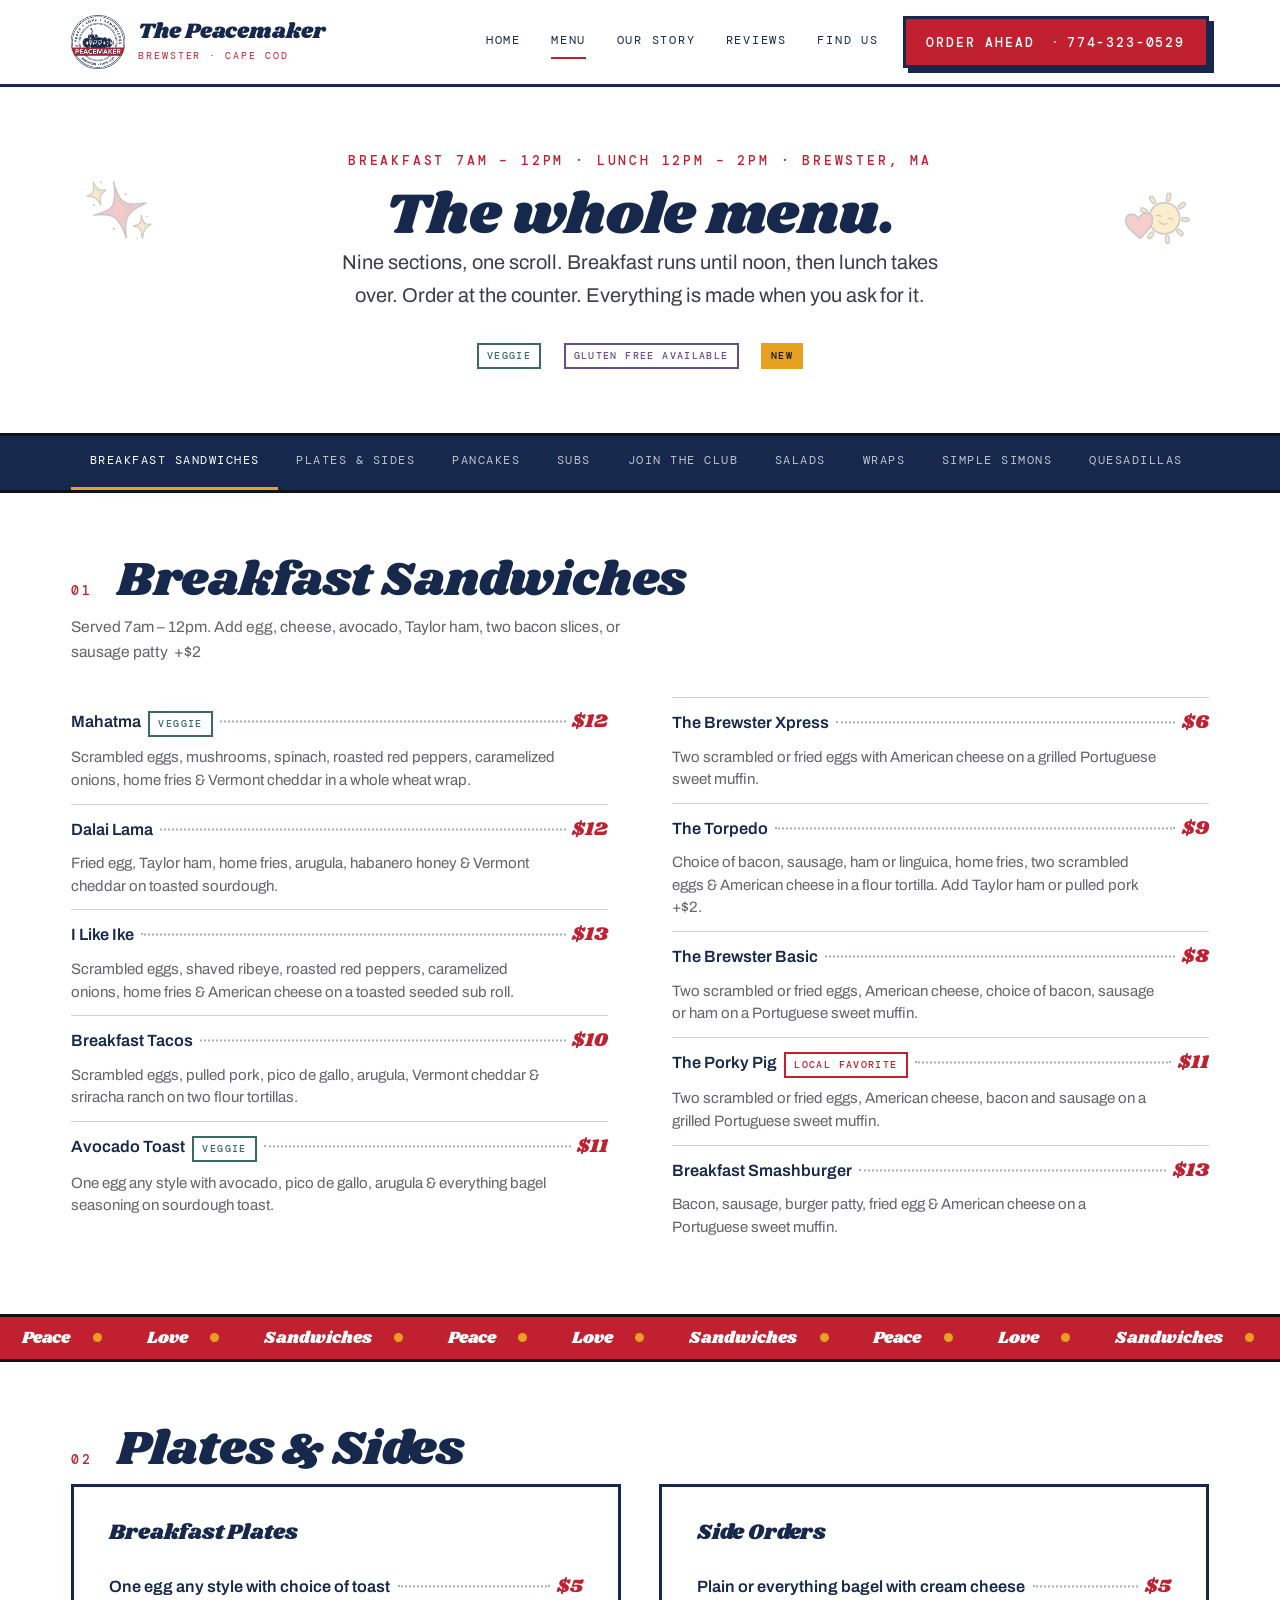
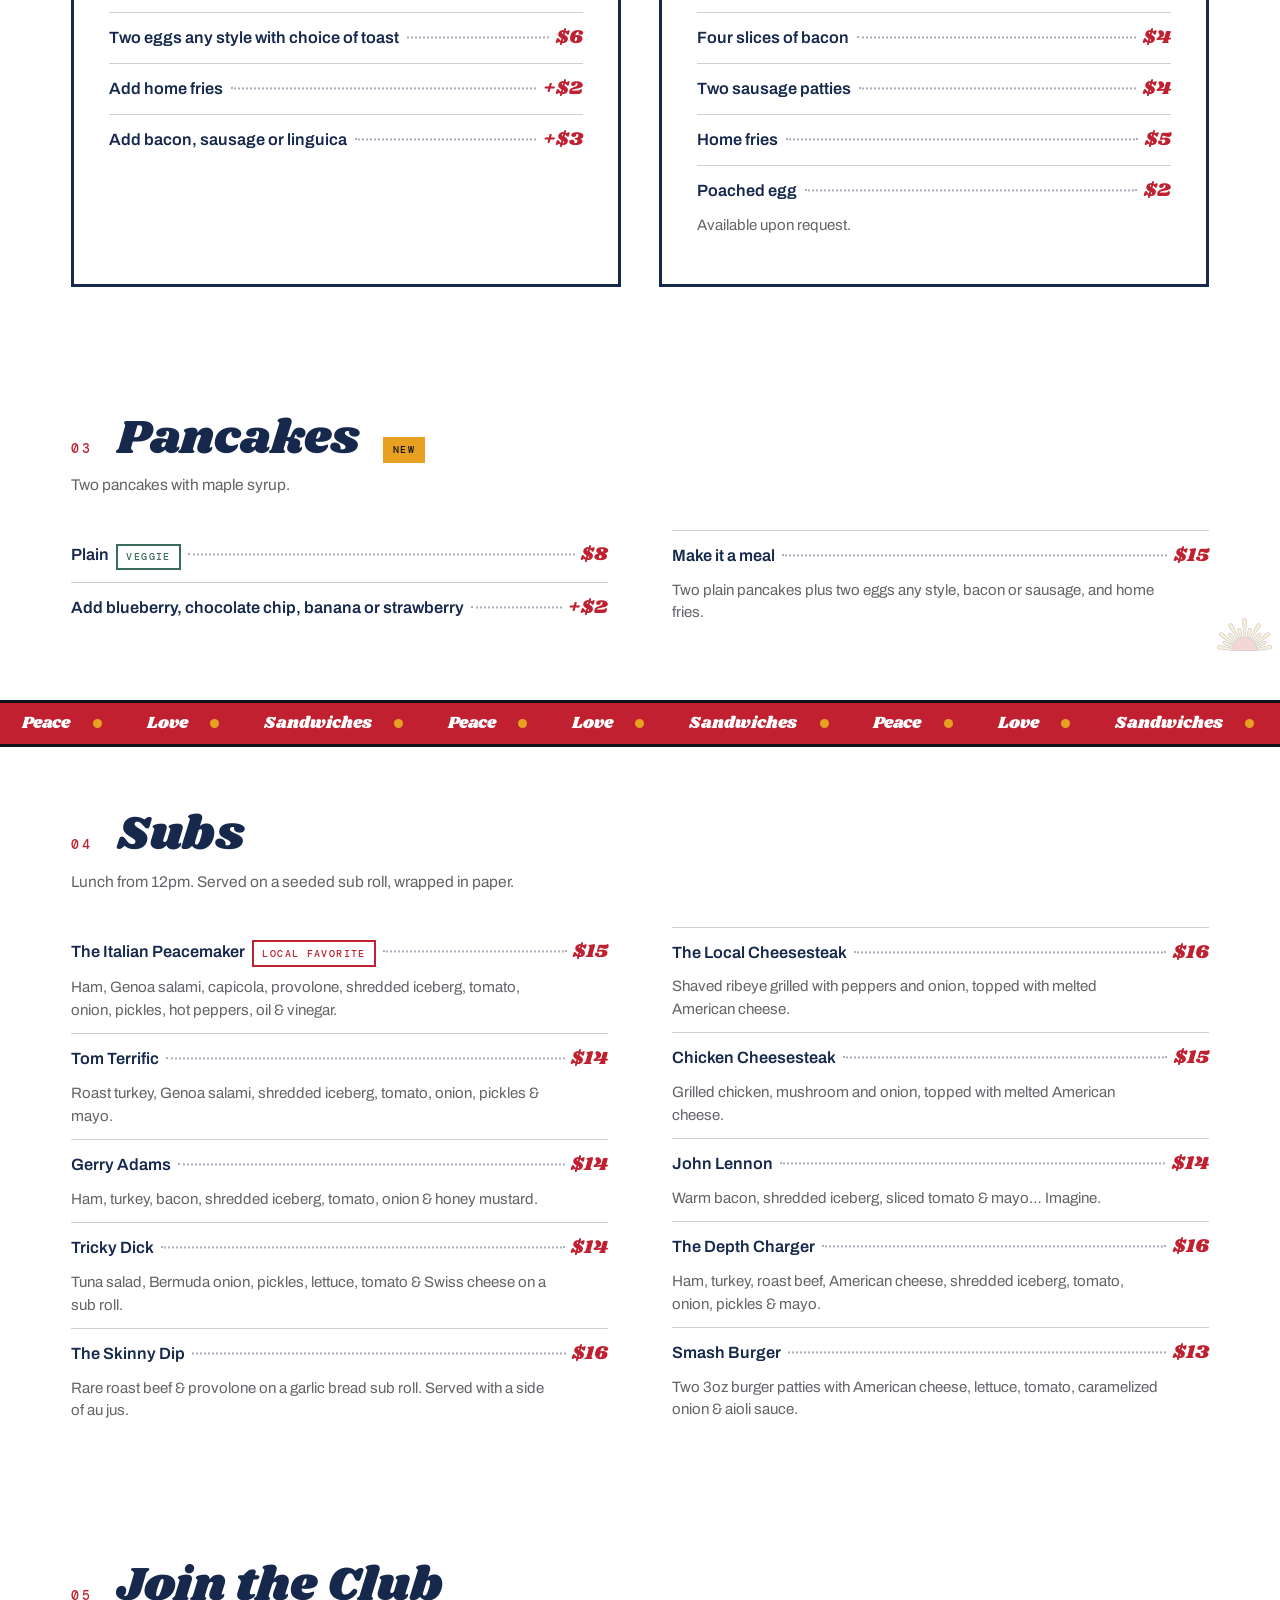
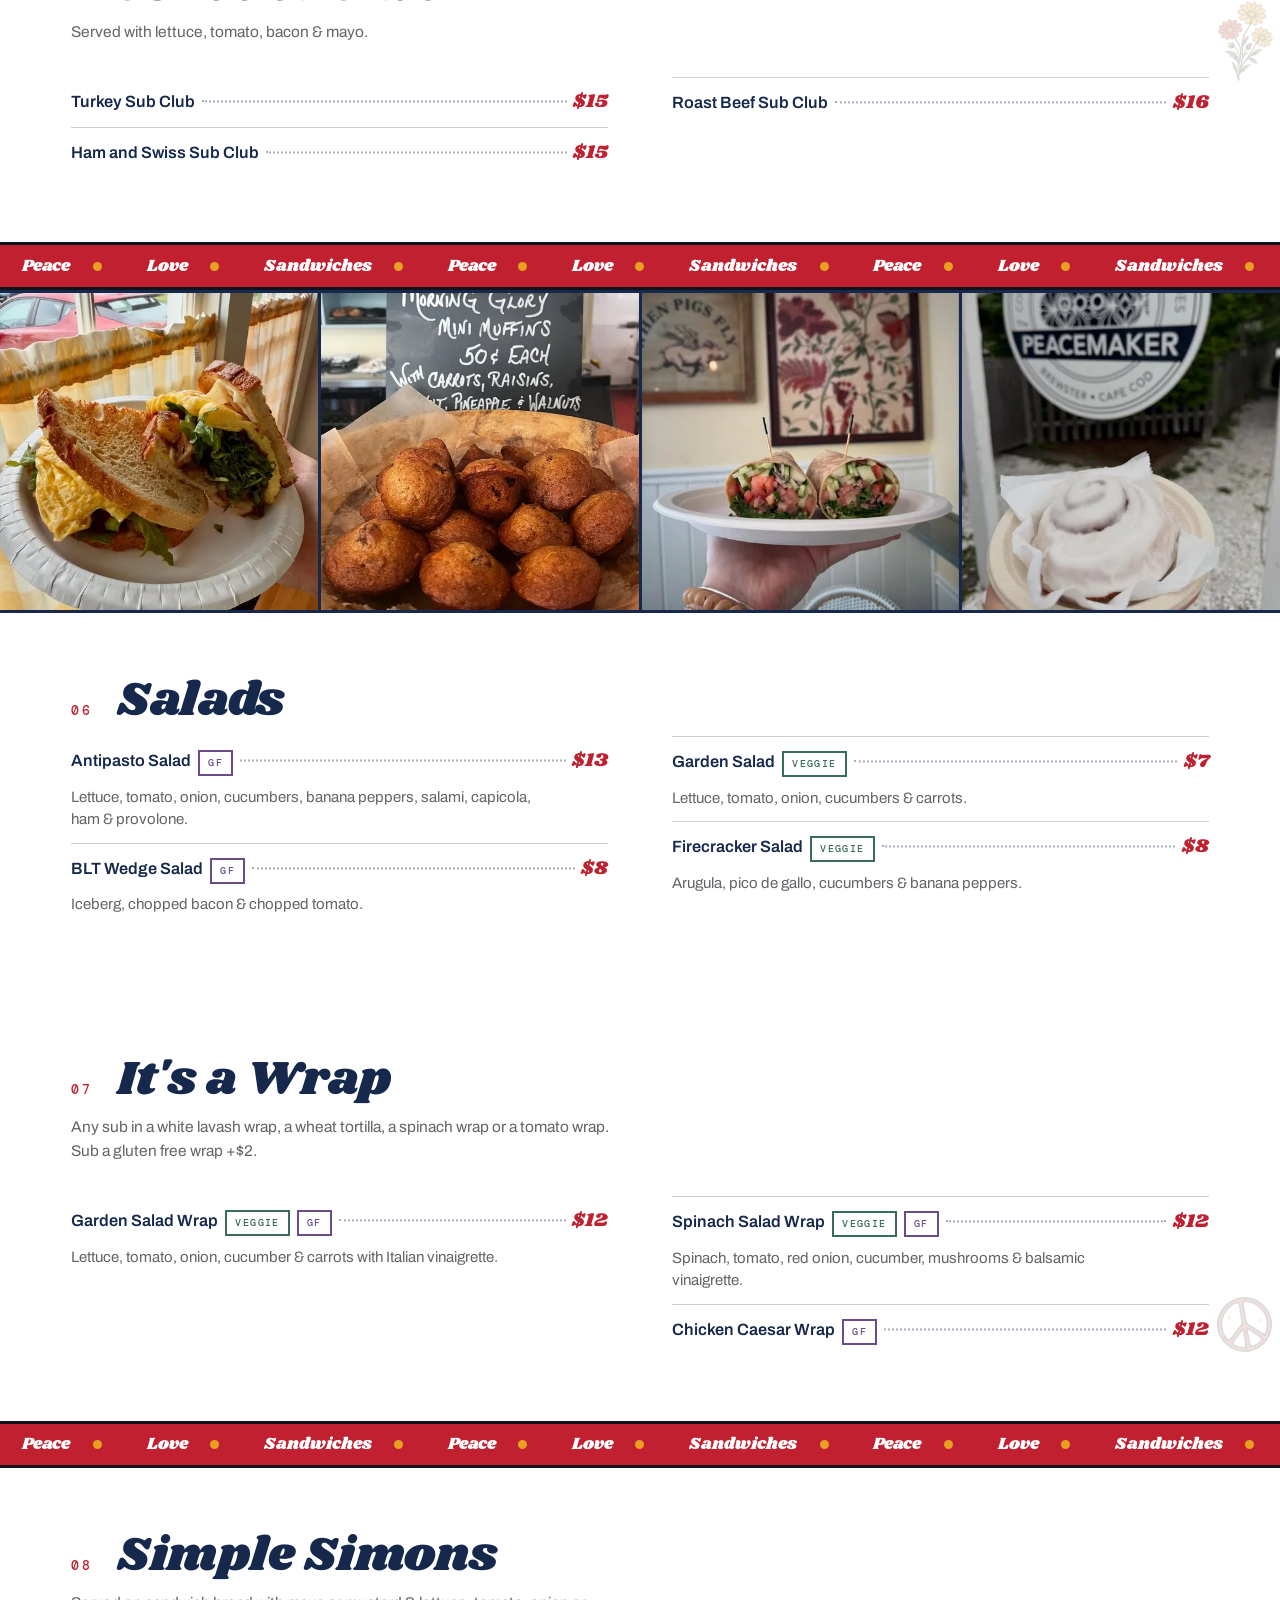
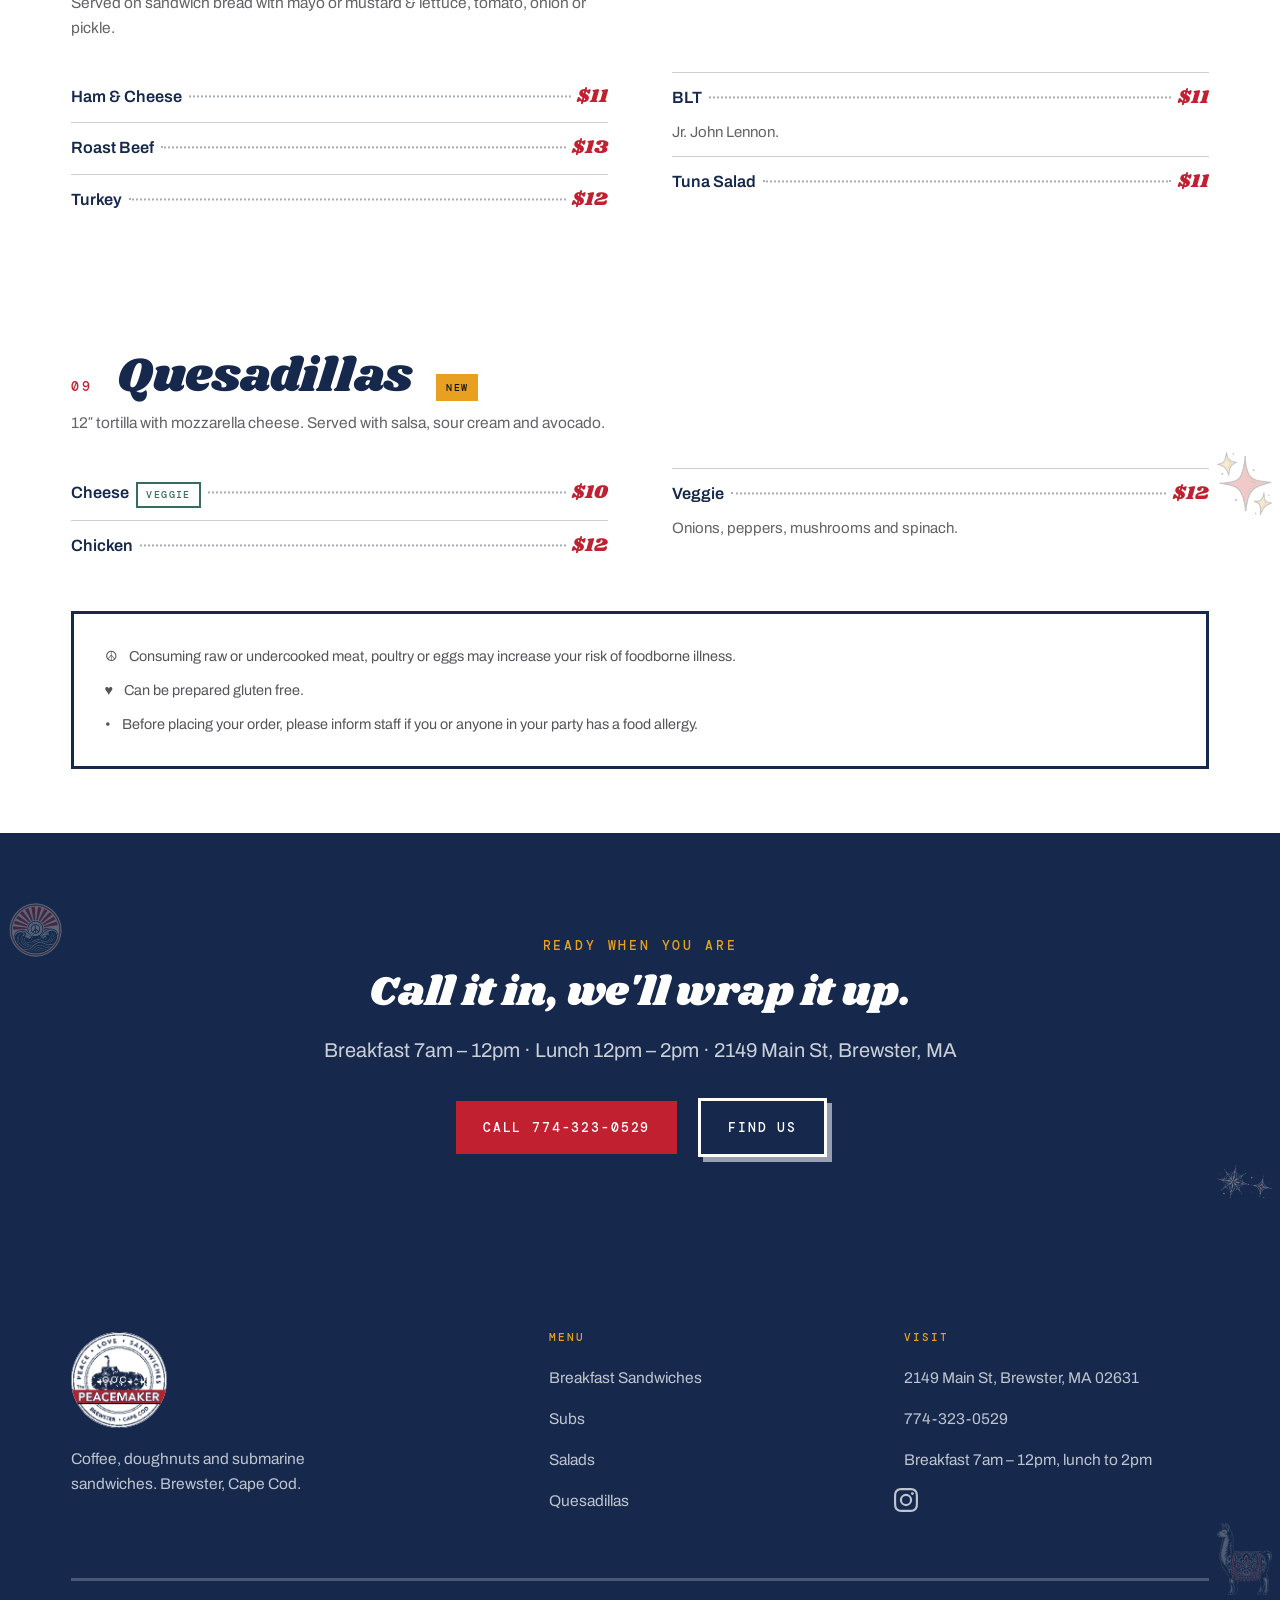
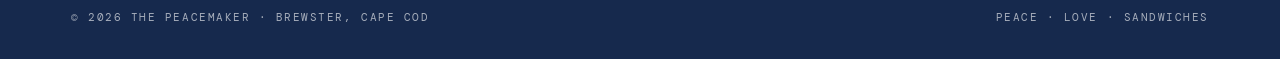
==== commit 89ad7e38: "Drop the GF tag from Garden and Firecracker salads Both are plain vegetable salads, so the gluten-fr" ====
--- a/menu/index.html
+++ b/menu/index.html
@@ -1043,12 +1043,12 @@
           <span class="menu-row-desc">Iceberg, chopped bacon &amp; chopped tomato.</span>
         </div>
         <div class="menu-row">
-          <span class="menu-row-name">Garden Salad <span class="tag tag--veg">Veggie</span> <span class="tag tag--gf">GF</span></span>
+          <span class="menu-row-name">Garden Salad <span class="tag tag--veg">Veggie</span></span>
           <span class="menu-row-price">$7</span>
           <span class="menu-row-desc">Lettuce, tomato, onion, cucumbers &amp; carrots.</span>
         </div>
         <div class="menu-row">
-          <span class="menu-row-name">Firecracker Salad <span class="tag tag--veg">Veggie</span> <span class="tag tag--gf">GF</span></span>
+          <span class="menu-row-name">Firecracker Salad <span class="tag tag--veg">Veggie</span></span>
           <span class="menu-row-price">$8</span>
           <span class="menu-row-desc">Arugula, pico de gallo, cucumbers &amp; banana peppers.</span>
         </div>
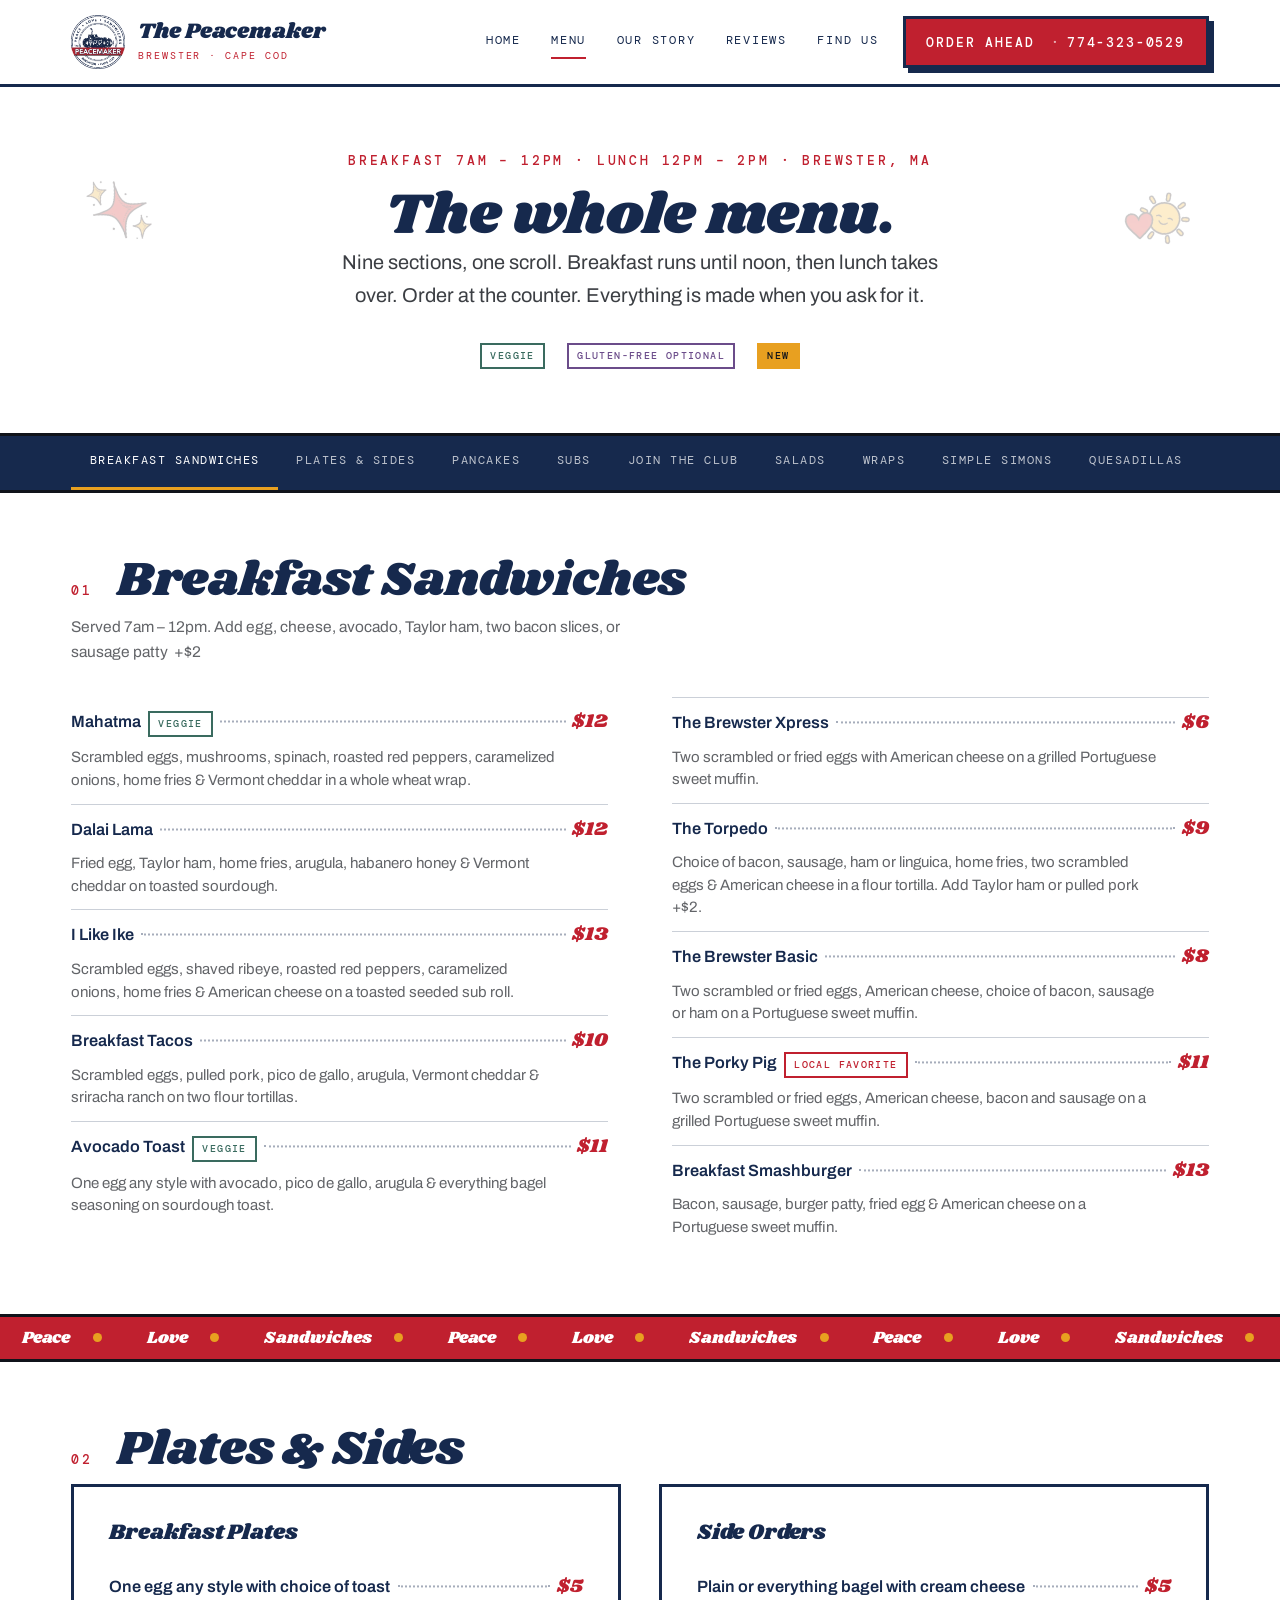
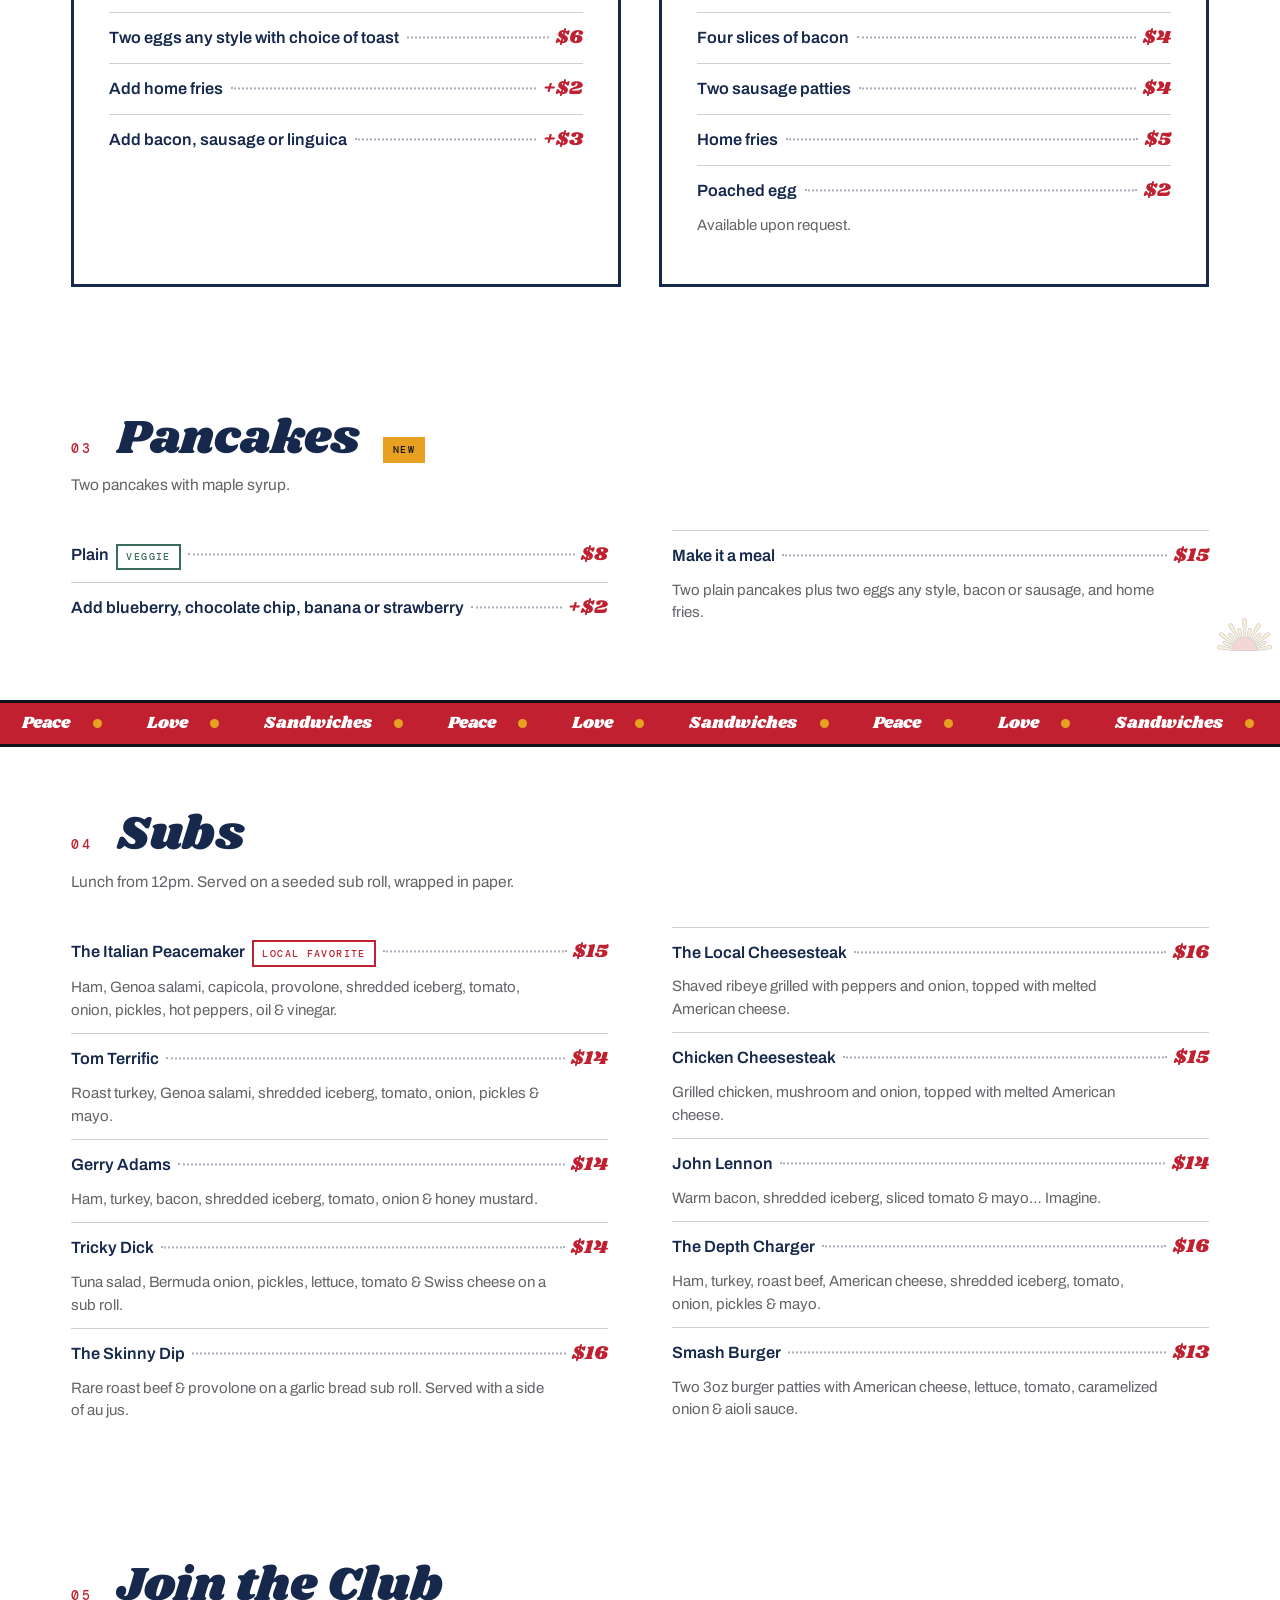
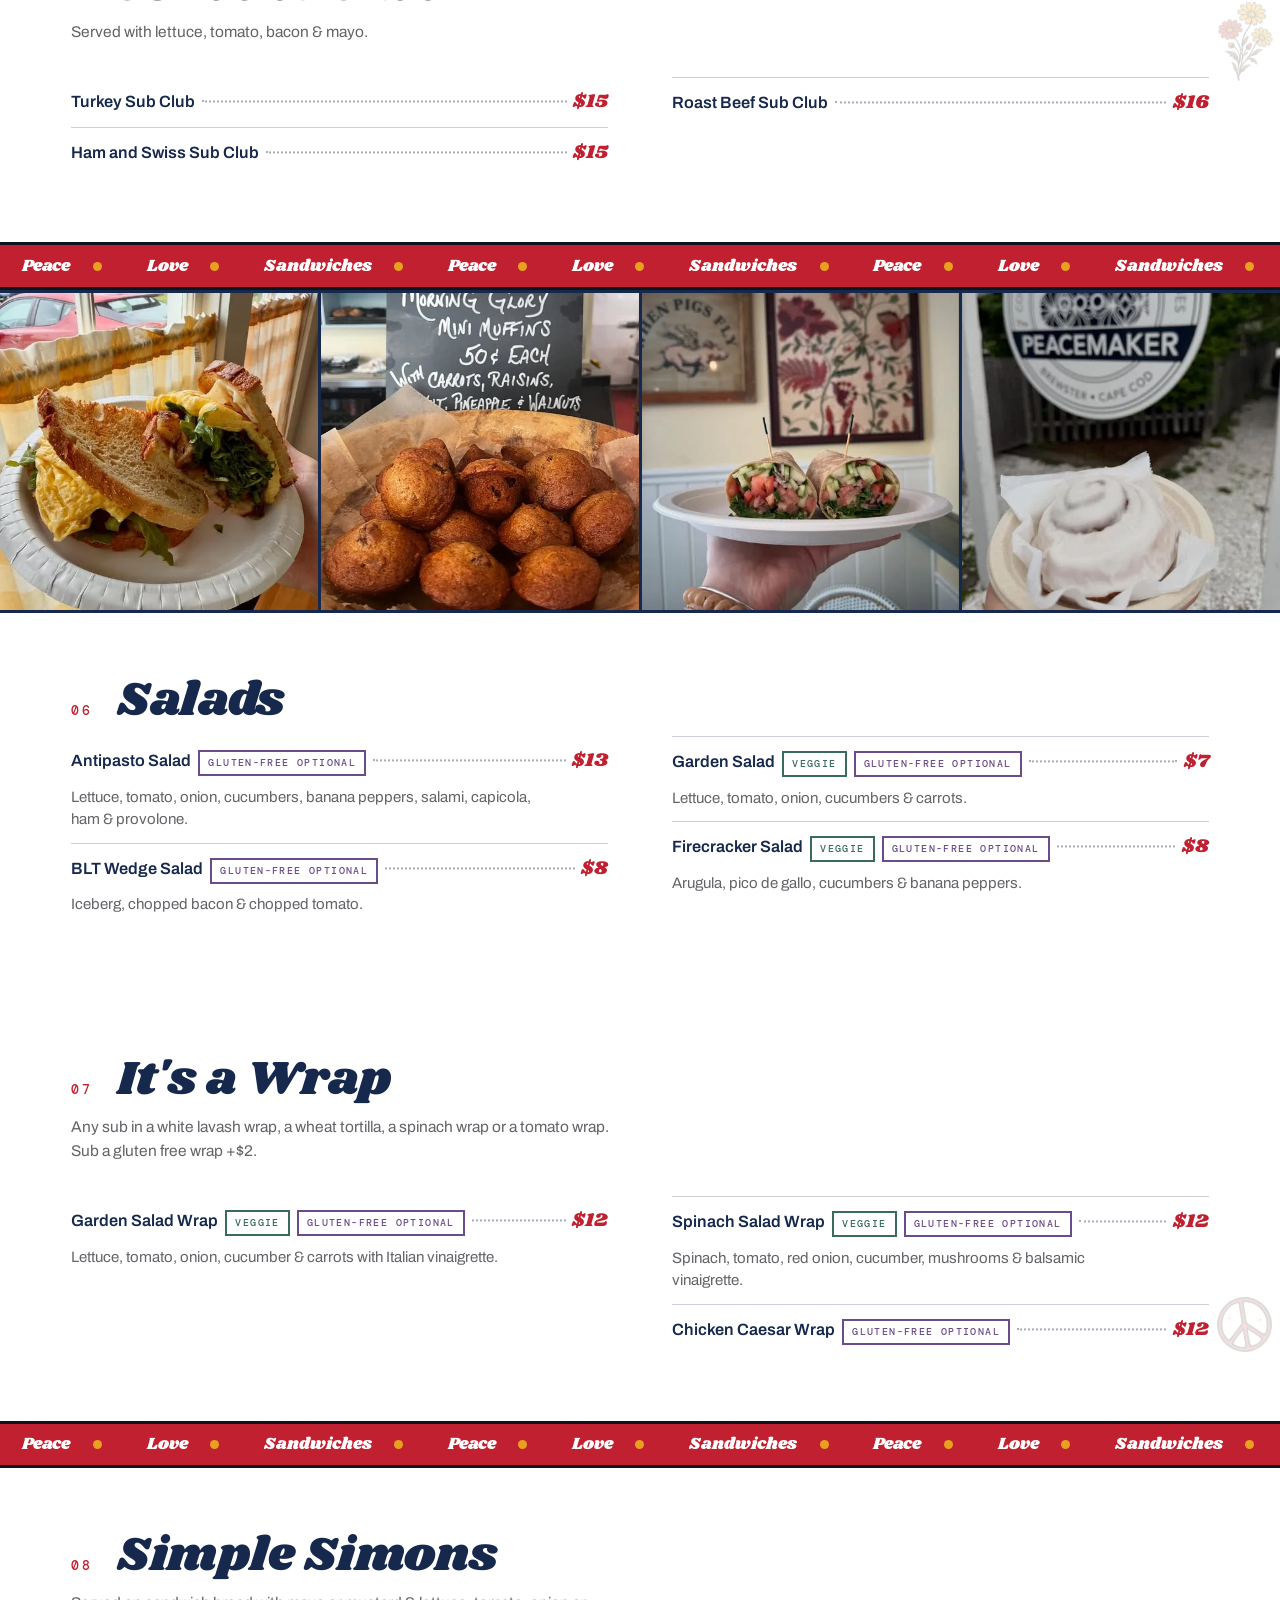
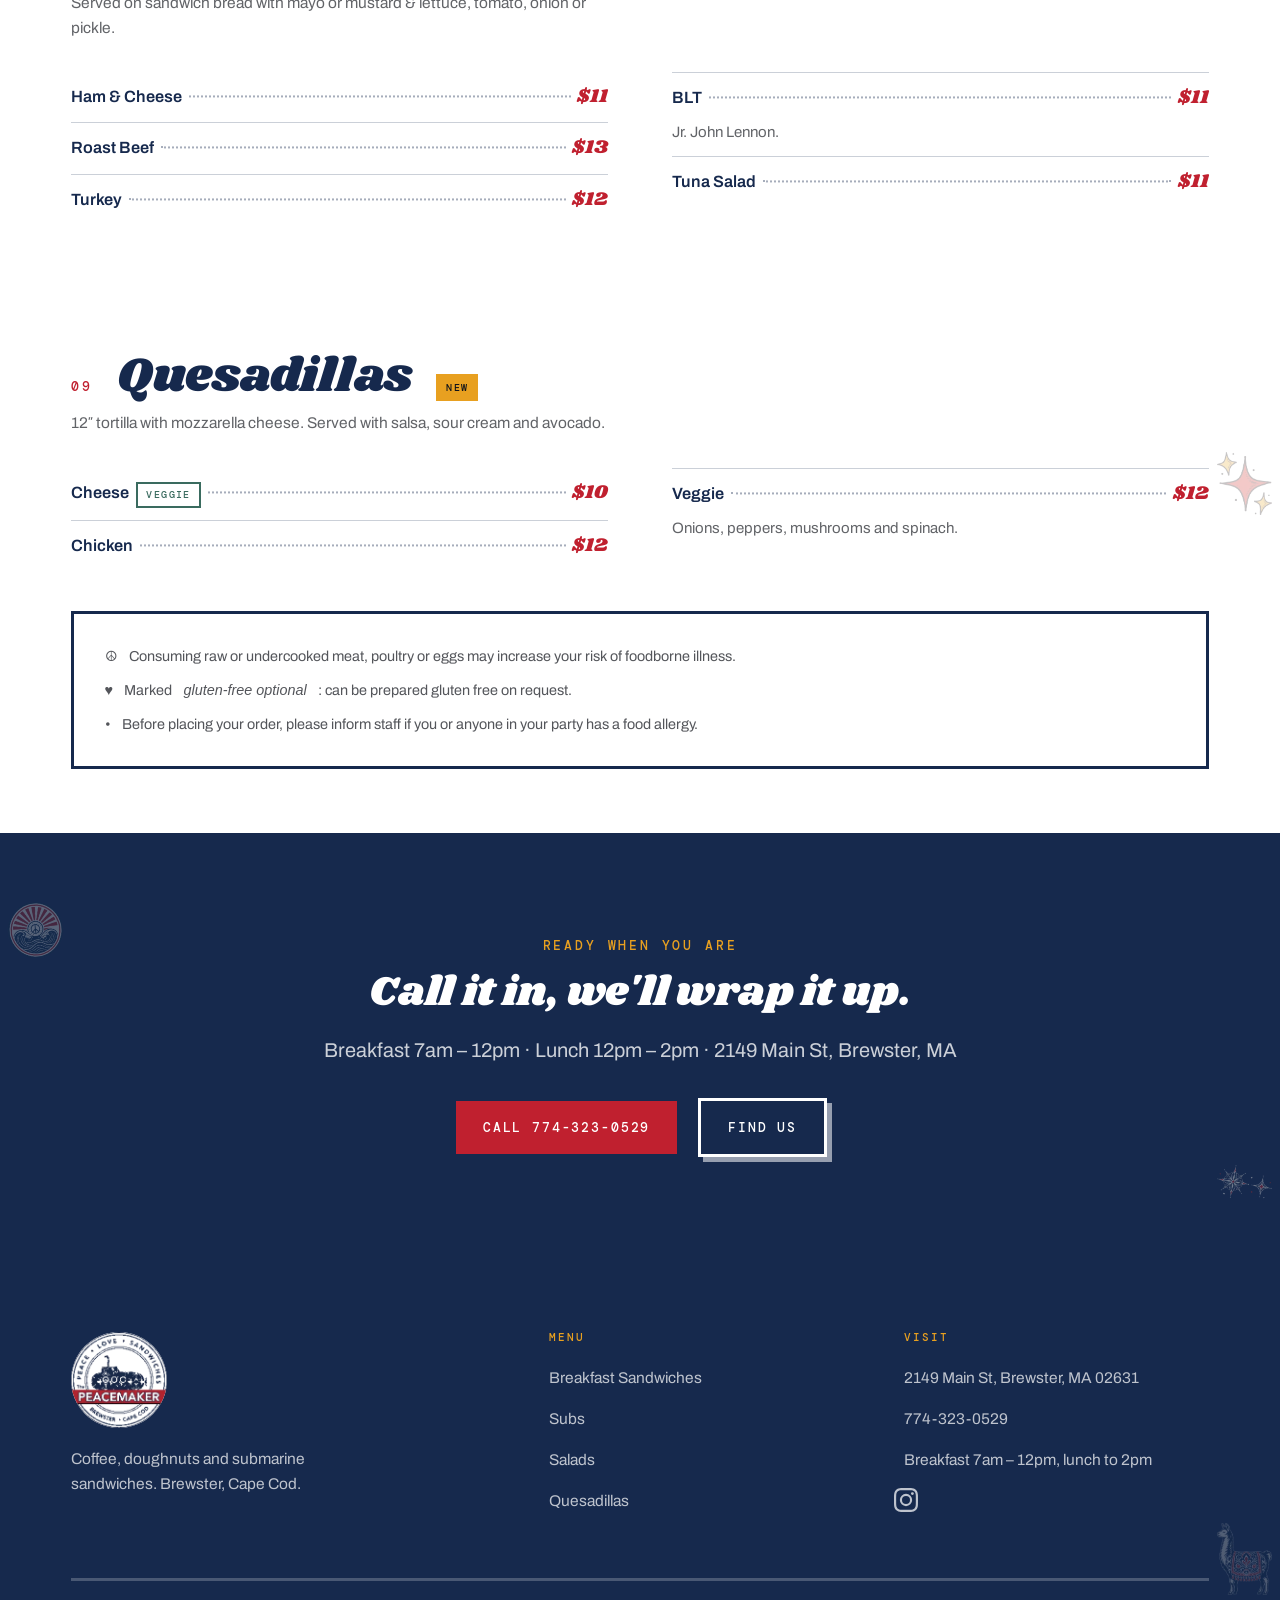
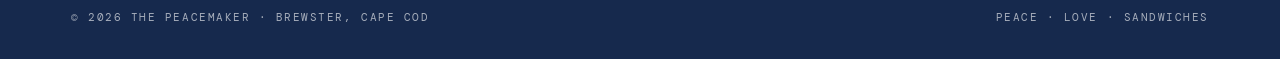
==== commit a3f7bb4b: "Spell out the gluten-free tag and restore it on both salads The GF abbreviation was not self-explana" ====
--- a/menu/index.html
+++ b/menu/index.html
@@ -726,7 +726,7 @@
 
       <div class="menu-legend">
         <span class="tag tag--veg">Veggie</span>
-        <span class="tag tag--gf">Gluten free available</span>
+        <span class="tag tag--gf">Gluten-free optional</span>
         <span class="tag tag--new">New</span>
       </div>
     </div>
@@ -1033,22 +1033,22 @@
 
       <div class="menu-cols">
         <div class="menu-row">
-          <span class="menu-row-name">Antipasto Salad <span class="tag tag--gf">GF</span></span>
+          <span class="menu-row-name">Antipasto Salad <span class="tag tag--gf">Gluten-free optional</span></span>
           <span class="menu-row-price">$13</span>
           <span class="menu-row-desc">Lettuce, tomato, onion, cucumbers, banana peppers, salami, capicola, ham &amp; provolone.</span>
         </div>
         <div class="menu-row">
-          <span class="menu-row-name">BLT Wedge Salad <span class="tag tag--gf">GF</span></span>
+          <span class="menu-row-name">BLT Wedge Salad <span class="tag tag--gf">Gluten-free optional</span></span>
           <span class="menu-row-price">$8</span>
           <span class="menu-row-desc">Iceberg, chopped bacon &amp; chopped tomato.</span>
         </div>
         <div class="menu-row">
-          <span class="menu-row-name">Garden Salad <span class="tag tag--veg">Veggie</span></span>
+          <span class="menu-row-name">Garden Salad <span class="tag tag--veg">Veggie</span> <span class="tag tag--gf">Gluten-free optional</span></span>
           <span class="menu-row-price">$7</span>
           <span class="menu-row-desc">Lettuce, tomato, onion, cucumbers &amp; carrots.</span>
         </div>
         <div class="menu-row">
-          <span class="menu-row-name">Firecracker Salad <span class="tag tag--veg">Veggie</span></span>
+          <span class="menu-row-name">Firecracker Salad <span class="tag tag--veg">Veggie</span> <span class="tag tag--gf">Gluten-free optional</span></span>
           <span class="menu-row-price">$8</span>
           <span class="menu-row-desc">Arugula, pico de gallo, cucumbers &amp; banana peppers.</span>
         </div>
@@ -1069,17 +1069,17 @@
 
       <div class="menu-cols">
         <div class="menu-row">
-          <span class="menu-row-name">Garden Salad Wrap <span class="tag tag--veg">Veggie</span> <span class="tag tag--gf">GF</span></span>
+          <span class="menu-row-name">Garden Salad Wrap <span class="tag tag--veg">Veggie</span> <span class="tag tag--gf">Gluten-free optional</span></span>
           <span class="menu-row-price">$12</span>
           <span class="menu-row-desc">Lettuce, tomato, onion, cucumber &amp; carrots with Italian vinaigrette.</span>
         </div>
         <div class="menu-row">
-          <span class="menu-row-name">Spinach Salad Wrap <span class="tag tag--veg">Veggie</span> <span class="tag tag--gf">GF</span></span>
+          <span class="menu-row-name">Spinach Salad Wrap <span class="tag tag--veg">Veggie</span> <span class="tag tag--gf">Gluten-free optional</span></span>
           <span class="menu-row-price">$12</span>
           <span class="menu-row-desc">Spinach, tomato, red onion, cucumber, mushrooms &amp; balsamic vinaigrette.</span>
         </div>
         <div class="menu-row">
-          <span class="menu-row-name">Chicken Caesar Wrap <span class="tag tag--gf">GF</span></span>
+          <span class="menu-row-name">Chicken Caesar Wrap <span class="tag tag--gf">Gluten-free optional</span></span>
           <span class="menu-row-price">$12</span>
         </div>
       </div>
@@ -1160,7 +1160,7 @@
 
       <div class="menu-note-box">
         <p><span aria-hidden="true">☮</span> Consuming raw or undercooked meat, poultry or eggs may increase your risk of foodborne illness.</p>
-        <p><span aria-hidden="true">♥</span> Can be prepared gluten free.</p>
+        <p><span aria-hidden="true">♥</span> Marked <em>gluten-free optional</em>: can be prepared gluten free on request.</p>
         <p><span aria-hidden="true">•</span> Before placing your order, please inform staff if you or anyone in your party has a food allergy.</p>
       </div>
     </div>
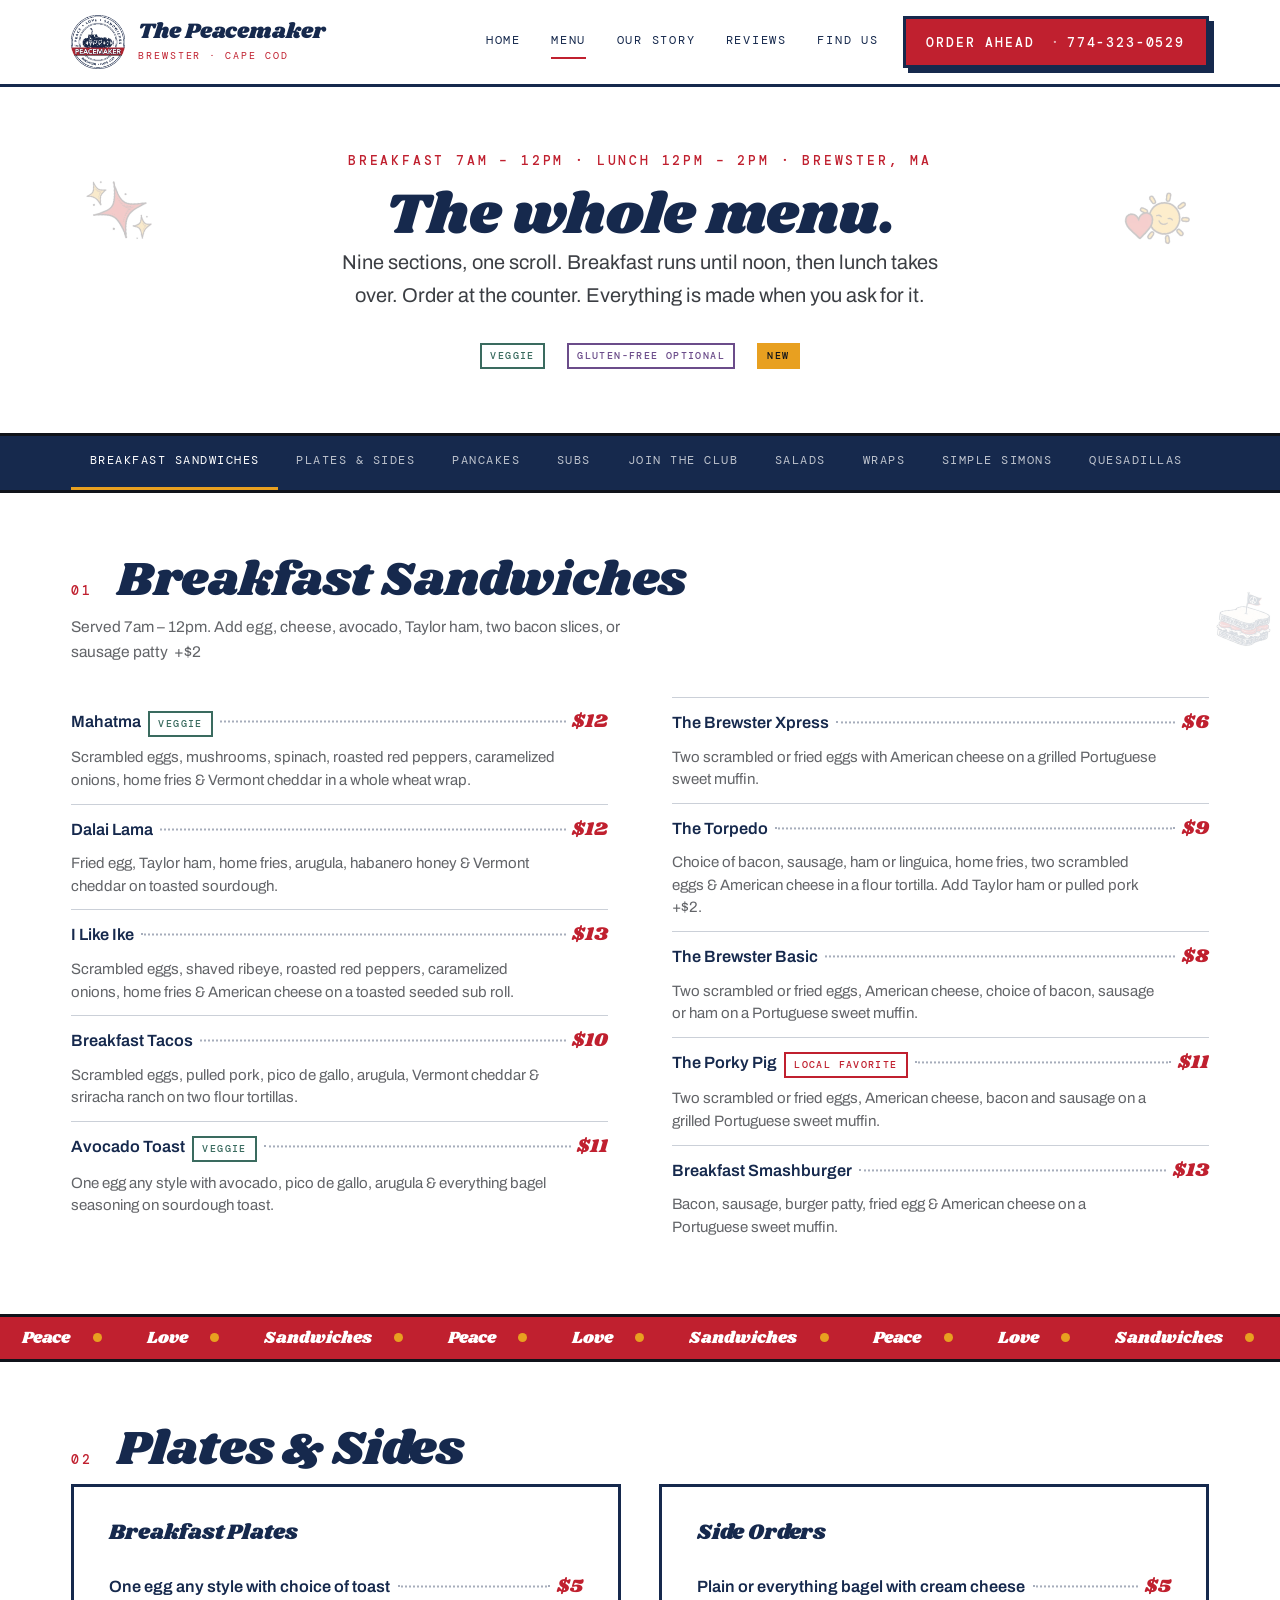
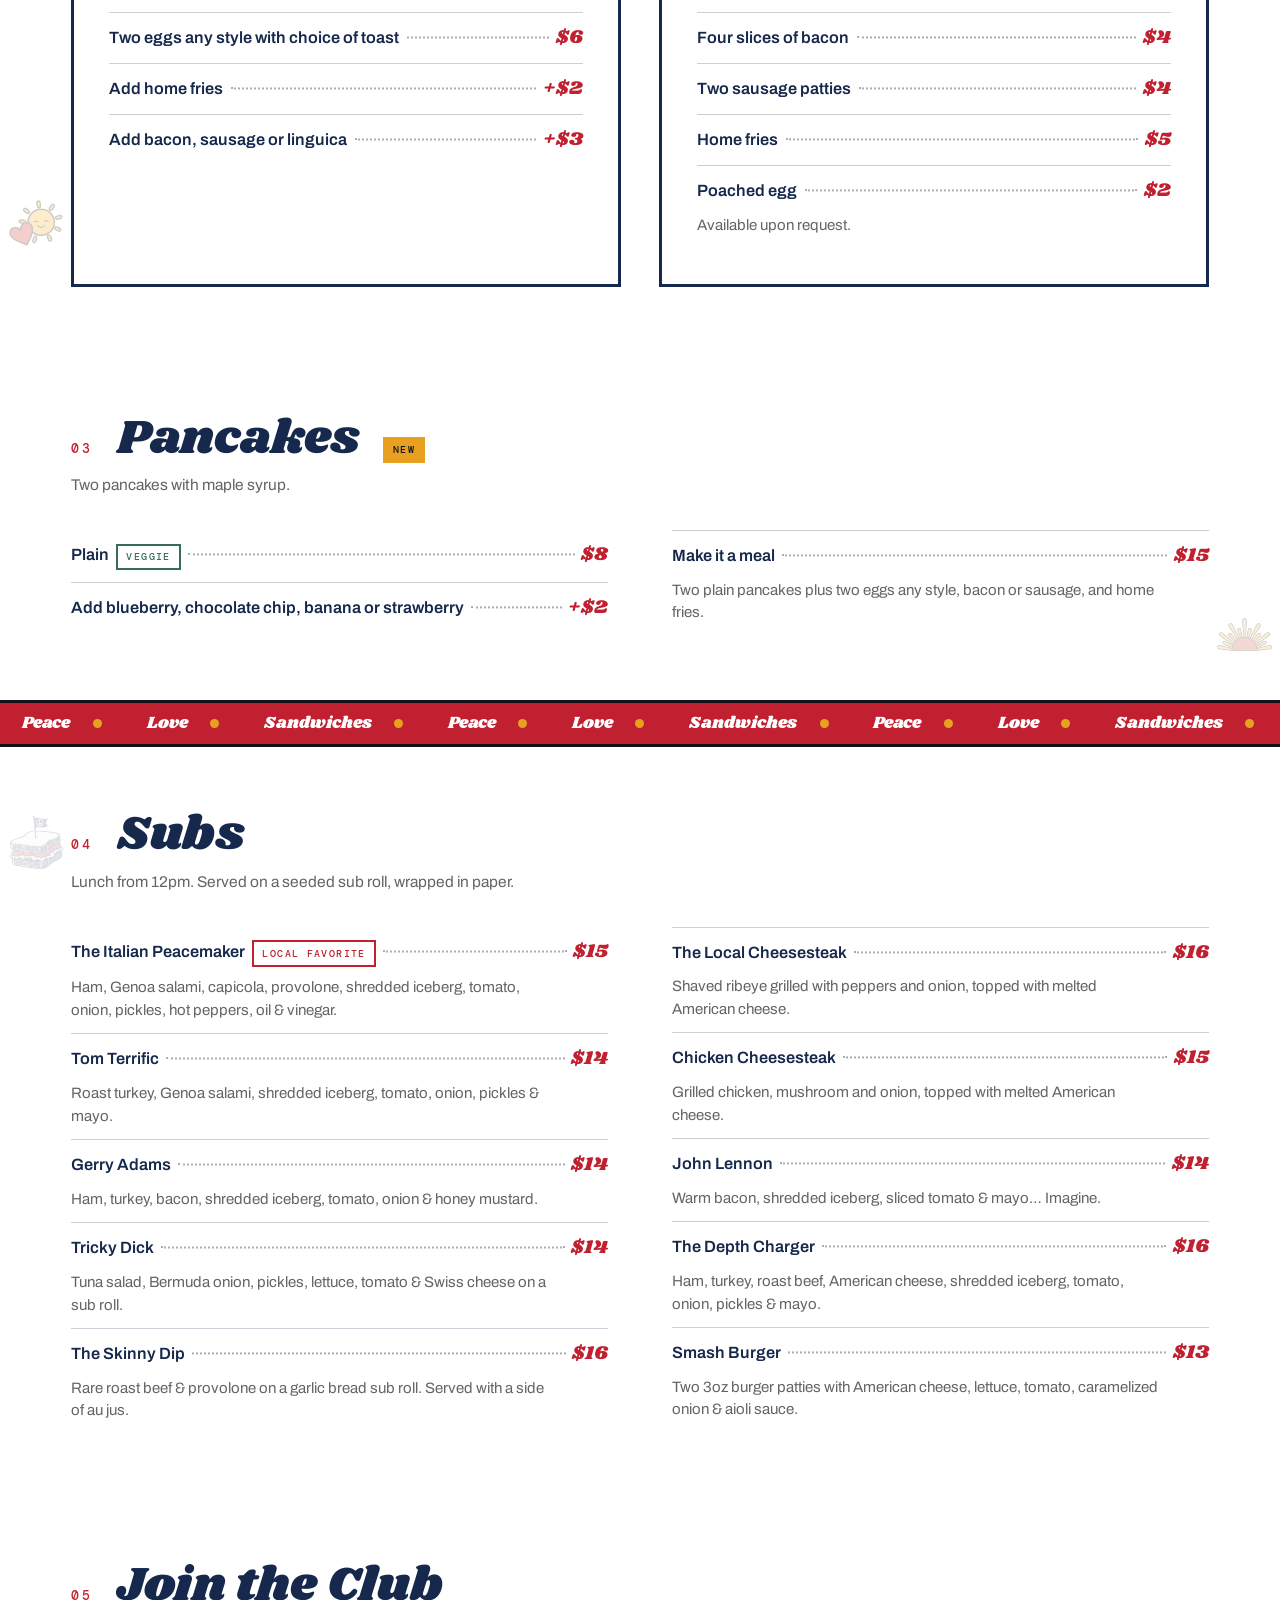
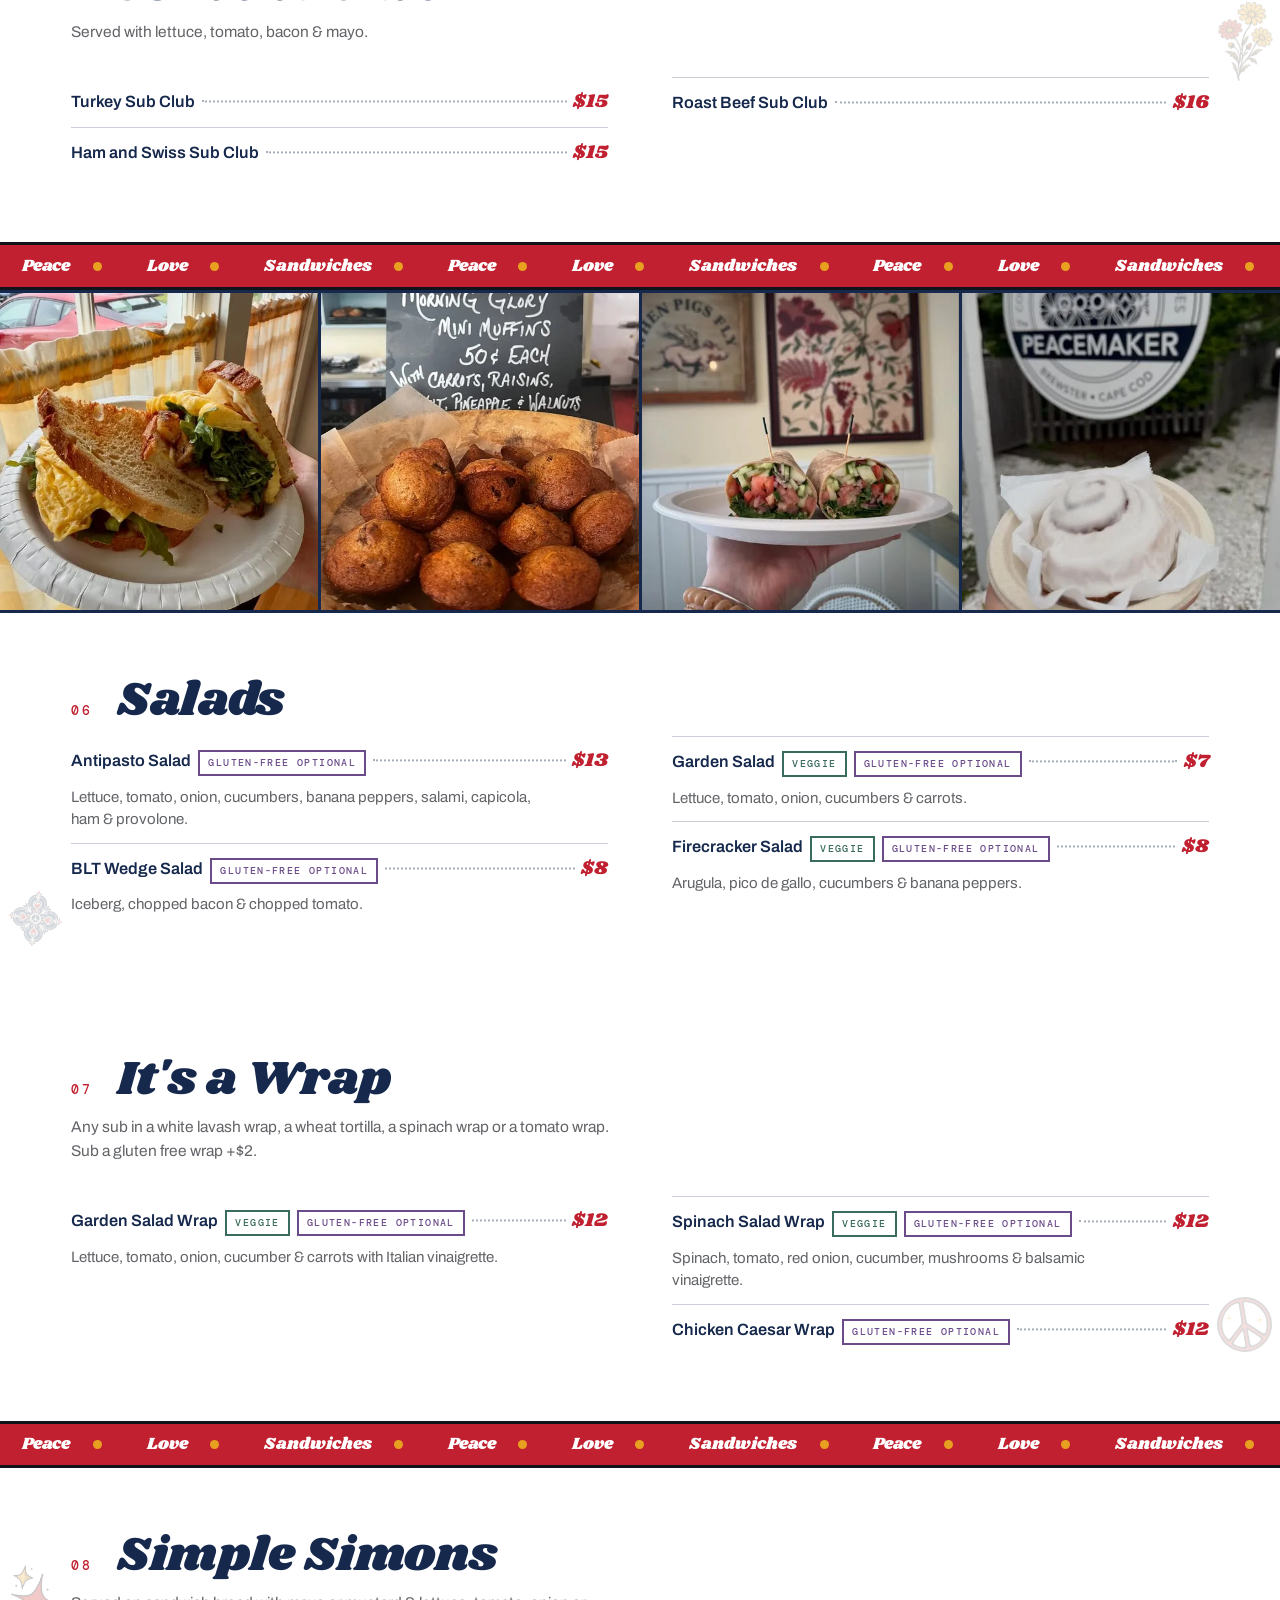
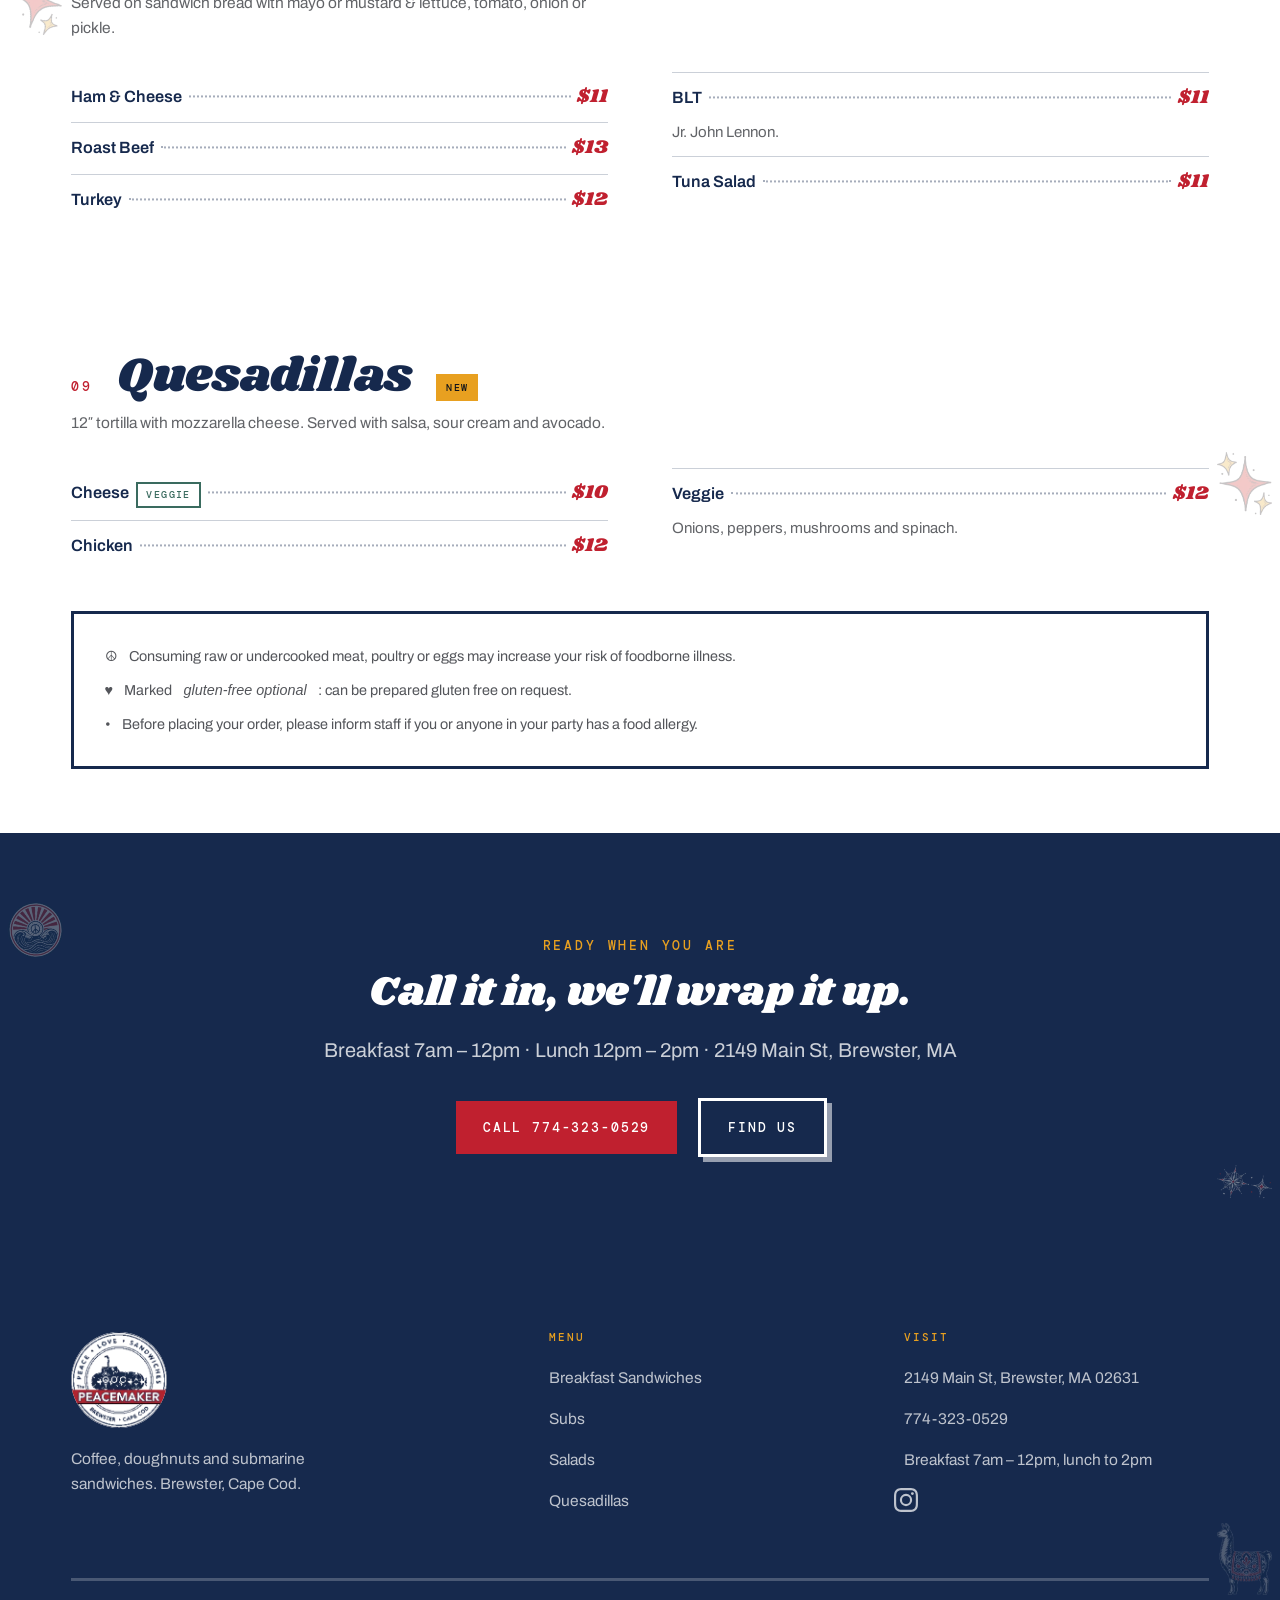
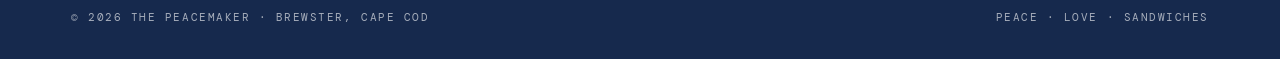
==== commit adaafe8c: "Decorate the five bare menu sections with the unused deco art Breakfast, Plates & Sides, Subs, Salad" ====
--- a/menu/index.html
+++ b/menu/index.html
@@ -747,7 +747,9 @@
   </nav>
 
   <!-- Breakfast Sandwiches -->
-  <section class="menu-section" id="breakfast">
+  <section class="menu-section deco-host" id="breakfast">
+    <span class="deco deco--edge deco--m-breakfast" aria-hidden="true"></span>
+
     <div class="wrap">
       <div class="menu-section-head">
         <p class="eyebrow" style="margin:0">01</p>
@@ -820,7 +822,9 @@
   </div>
 
   <!-- Plates & Sides -->
-  <section class="menu-section" id="plates">
+  <section class="menu-section deco-host" id="plates">
+    <span class="deco deco--edge deco--m-plates" aria-hidden="true"></span>
+
     <div class="wrap">
       <div class="menu-section-head">
         <p class="eyebrow" style="margin:0">02</p>
@@ -916,7 +920,9 @@
   </div>
 
   <!-- Subs -->
-  <section class="menu-section" id="subs">
+  <section class="menu-section deco-host" id="subs">
+    <span class="deco deco--edge deco--m-subs" aria-hidden="true"></span>
+
     <div class="wrap">
       <div class="menu-section-head">
         <p class="eyebrow" style="margin:0">04</p>
@@ -1024,7 +1030,9 @@
     <img src="../assets/img/cinnamon-roll.webp" alt="A frosted cinnamon roll held up in front of the Peacemaker window sign" loading="lazy" width="480" height="480">
   </div>
 
-  <section class="menu-section" id="salads">
+  <section class="menu-section deco-host" id="salads">
+    <span class="deco deco--edge deco--m-salads" aria-hidden="true"></span>
+
     <div class="wrap">
       <div class="menu-section-head">
         <p class="eyebrow" style="margin:0">06</p>
@@ -1096,7 +1104,9 @@
   </div>
 
   <!-- Simple Simons -->
-  <section class="menu-section" id="simons">
+  <section class="menu-section deco-host" id="simons">
+    <span class="deco deco--edge deco--m-simons" aria-hidden="true"></span>
+
     <div class="wrap">
       <div class="menu-section-head">
         <p class="eyebrow" style="margin:0">08</p>
--- a/assets/css/style.css
+++ b/assets/css/style.css
@@ -606,6 +606,23 @@
 .deco--m-wraps    { --dimg: var(--ic-peace);    right: 8px; bottom: 16%; --dw: clamp(54px, 5.5vw, 78px); --do: 0.16; --dr: -10deg; }
 .deco--m-quesa    { --dimg: var(--ic-sparkles); --dar: 175/200; right: 8px; top: 30%;    --dw: clamp(44px, 4.5vw, 62px); --do: 0.26; }
 
+/* Menu · the long list sections, which had no ornament at all.
+   The four rules above all pin right, so these pin LEFT. Read down the page at
+   desktop width the nine sections now zigzag right, left, right, left … — the
+   sides alternate on purpose, so add a new one to the opposite side of whatever
+   section precedes it. Vertical anchors are staggered too (top/bottom, and no
+   two neighbours at the same percentage) so the run never reads as a column of
+   evenly spaced marks.
+   These carry the two pieces of art the menu page was not using: the peace
+   sandwich goes on the two sandwich sections, and the peace flower on the
+   salads. Same clamps and opacities as their siblings — 0.16 on the widest
+   piece, since a wide mark at full strength competes with the price column. */
+.deco--m-breakfast { --dimg: var(--ic-sandwich); right: 8px; top: 12%;    --dw: clamp(54px, 5.5vw, 78px); --do: 0.16; --dr: 6deg; }
+.deco--m-plates    { --dimg: var(--ic-heart-sun); --dar: 200/158; left: 8px; bottom: 18%; --dw: clamp(48px, 5vw, 68px); --do: 0.24; --dr: -9deg; }
+.deco--m-subs      { --dimg: var(--ic-sandwich); left: 8px;  top: 9%;     --dw: clamp(52px, 5.5vw, 76px); --do: 0.16; --dr: -7deg; }
+.deco--m-salads    { --dimg: var(--ic-flower);   --dar: 194/200; left: 8px; bottom: 12%; --dw: clamp(50px, 5vw, 72px); --do: 0.18; --dr: 8deg; }
+.deco--m-simons    { --dimg: var(--ic-sparkles); --dar: 175/200; left: 8px; top: 24%;    --dw: clamp(44px, 4.5vw, 62px); --do: 0.26; --dr: 14deg; }
+
 /* An ornament that sits in the flow instead of a margin, for filling the gap
    left beside a short button. Dropped on narrow screens, where the button takes
    the full row and there is no gap to fill. */
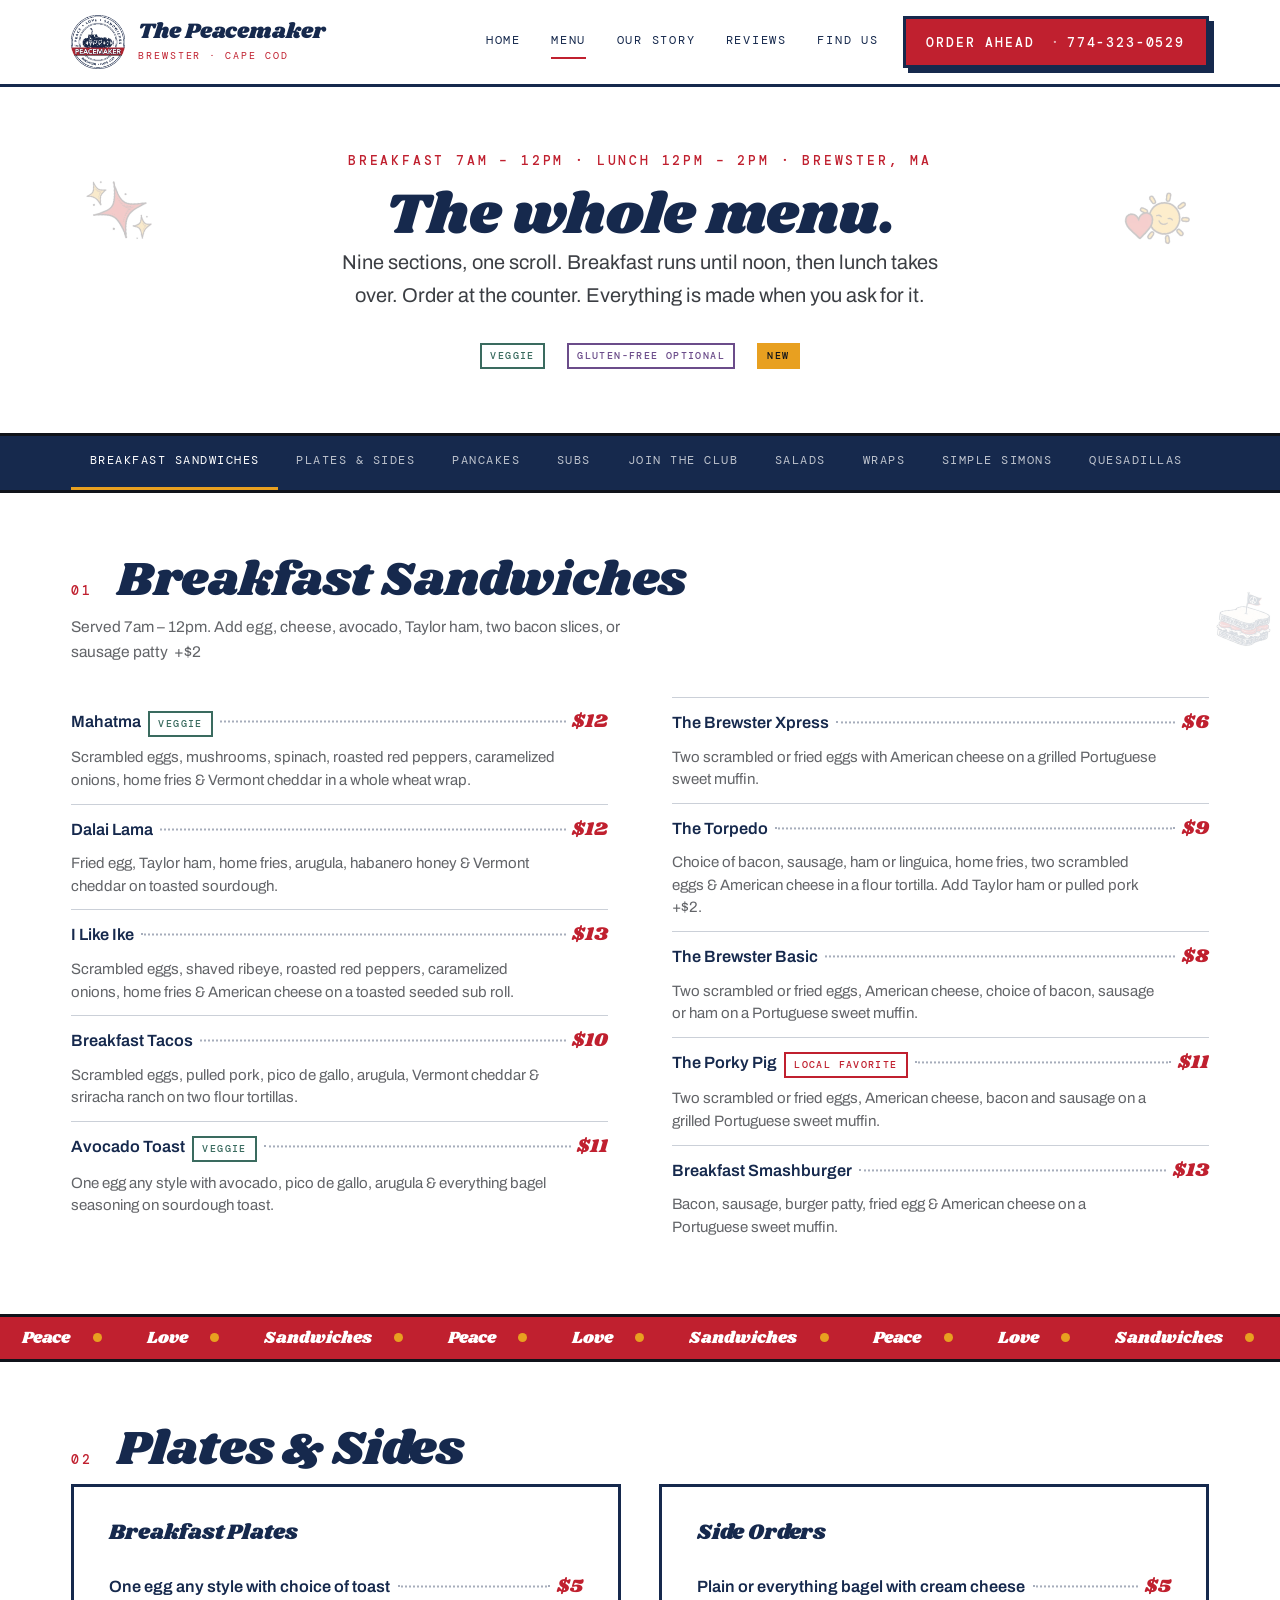
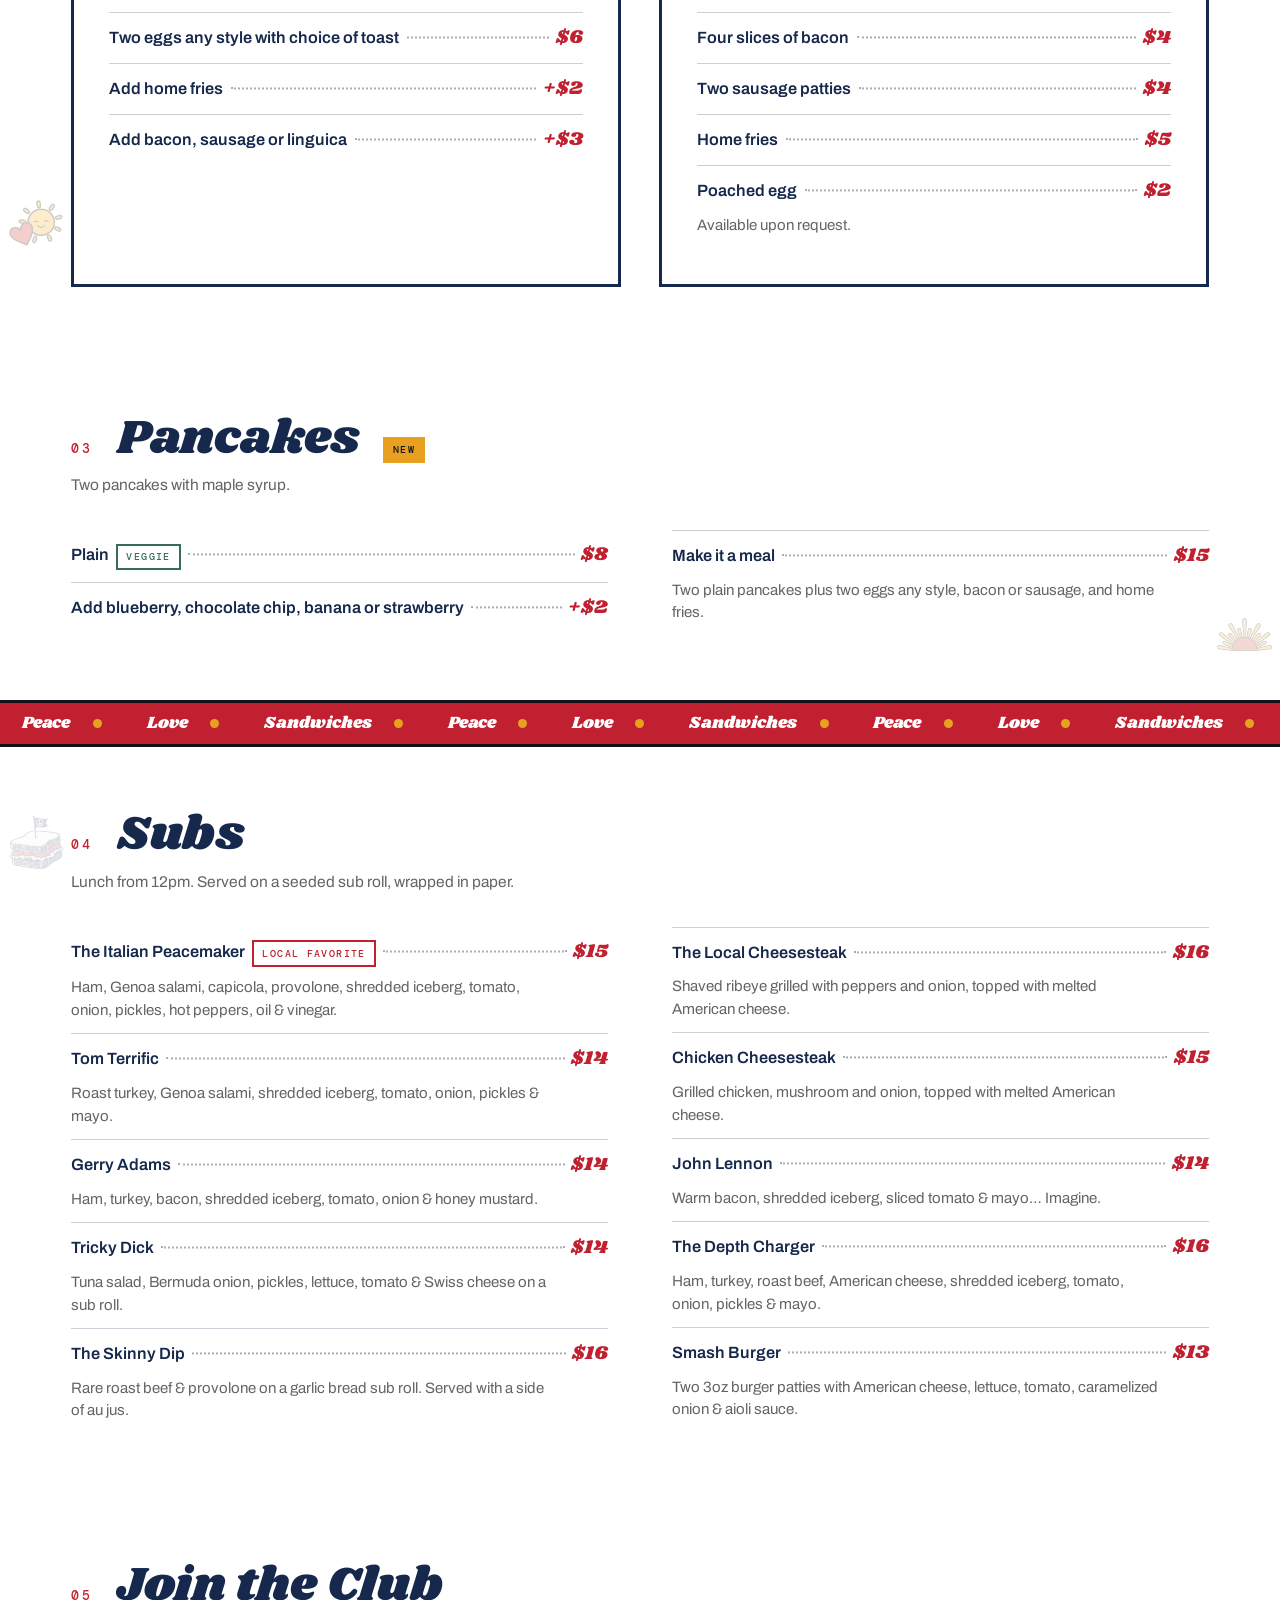
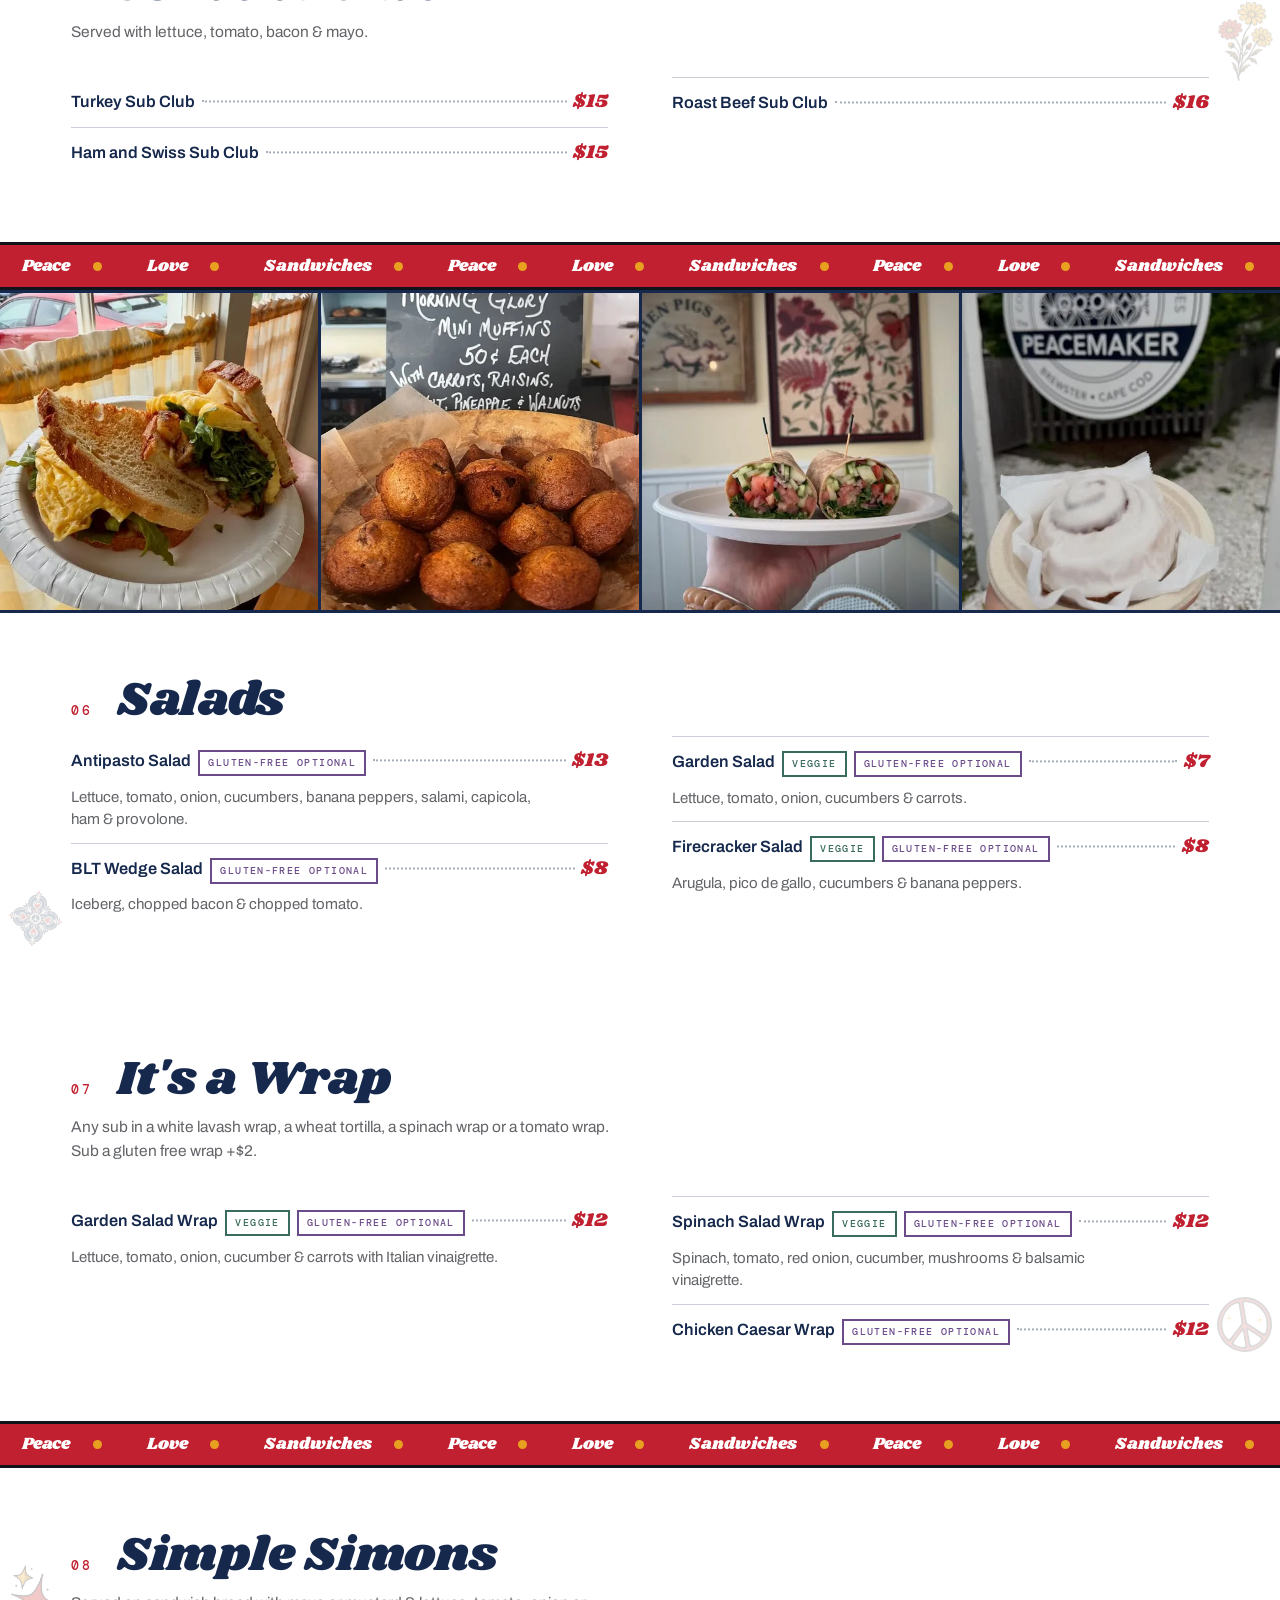
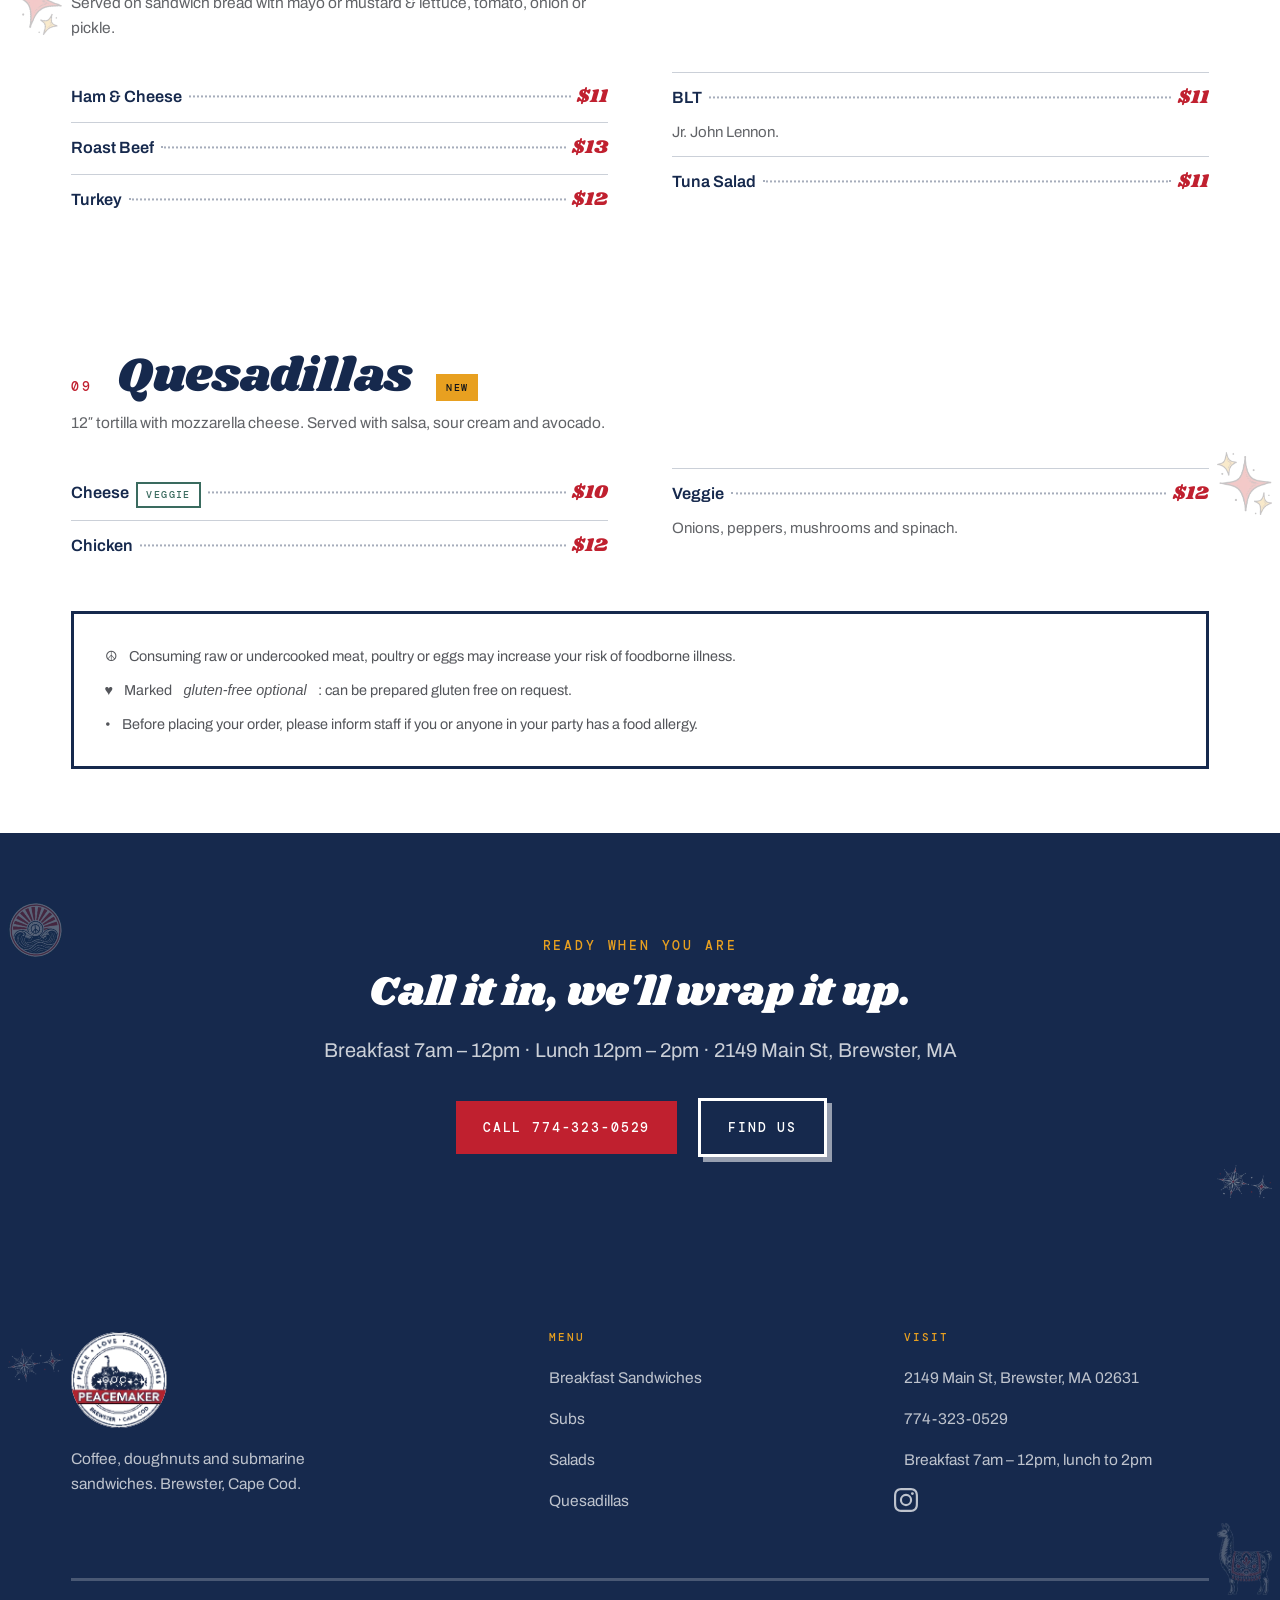
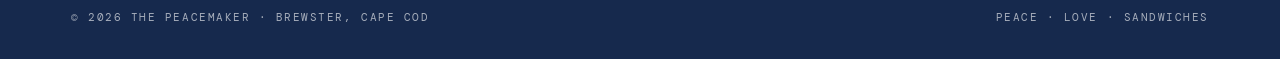
==== commit 98747c27: "Fill the last two bare patches of ornament on the home page The Instagram band was the only band on " ====
--- a/menu/index.html
+++ b/menu/index.html
@@ -1194,6 +1194,7 @@
 </main>
 
 <footer class="site-footer deco-host">
+  <span class="deco deco--edge deco--foot-spark" aria-hidden="true"></span>
   <span class="deco deco--edge deco--foot-llama" aria-hidden="true"></span>
 
   <div class="wrap">
--- a/assets/css/style.css
+++ b/assets/css/style.css
@@ -575,6 +575,16 @@
 .deco--why-spark { --dimg: var(--ic-sparkles); --dar: 175/200; right: 8px; top: 31%; --dw: clamp(44px, 4.5vw, 62px); --do: 0.26; --dr: 8deg; }
 .deco--why-head  { --dimg: var(--ic-sandwich); right: 7%; top: 9%;    --dw: clamp(52px, 5.5vw, 78px); --do: 0.18; --dr: 6deg; }
 
+/* Home · Instagram band — the one band on the page that carried no ornament.
+   ONLY the top 40% is usable here: the photo belt below the heading is
+   full-bleed, so anything anchored lower than that lands on the tiles instead
+   of in a margin. Both pieces are pinned into the heading row and kept short
+   enough to finish well above it — at 1425px the band is 543px and the belt
+   starts at 217px, so these end around 112px and 137px. If the heading ever
+   gains a line, re-check that clearance before nudging these down. */
+.deco--ig-l { --dimg: var(--ic-cape-sun); --dar: 198/200; left: 8px;  top: 7%;  --dw: clamp(50px, 5vw, 74px);   --do: 0.18; --dr: -7deg; }
+.deco--ig-r { --dimg: var(--ic-flower);   --dar: 194/200; right: 8px; top: 13%; --dw: clamp(46px, 4.5vw, 66px); --do: 0.18; --dr: 9deg; }
+
 /* Home · our story */
 .deco--story-flowers { --dimg: var(--ic-flowers);   --dar: 137/200; right: 8px; bottom: 6%; --dw: clamp(50px, 5vw, 74px);   --do: 0.2;  --dr: 6deg; }
 .deco--story-heart   { --dimg: var(--ic-heart-sun); --dar: 200/158; left: 8px;  top: 9%;    --dw: clamp(46px, 4.5vw, 66px); --do: 0.24; --dr: -8deg; }
@@ -593,8 +603,11 @@
 .deco--navy-sun   { --dimg: var(--ic-cape-sun);   --dar: 198/200; left: 8px;  top: 16%;    --dw: clamp(54px, 5.5vw, 78px); --do: 0.3; --dr: -6deg; }
 .deco--navy-spark { --dimg: var(--ic-spark-navy); --dar: 200/120; right: 8px; bottom: 14%; --dw: clamp(50px, 5vw, 72px);   --do: 0.4; --dr: 10deg; }
 
-/* Footer, both pages */
-.deco--foot-llama { --dimg: var(--ic-llama); --dar: 153/200; right: 8px; bottom: 16%; --dw: clamp(46px, 4.5vw, 66px); --do: 0.26; }
+/* Footer, both pages. The llama had the right strip to itself and the left sat
+   empty; the spark balances it. Opacity runs high, as on every navy band — only
+   the cream and marigold in the art carry against that background. */
+.deco--foot-llama { --dimg: var(--ic-llama);      --dar: 153/200; right: 8px; bottom: 16%; --dw: clamp(46px, 4.5vw, 66px); --do: 0.26; }
+.deco--foot-spark { --dimg: var(--ic-spark-navy); --dar: 200/120; left: 8px;  top: 22%;    --dw: clamp(48px, 5vw, 70px);   --do: 0.3; --dr: -8deg; }
 
 /* Menu · hero */
 .deco--mh-l { --dimg: var(--ic-sparkles);  --dar: 175/200; left: 7%;  top: 26%; --dw: clamp(44px, 4.5vw, 62px); --do: 0.26; --dr: -12deg; }
